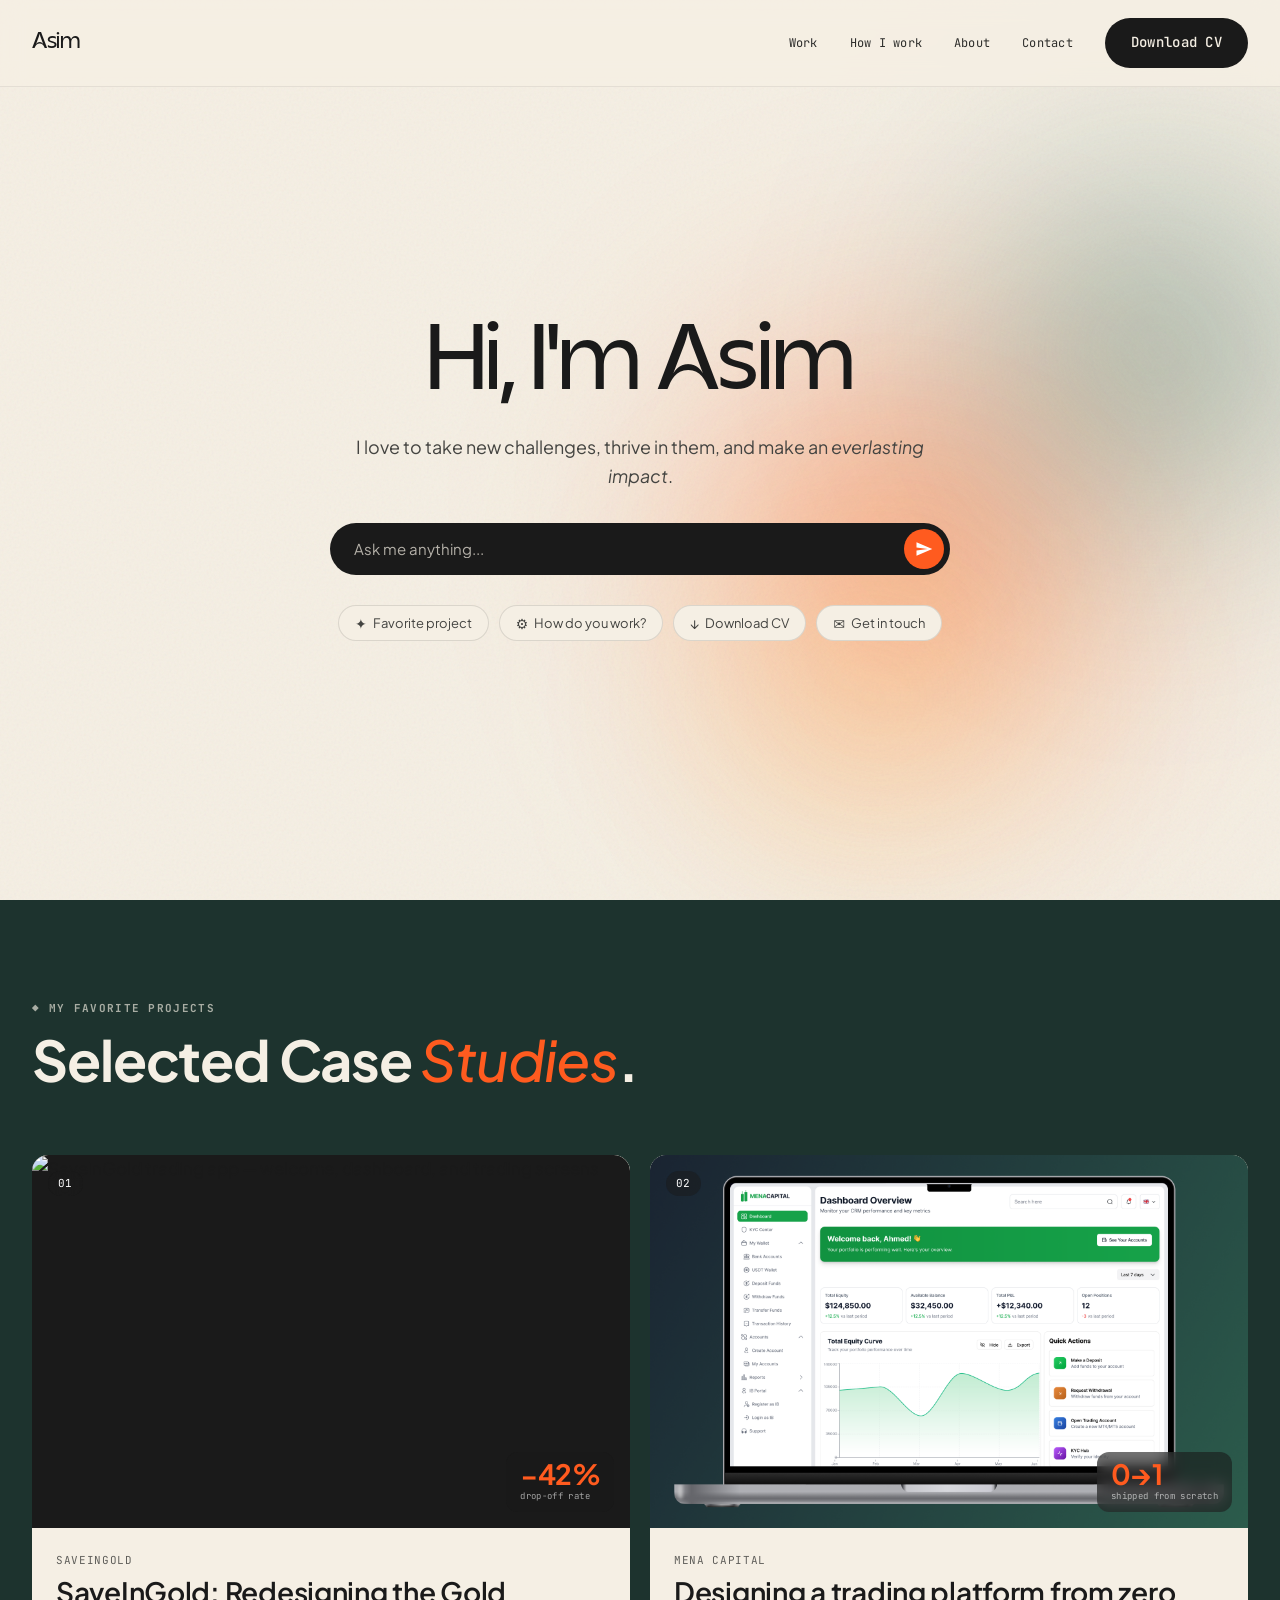
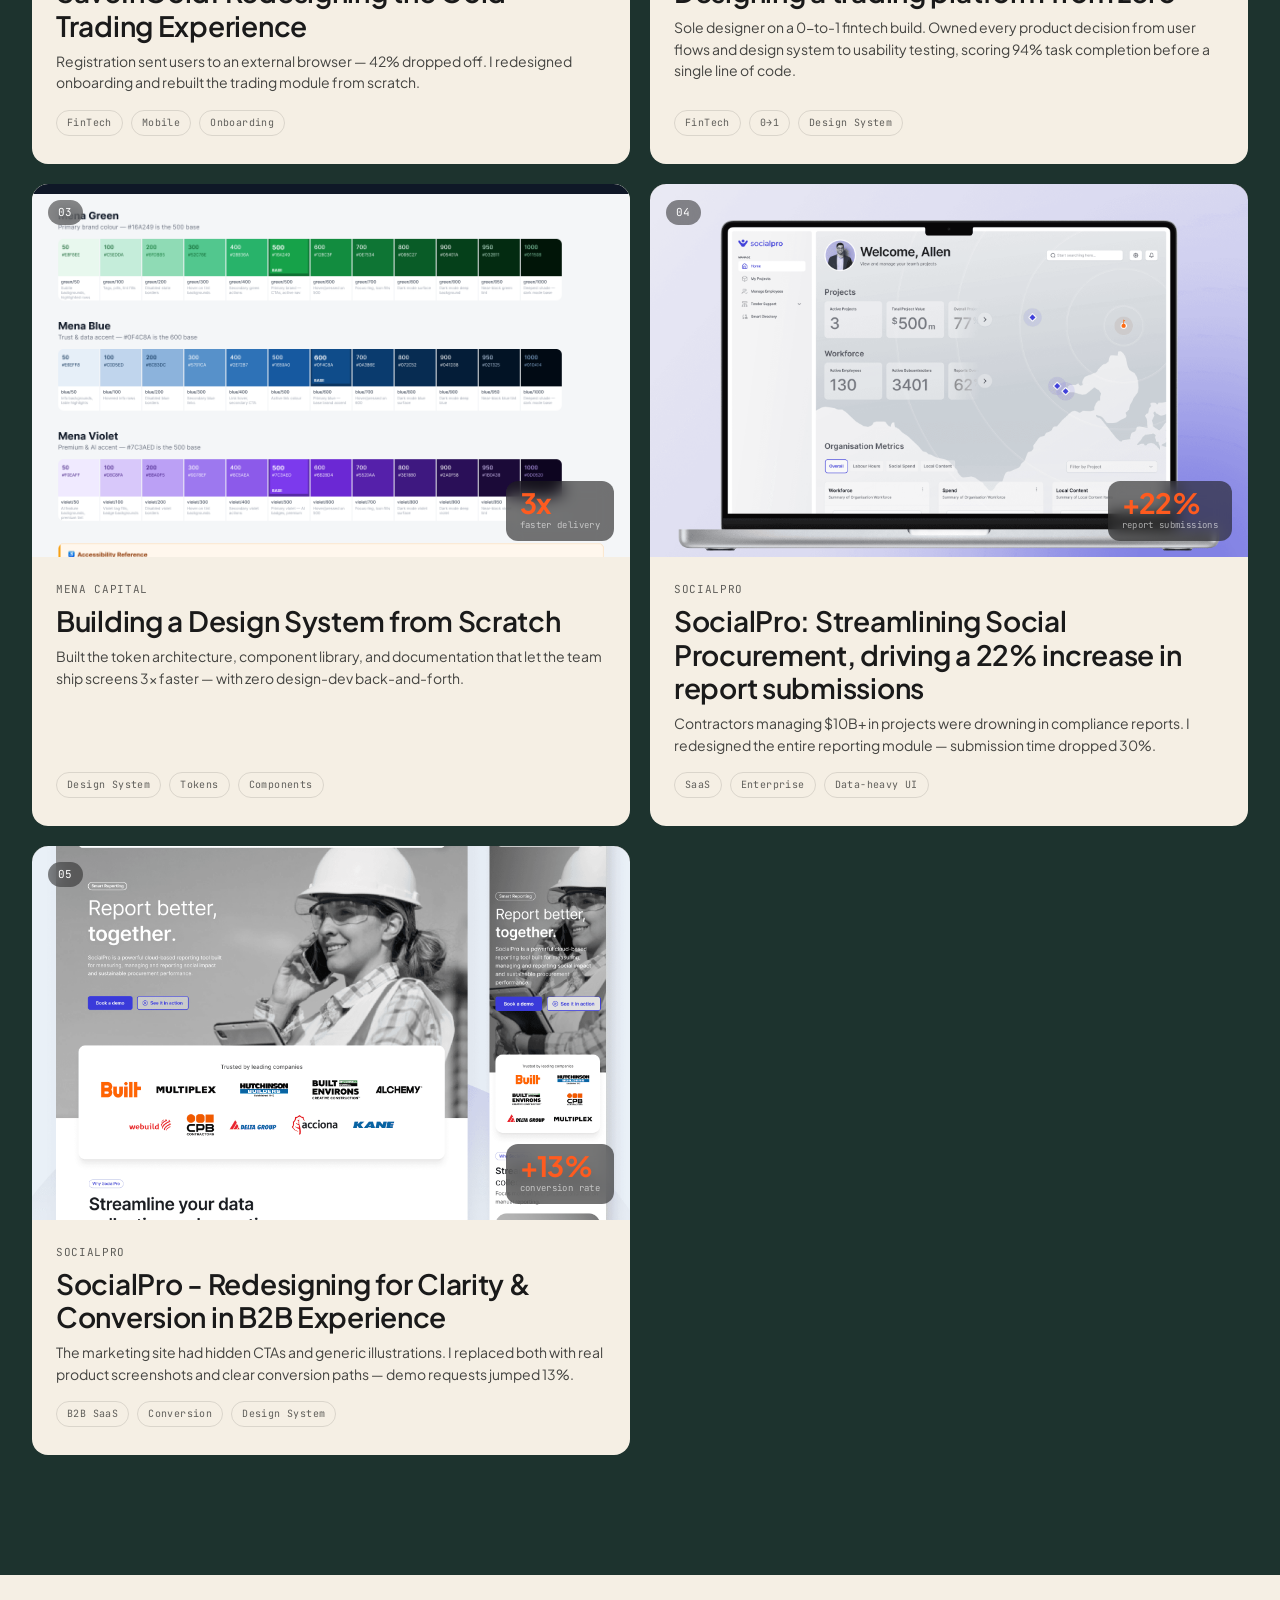
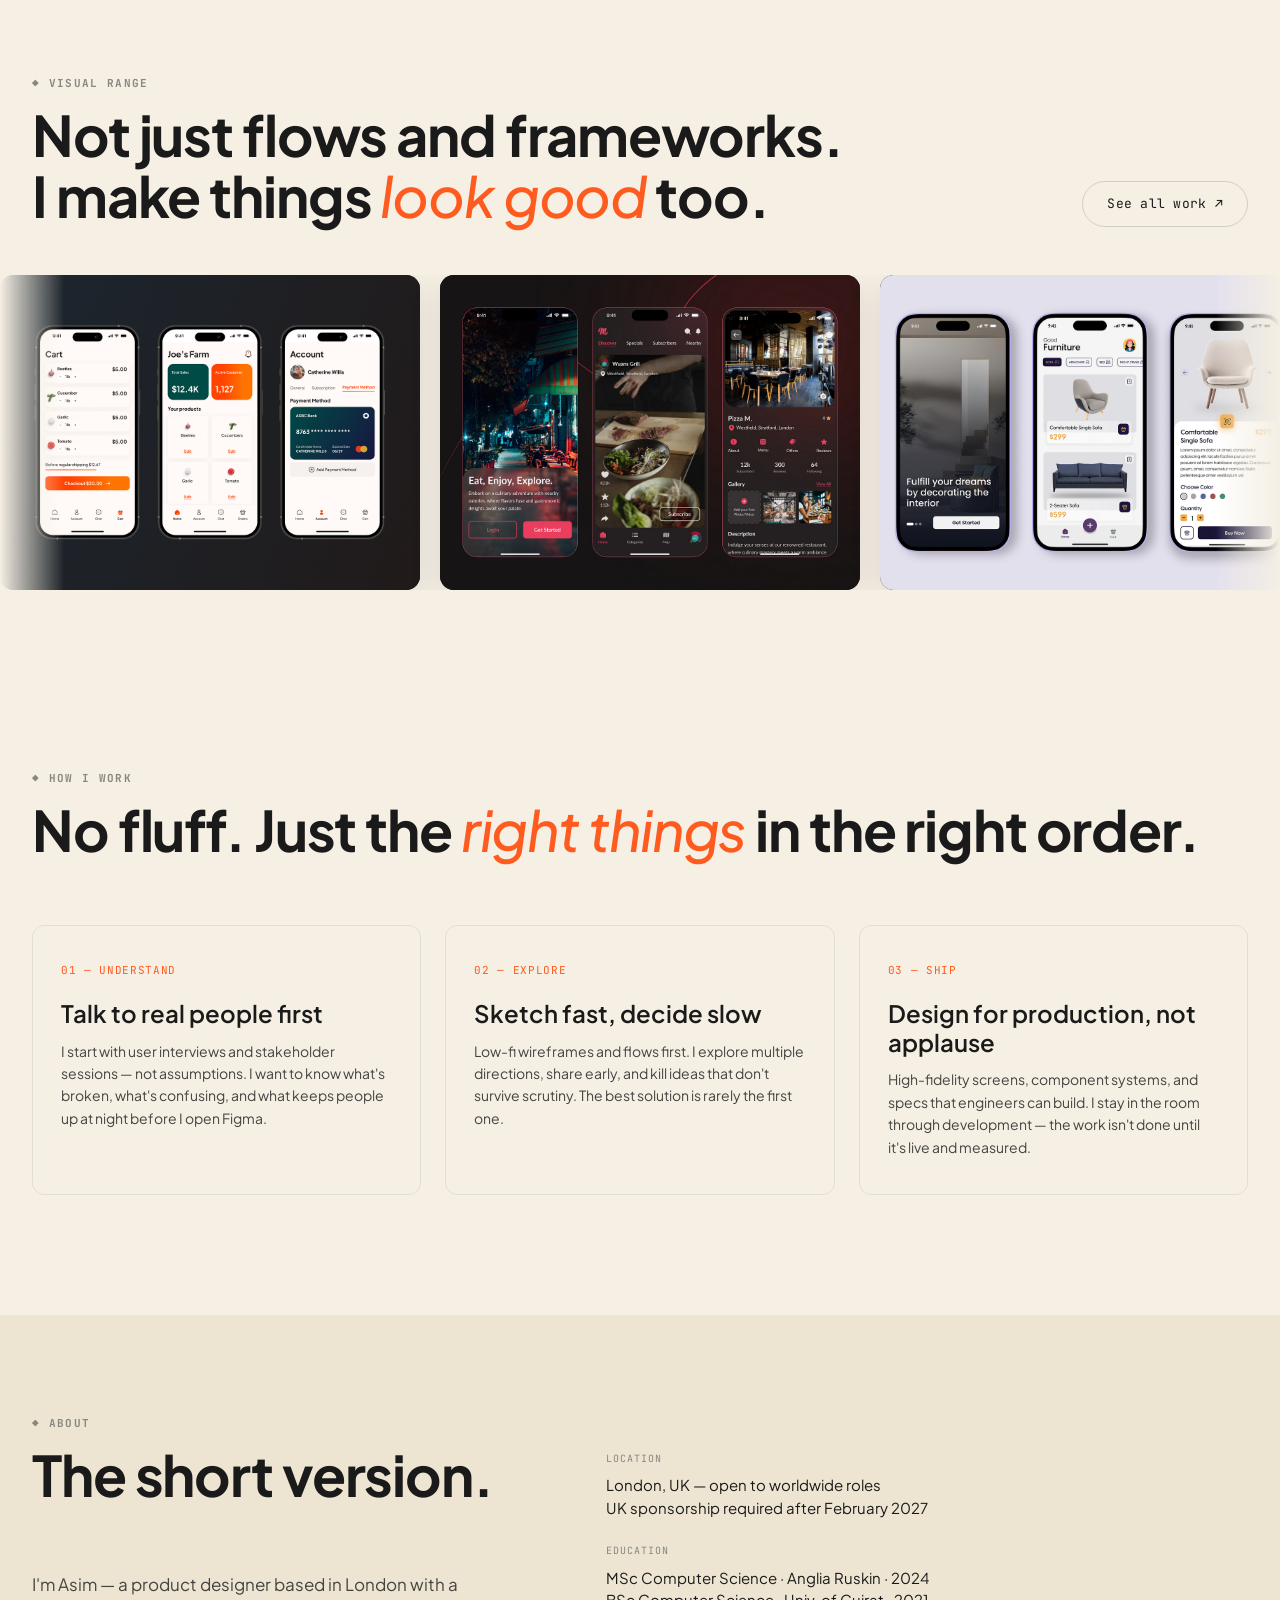
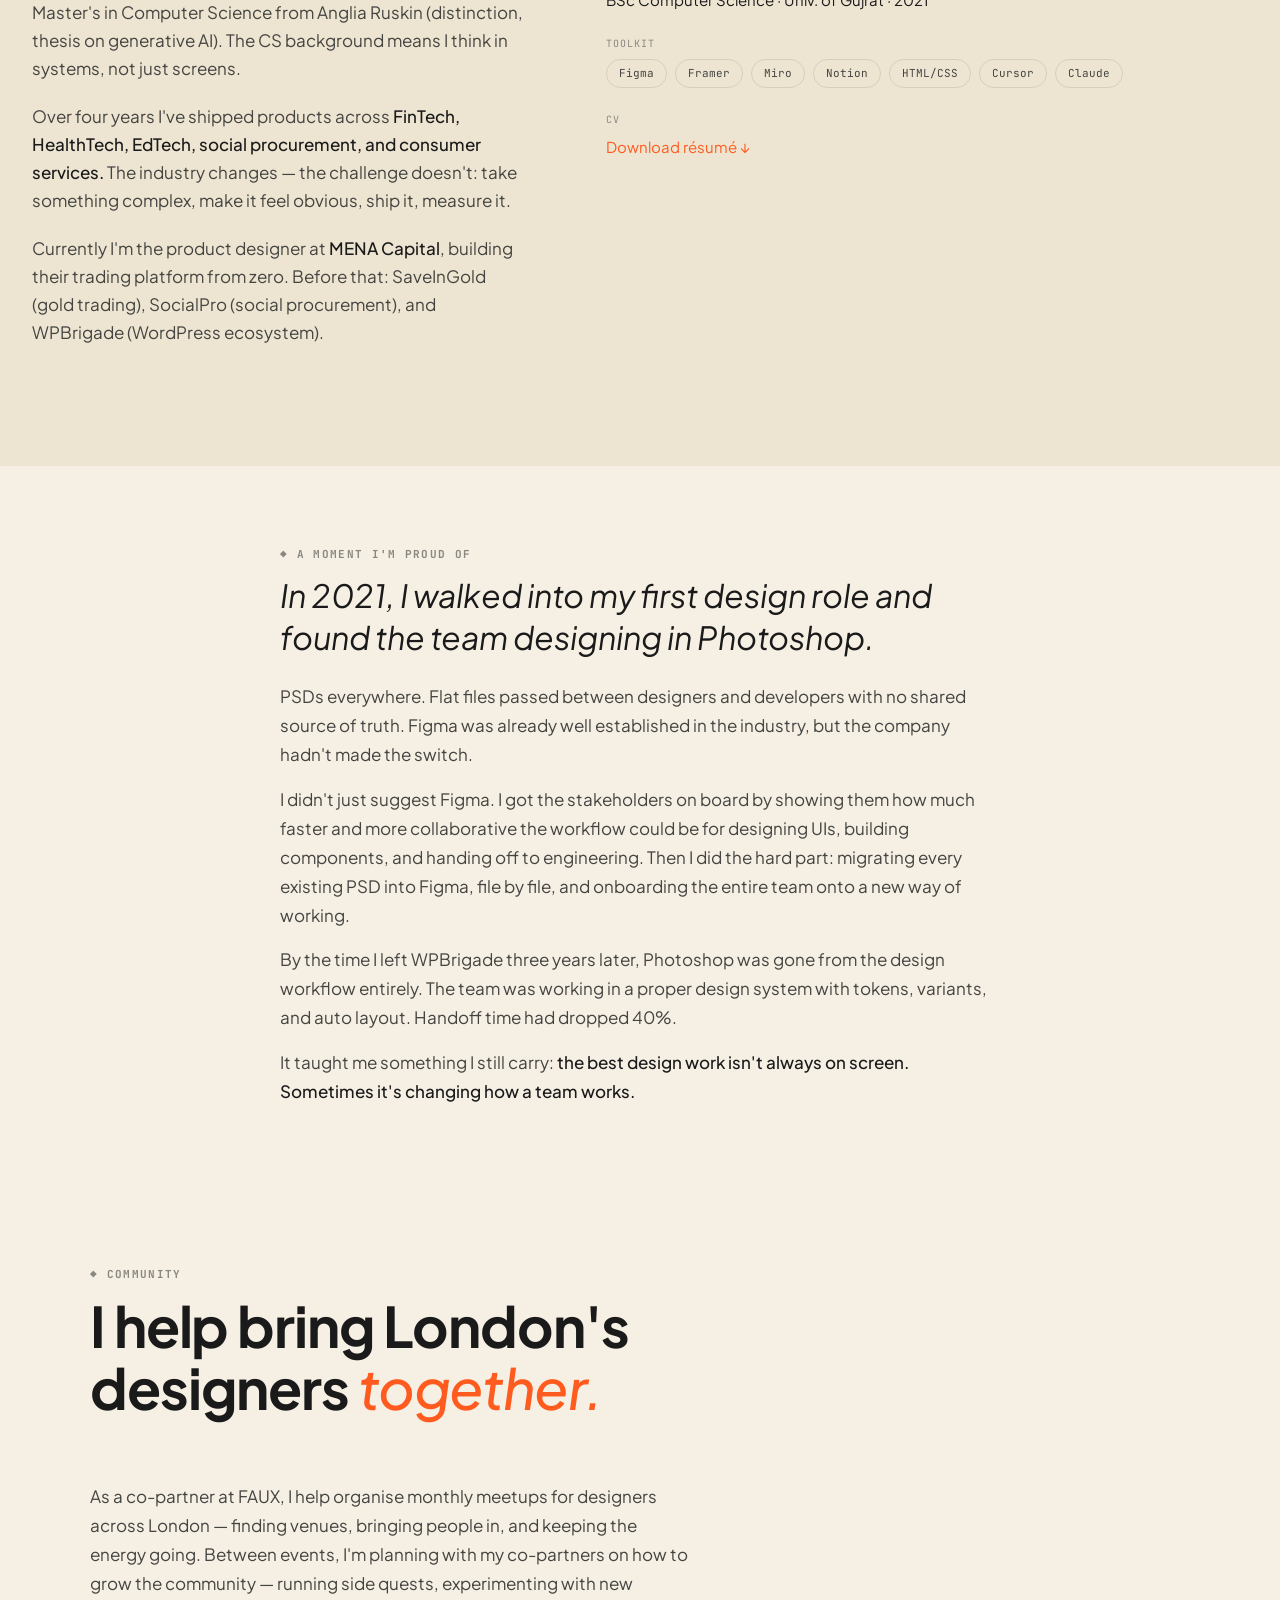
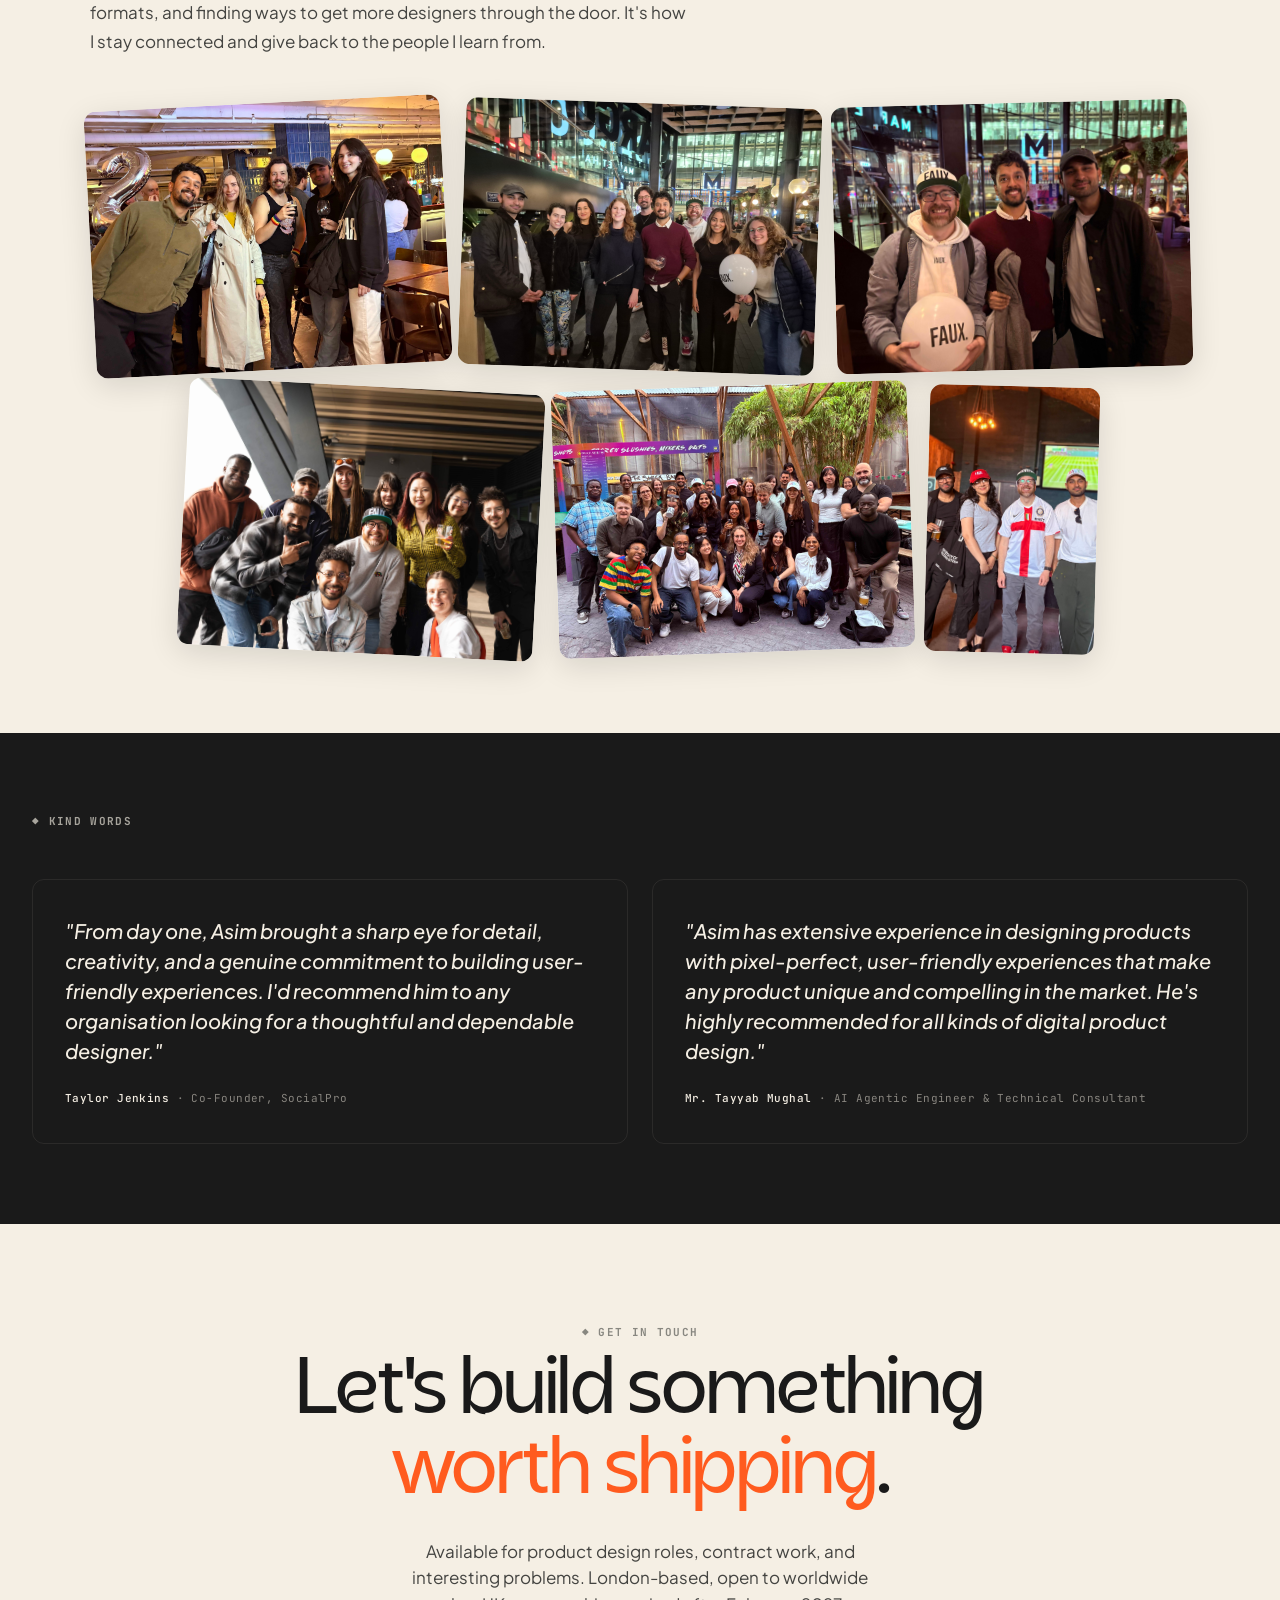
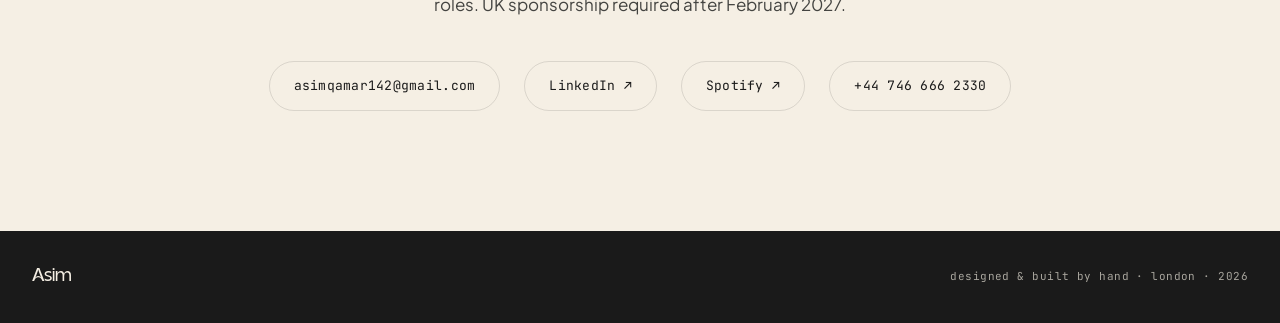
==== index.html @ 06280742 "Remove robot and custom cursor Co-Authored-By: Claude Opus 5.5 <noreply@anthropic.com>" ====
<!DOCTYPE html>
<html lang="en">
<head>
<!-- Google tag (gtag.js) -->
<script async src="https://www.googletagmanager.com/gtag/js?id=G-JJ8R116C7H"></script>
<script>
  window.dataLayer = window.dataLayer || [];
  function gtag(){dataLayer.push(arguments);}
  gtag("js", new Date());
  gtag("config", "G-JJ8R116C7H");
</script>
<meta charset="UTF-8">
<meta name="viewport" content="width=device-width, initial-scale=1.0">
<title>Asim — Product Designer</title>
<meta name="description" content="Product designer with 4+ years of experience designing fintech platforms, B2B dashboards, and consumer apps.">
<meta property="og:title" content="Asim — Product Designer">
<meta property="og:description" content="Product designer with 4+ years of experience designing fintech platforms, B2B dashboards, and consumer apps.">
<meta property="og:type" content="website">
<meta property="og:url" content="https://masim.design">
<meta property="og:image" content="https://masim.design/images/og-image.png">
<meta name="twitter:card" content="summary_large_image">
<meta name="twitter:title" content="Asim — Product Designer">
<meta name="twitter:description" content="Product designer with 4+ years of experience designing fintech platforms, B2B dashboards, and consumer apps.">
<link rel="icon" type="image/png" href="images/favicon.png">
<link rel="preconnect" href="https://fonts.googleapis.com">
<link rel="preconnect" href="https://fonts.gstatic.com" crossorigin>
<link href="https://fonts.googleapis.com/css2?family=Plus+Jakarta+Sans:ital,wght@0,400;0,500;0,600;0,700;1,400;1,500&family=JetBrains+Mono:wght@400;500&family=VT323&display=swap" rel="stylesheet">
<style>
  @font-face {
    font-family: 'Acorn';
    src: url('fonts/acorn-7.woff') format('woff');
    font-weight: 700;
    font-style: normal;
    font-display: swap;
  }

  :root {
    --paper: #F5EFE4;
    --paper-2: #EDE5D2;
    --sand: #E8DFCB;
    --ink: #1A1A1A;
    --ink-2: #2C2C2A;
    --ink-3: #444441;
    --muted: #5F5E5A;
    --hint: #888780;
    --signal: #FF5B1F;
    --signal-deep: #C2421A;
    --deep: #2D5F4F;
    --hero: 'Acorn', 'Georgia', serif;
    --serif: 'Plus Jakarta Sans', -apple-system, system-ui, sans-serif;
    --sans: 'Plus Jakarta Sans', -apple-system, system-ui, sans-serif;
    --mono: 'JetBrains Mono', 'SF Mono', Consolas, monospace;
    --pixel: 'VT323', monospace;
  }

  * { box-sizing: border-box; margin: 0; padding: 0; }
  html { scroll-behavior: smooth; }
  body {
    background: var(--paper);
    color: var(--ink);
    font-family: var(--sans);
    font-size: 17px;
    line-height: 1.55;
    -webkit-font-smoothing: antialiased;
    overflow-x: hidden;
    position: relative;
    min-height: 100vh;
  }
  a { color: inherit; text-decoration: none; }
  button { cursor: pointer; font-family: inherit; }
  ::selection { background: var(--signal); color: #fff; }

  /* GRAIN */
  body::before {
    content: '';
    position: fixed;
    inset: 0;
    pointer-events: none;
    z-index: 1;
    opacity: 0.06;
    mix-blend-mode: multiply;
    background-image: url("data:image/svg+xml,%3Csvg viewBox='0 0 400 400' xmlns='http://www.w3.org/2000/svg'%3E%3Cfilter id='n'%3E%3CfeTurbulence type='fractalNoise' baseFrequency='0.9' numOctaves='3' stitchTiles='stitch'/%3E%3C/filter%3E%3Crect width='100%25' height='100%25' filter='url(%23n)'/%3E%3C/svg%3E");
  }

  /* GRADIENT BLOBS */
  .gradient-canvas {
    position: absolute;
    top: 0;
    right: -10%;
    width: 75%;
    height: 110vh;
    pointer-events: none;
    z-index: 0;
    overflow: hidden;
    filter: blur(0.5px);
  }
  .blob {
    position: absolute;
    border-radius: 50%;
    filter: blur(90px);
    will-change: transform;
    opacity: 0;
    animation-fill-mode: forwards;
  }
  .blob-1 {
    width: 700px; height: 700px;
    background: radial-gradient(circle at 50% 50%, rgba(255, 91, 31, 0.6) 0%, rgba(255, 91, 31, 0.15) 40%, transparent 70%);
    top: 20%; right: 15%;
    animation: floatBlob1 18s ease-in-out infinite, blobIn 1.5s ease 0.3s forwards;
  }
  .blob-2 {
    width: 600px; height: 600px;
    background: radial-gradient(circle at 50% 50%, rgba(45, 95, 79, 0.5) 0%, rgba(45, 95, 79, 0.12) 40%, transparent 70%);
    top: 5%; right: -5%;
    animation: floatBlob2 22s ease-in-out infinite, blobIn 1.5s ease 0.5s forwards;
  }
  .blob-3 {
    width: 500px; height: 500px;
    background: radial-gradient(circle at 50% 50%, rgba(255, 200, 100, 0.4) 0%, rgba(255, 200, 100, 0.1) 40%, transparent 70%);
    top: 45%; right: 30%;
    animation: floatBlob3 25s ease-in-out infinite, blobIn 1.5s ease 0.7s forwards;
  }
  @keyframes blobIn { to { opacity: 1; } }
  @keyframes floatBlob1 {
    0%, 100% { transform: translate(0, 0) scale(1); }
    33% { transform: translate(-40px, 30px) scale(1.05); }
    66% { transform: translate(30px, -40px) scale(0.95); }
  }
  @keyframes floatBlob2 {
    0%, 100% { transform: translate(0, 0) scale(1); }
    50% { transform: translate(-50px, 50px) scale(1.08); }
  }
  @keyframes floatBlob3 {
    0%, 100% { transform: translate(0, 0) scale(1); }
    33% { transform: translate(50px, -30px) scale(1.1); }
    66% { transform: translate(-30px, 40px) scale(0.92); }
  }

  @media (max-width: 768px) {
    .gradient-canvas {
      width: 100%;
      right: -20%;
      filter: blur(2px);
    }
    .blob {
      filter: blur(120px);
    }
    .blob-1 { width: 350px; height: 350px; }
    .blob-2 { width: 300px; height: 300px; }
    .blob-3 { width: 250px; height: 250px; }
  }

  /* NAV */
  nav.top {
    position: fixed;
    top: 0; left: 0; right: 0;
    z-index: 100;
    padding: 18px 32px;
    display: flex;
    justify-content: space-between;
    align-items: center;
    font-family: var(--mono);
    font-size: 12px;
    color: var(--ink-2);
    background: rgba(245, 239, 228, 0.8);
    backdrop-filter: blur(12px);
    -webkit-backdrop-filter: blur(12px);
    border-bottom: 0.5px solid rgba(26,26,26,0.08);
  }
  nav.top .logo {
    font-family: var(--hero);
    font-size: 22px;
    font-style: normal;
    color: var(--ink);
    letter-spacing: -0.02em;
    line-height: 1;
  }
  nav.top .logo .star { color: var(--signal); font-style: normal; }
  nav.top .links { display: flex; gap: 32px; align-items: center; }
  nav.top .links a {
    transition: color 0.2s ease;
    letter-spacing: 0.02em;
  }
  nav.top .links a:hover { color: var(--signal); }
  nav.top .status {
    display: flex; gap: 8px; align-items: center;
    letter-spacing: 0.02em;
  }
  nav.top .status .dot {
    width: 6px; height: 6px;
    border-radius: 50%;
    background: #2D8B4E;
    animation: pulse 2s ease-in-out infinite;
  }
  @keyframes pulse {
    0%, 100% { opacity: 1; }
    50% { opacity: 0.4; }
  }
  @media (max-width: 768px) {
    nav.top { padding: 14px 20px; }
    nav.top .links { display: none; }
  }

  /* HERO */
  section.hero {
    padding: 140px 32px 80px;
    max-width: 1280px;
    margin: 0 auto;
    position: relative;
    min-height: 100vh;
    display: flex;
    flex-direction: column;
    justify-content: center;
    align-items: center;
    text-align: center;
    z-index: 2;
  }

  .hero-meta {
    font-family: var(--mono);
    font-size: 12px;
    color: var(--muted);
    margin-bottom: 36px;
    display: flex;
    gap: 24px;
    flex-wrap: wrap;
    letter-spacing: 0.02em;
    opacity: 0;
    animation: fadeUp 0.7s ease 0.2s forwards;
  }
  .hero-meta span { display: inline-flex; align-items: center; gap: 6px; }
  .hero-meta span::before {
    content: '◆';
    color: var(--signal);
    font-size: 8px;
  }

  h1.hero-headline {
    font-family: var(--hero);
    font-size: clamp(44px, 7vw, 96px);
    font-weight: 700;
    line-height: 1.05;
    letter-spacing: -0.02em;
    color: var(--ink);
    margin-bottom: 20px;
    max-width: 100%;
    position: relative;
  }
  h1.hero-headline .line { display: block; overflow: hidden; padding-bottom: 0.15em; margin-bottom: -0.15em; }
  h1.hero-headline .line span {
    display: inline-block;
    transform: translateY(110%);
    animation: lineUp 0.9s cubic-bezier(0.2, 0.8, 0.2, 1) forwards;
  }
  h1.hero-headline .line:nth-child(1) span { animation-delay: 0.3s; }
  h1.hero-headline .line:nth-child(2) span { animation-delay: 0.45s; }
  h1.hero-headline .line:nth-child(3) span { animation-delay: 0.6s; }

  h1.hero-headline em {
    font-style: italic;
    color: var(--signal);
    position: relative;
    display: inline-block;
  }
  h1.hero-headline em::before {
    content: '';
    position: absolute;
    bottom: 6%;
    left: -2%;
    width: 104%;
    height: 8px;
    background-image: url("data:image/svg+xml;utf8,<svg xmlns='http://www.w3.org/2000/svg' viewBox='0 0 400 8' fill='none'><path d='M2 5 Q 50 2 100 4 T 200 4 T 300 5 T 398 4' stroke='%23FF5B1F' stroke-width='2' stroke-linecap='round' fill='none' opacity='0.7'/></svg>");
    background-size: 100% 100%;
    background-repeat: no-repeat;
    opacity: 0;
    animation: scribble 0.7s ease 1.5s forwards;
  }
  h1.hero-headline .period { color: var(--signal); }
  h1.hero-headline .thin {
    font-weight: 400;
    color: var(--ink-3);
    font-size: 0.55em;
    letter-spacing: -0.01em;
    vertical-align: baseline;
    font-style: normal;
    font-family: var(--sans);
  }
  @keyframes scribble {
    from { opacity: 0; transform: scaleX(0); transform-origin: left; }
    to { opacity: 1; transform: scaleX(1); }
  }

  /* proof strip — sits between headline and sub */
  .hero-proof {
    display: flex;
    gap: 40px;
    margin: 40px 0 36px;
    padding: 24px 0;
    border-top: 1px solid rgba(26,26,26,0.08);
    border-bottom: 1px solid rgba(26,26,26,0.08);
    opacity: 0;
    animation: fadeUp 0.7s ease 0.8s forwards;
  }
  .proof-item {}
  .proof-num {
    font-family: var(--serif);
    font-size: clamp(28px, 3vw, 40px);
    font-weight: 700;
    color: var(--ink);
    line-height: 1;
    letter-spacing: -0.02em;
  }
  .proof-num .signal { color: var(--signal); }
  .proof-label {
    font-family: var(--mono);
    font-size: 10px;
    letter-spacing: 0.06em;
    color: var(--hint);
    margin-top: 6px;
    text-transform: uppercase;
  }

  .hero-sub {
    font-size: clamp(17px, 1.4vw, 20px);
    color: var(--ink-3);
    max-width: 600px;
    line-height: 1.6;
    margin-bottom: 0;
    opacity: 0;
    animation: fadeUp 0.7s ease 0.95s forwards;
  }
  .hero-sub strong {
    color: var(--ink);
    font-weight: 500;
  }

  .hero-cta-row {
    display: flex;
    gap: 14px;
    align-items: center;
    flex-wrap: wrap;
    opacity: 0;
    animation: fadeUp 0.7s ease 1.05s forwards;
  }

  /* PROMPT BAR */
  .hero-prompt-wrap {
    margin-top: 32px;
    opacity: 0;
    animation: fadeUp 0.7s ease 1s forwards;
    display: flex;
    flex-direction: column;
    align-items: center;
    width: 100%;
  }
  .hero-prompt {
    display: flex;
    align-items: center;
    background: var(--ink);
    border-radius: 999px;
    padding: 6px 6px 6px 24px;
    width: 100%;
    max-width: 620px;
    gap: 12px;
  }
  .hero-prompt input {
    flex: 1;
    background: none;
    border: none;
    outline: none;
    font-family: var(--sans);
    font-size: 15px;
    color: var(--paper);
    caret-color: var(--signal);
  }
  .hero-prompt input::placeholder {
    color: rgba(245, 239, 228, 0.704);
  }
  .hero-prompt-send {
    width: 40px;
    height: 40px;
    border-radius: 50%;
    background: var(--signal);
    border: none;
    display: flex;
    align-items: center;
    justify-content: center;
    flex-shrink: 0;
    transition: transform 0.2s ease, background 0.2s ease;
  }
  .hero-prompt-send:hover {
    transform: scale(1.08);
    background: var(--signal-deep);
  }
  .hero-prompt-send svg {
    width: 18px;
    height: 18px;
    fill: #fff;
  }
  .hero-suggestions {
    display: flex;
    gap: 10px;
    margin-top: 14px;
    flex-wrap: wrap;
    justify-content: center;
    opacity: 0;
    animation: fadeUp 0.7s ease 1.15s forwards;
  }
  .hero-suggestion {
    display: inline-flex;
    align-items: center;
    gap: 6px;
    padding: 8px 16px;
    border-radius: 999px;
    border: 1px solid rgba(26,26,26,0.12);
    background: var(--paper);
    font-family: var(--sans);
    font-size: 13px;
    color: var(--ink-3);
    transition: border-color 0.2s, color 0.2s, background 0.2s, opacity 0.2s;
    text-decoration: none;
    cursor: pointer;
    outline: none;
  }
  .hero-suggestion:hover {
    border-color: var(--signal);
    color: var(--ink);
    background: var(--paper-2);
  }
  .hero-suggestion .sug-icon {
    font-size: 14px;
  }

  .hero-response {
    margin-top: 16px;
    width: 100%;
    max-width: 620px;
    min-height: 0;
    overflow: hidden;
    transition: min-height 0.3s ease;
  }
  .hero-response-inner {
    background: var(--ink);
    border-radius: 16px;
    padding: 20px 24px;
    color: var(--paper);
    font-size: 14px;
    line-height: 1.6;
    font-family: var(--sans);
    opacity: 0;
    transform: translateY(8px);
    transition: opacity 0.3s ease, transform 0.3s ease;
  }
  .hero-response-inner.visible {
    opacity: 1;
    transform: translateY(0);
  }
  .hero-response-inner .response-text {
    min-height: 1.6em;
  }
  .hero-response-inner .response-cursor {
    display: inline-block;
    width: 2px;
    height: 1em;
    background: var(--signal);
    margin-left: 2px;
    vertical-align: text-bottom;
    animation: blink-cursor 0.6s steps(1) infinite;
  }
  @keyframes blink-cursor {
    0%, 100% { opacity: 1; }
    50% { opacity: 0; }
  }
  .hero-response-inner .response-action {
    display: inline-block;
    margin-top: 12px;
    padding: 6px 14px;
    border-radius: 999px;
    background: var(--signal);
    color: #fff;
    font-size: 13px;
    font-weight: 600;
    text-decoration: none;
    opacity: 0;
    transform: translateY(4px);
    transition: opacity 0.3s ease 0.2s, transform 0.3s ease 0.2s, background 0.2s ease;
    cursor: pointer;
  }
  .hero-response-inner .response-action.visible {
    opacity: 1;
    transform: translateY(0);
  }
  .hero-response-inner .response-action:hover {
    background: var(--signal-deep);
  }
  .hero-suggestion:active {
    transform: scale(0.96);
  }

  @media (max-width: 768px) {
    .hero-prompt { max-width: 100%; padding: 6px 6px 6px 20px; }
    .hero-response { max-width: 100%; }
    .hero-suggestions { gap: 8px; }
  }
  .btn-primary {
    background: var(--ink);
    color: var(--paper);
    padding: 14px 26px;
    border-radius: 999px;
    font-size: 14px;
    font-weight: 500;
    transition: background 0.25s ease, transform 0.25s ease;
    display: inline-flex;
    align-items: center;
    gap: 10px;
    border: none;
    letter-spacing: 0.01em;
  }
  .btn-primary .arrow { transition: transform 0.25s ease; display: inline-block; }
  .btn-primary:hover { background: var(--signal); transform: translateY(-2px); }
  .btn-primary:hover .arrow { transform: translateX(4px); }

  .btn-secondary {
    color: var(--ink);
    padding: 14px 8px;
    font-size: 13px;
    font-family: var(--mono);
    letter-spacing: 0.04em;
    transition: color 0.2s ease;
    background: transparent;
    border: none;
  }
  .btn-secondary:hover { color: var(--signal); }

  .hero-ticker {
    position: absolute;
    bottom: 60px;
    left: 32px;
    font-family: var(--mono);
    font-size: 12px;
    color: var(--muted);
    display: flex;
    align-items: center;
    gap: 8px;
    letter-spacing: 0.02em;
    opacity: 0;
    animation: fadeUp 0.7s ease 1.2s forwards;
    max-width: 380px;
    z-index: 5;
  }
  .hero-ticker::before { content: '▸'; color: var(--signal); flex-shrink: 0; }
  .ticker-text {
    position: relative;
    height: 16px;
    overflow: hidden;
    flex: 1;
  }
  .ticker-text span {
    position: absolute;
    inset: 0;
    opacity: 0;
    transition: opacity 0.5s ease, transform 0.5s ease;
    transform: translateY(8px);
    white-space: nowrap;
  }
  .ticker-text span.active { opacity: 1; transform: translateY(0); }
  .ticker-text span.exit { opacity: 0; transform: translateY(-8px); }

  /* ──────────────────────────────────────────
     MARQUEE STRIP — black band of running text
     ────────────────────────────────────────── */
  section.marquee {
    background: var(--ink);
    color: var(--paper);
    padding: 28px 0;
    overflow: hidden;
    border-top: 0.5px solid rgba(245,239,228,0.08);
    border-bottom: 0.5px solid rgba(245,239,228,0.08);
    position: relative;
    z-index: 3;
    /* Slight rotation for that Strokes/lo-fi feel — comment out if too much */
    /* transform: rotate(-1deg); margin: 0 -2vw; */
  }

  .marquee-track {
    display: flex;
    gap: 0;
    white-space: nowrap;
    width: max-content;
    animation: marqueeScroll 40s linear infinite;
    will-change: transform;
  }

  .marquee-track:hover {
    animation-play-state: paused;
  }

  .marquee-item {
    display: inline-flex;
    align-items: center;
    gap: 48px;
    padding: 0 24px;
    font-family: var(--serif);
    font-size: clamp(36px, 4.5vw, 56px);
    font-style: normal;
    line-height: 1;
    letter-spacing: -0.01em;
    font-weight: 400;
  }
  .marquee-item .star {
    color: var(--signal);
    font-style: normal;
    font-size: 0.7em;
    transform: translateY(-0.1em);
  }
  .marquee-item .accent {
    color: var(--signal);
  }

  @keyframes marqueeScroll {
    from { transform: translateX(0); }
    to { transform: translateX(-50%); }
  }

  @media (max-width: 768px) {
    section.hero { padding: 110px 20px 60px; }
    .hero-ticker {
      position: relative;
      bottom: auto; left: auto;
      margin-top: 48px;
      max-width: none;
    }
    .hero-meta { gap: 14px; font-size: 11px; }
    section.marquee { padding: 20px 0; }
  }

  @keyframes fadeUp {
    from { opacity: 0; transform: translateY(16px); }
    to { opacity: 1; transform: translateY(0); }
  }
  @keyframes lineUp { to { transform: translateY(0); } }

  .preview-banner {
    position: fixed;
    bottom: 16px;
    left: 16px;
    background: var(--ink);
    color: var(--paper);
    padding: 8px 14px;
    border-radius: 999px;
    font-family: var(--mono);
    font-size: 11px;
    z-index: 200;
    letter-spacing: 0.02em;
    pointer-events: none;
  }
  .preview-banner span { color: var(--signal); }

  /* ──────────────────────────────────────────
     SELECTED WORK
     ────────────────────────────────────────── */
  section.work {
    background: #1D332E;
    position: relative;
    z-index: 2;
    padding: 100px 32px 120px;
  }
  section.work .section-label { color: rgba(245,239,228,0.65); }
  section.work .section-title { color: var(--paper); }
  section.work .section-title em { color: var(--signal); }
  .work-inner {
    max-width: 1280px;
    margin: 0 auto;
  }
  .section-label {
    font-family: var(--mono);
    font-size: 11px;
    font-weight: 700;
    letter-spacing: 0.12em;
    text-transform: uppercase;
    color: var(--hint);
    margin-bottom: 12px;
  }
  .section-title {
    font-family: var(--serif);
    font-size: clamp(36px, 5vw, 56px);
    font-weight: 700;
    line-height: 1.1;
    letter-spacing: -0.02em;
    color: var(--ink);
    margin-bottom: 64px;
  }
  .section-title em { font-style: italic; color: var(--signal); font-weight: 500; }

  .project-grid {
    display: grid;
    grid-template-columns: repeat(2, 1fr);
    gap: 20px;
  }
  .project-card {
    display: flex;
    flex-direction: column;
    background: var(--paper);
    border-radius: 16px;
    text-decoration: none;
    transition: transform 0.4s cubic-bezier(0.2, 0.8, 0.2, 1), box-shadow 0.4s ease;
    position: relative;
    overflow: hidden;
  }
  .project-card:hover {
    transform: translateY(-6px);
    box-shadow: 0 20px 60px rgba(26,26,26,0.12);
  }
  .project-card:hover .project-thumb img {
    transform: scale(1.04);
  }
  .project-card:hover .project-arrow { opacity: 1; transform: translateX(0); color: var(--signal); }

  .project-thumb {
    position: relative;
    width: 100%;
    aspect-ratio: 16 / 10;
    overflow: hidden;
    background: var(--ink);
    border-radius: 16px 16px 0 0;
  }
  .project-thumb img {
    width: 100%;
    height: 100%;
    object-fit: cover;
    transition: transform 0.6s cubic-bezier(0.2, 0.8, 0.2, 1);
    display: block;
  }
  .project-thumb .project-num {
    position: absolute;
    top: 16px;
    left: 16px;
    font-family: var(--mono);
    font-size: 11px;
    color: #fff;
    background: rgba(26,26,26,0.5);
    backdrop-filter: blur(8px);
    -webkit-backdrop-filter: blur(8px);
    padding: 4px 10px;
    border-radius: 999px;
    letter-spacing: 0.04em;
    z-index: 2;
  }
  .project-thumb .project-metric {
    position: absolute;
    bottom: 16px;
    right: 16px;
    background: rgba(26,26,26,0.6);
    backdrop-filter: blur(8px);
    -webkit-backdrop-filter: blur(8px);
    padding: 8px 14px;
    border-radius: 12px;
    z-index: 2;
  }
  .project-thumb .project-metric .num {
    font-family: var(--serif);
    font-size: 28px;
    font-weight: 700;
    line-height: 1;
    color: var(--signal);
    letter-spacing: -0.02em;
  }
  .project-thumb .project-metric .label {
    font-family: var(--mono);
    font-size: 9px;
    letter-spacing: 0.04em;
    color: rgba(255,255,255,0.6);
    margin-top: 2px;
  }

  .project-body {
    padding: 24px 24px 28px;
    flex: 1;
    display: flex;
    flex-direction: column;
  }
  .project-company {
    font-family: var(--mono);
    font-size: 11px;
    letter-spacing: 0.06em;
    text-transform: uppercase;
    color: var(--muted);
    margin-bottom: 6px;
    transition: color 0.3s ease;
  }
  .project-name {
    font-family: var(--serif);
    font-size: clamp(22px, 2.2vw, 28px);
    font-weight: 600;
    font-style: normal;
    line-height: 1.2;
    letter-spacing: -0.01em;
    color: var(--ink);
    margin-bottom: 8px;
    transition: color 0.3s ease;
  }
  .project-hook {
    font-size: 14px;
    color: var(--ink-3);
    line-height: 1.55;
    transition: color 0.3s ease;
    flex: 1;
  }
  .project-tags {
    display: flex;
    gap: 8px;
    margin-top: 16px;
    flex-wrap: wrap;
    align-items: center;
  }
  .project-tags span {
    font-family: var(--mono);
    font-size: 10px;
    letter-spacing: 0.04em;
    padding: 4px 10px;
    border: 1px solid rgba(26,26,26,0.12);
    border-radius: 999px;
    color: var(--muted);
    transition: all 0.3s ease;
  }
  .project-arrow {
    font-size: 18px;
    opacity: 0;
    transform: translateX(-8px);
    transition: all 0.3s ease;
    margin-left: auto;
    color: var(--ink);
  }

  /* MENA placeholder */
  .mena-placeholder {
    background: linear-gradient(145deg, #1a2332 0%, #1e3a2f 50%, #2D5F4F 100%);
    display: flex;
    align-items: center;
    justify-content: center;
  }
  .mena-grid {
    display: grid;
    grid-template-columns: repeat(3, 1fr);
    gap: 8px;
    width: 60%;
    max-width: 300px;
    opacity: 0.25;
  }
  .mena-block {
    background: rgba(245,239,228,0.5);
    border-radius: 6px;
    height: 48px;
  }
  .mena-block.wide {
    grid-column: span 2;
  }

  .project-card--wide {
    grid-column: 1 / -1;
    display: grid;
    grid-template-columns: 1fr 1fr;
    flex-direction: unset;
  }
  .project-card--wide .project-thumb {
    aspect-ratio: unset;
    min-height: 320px;
    border-radius: 16px 0 0 16px;
  }
  .project-card--wide .project-body {
    padding: 40px 40px;
    justify-content: center;
  }

  @media (max-width: 900px) {
    .project-grid {
      grid-template-columns: 1fr;
    }
    .project-card--wide {
      grid-template-columns: 1fr;
    }
    .project-card--wide .project-thumb {
      aspect-ratio: 16 / 10;
      min-height: unset;
      border-radius: 16px 16px 0 0;
    }
  }

  /* ──────────────────────────────────────────
     STATS BAND
     ────────────────────────────────────────── */
  section.stats {
    background: var(--deep);
    padding: 56px 32px;
    position: relative;
    z-index: 2;
  }
  .stats-inner {
    max-width: 1280px;
    margin: 0 auto;
    display: grid;
    grid-template-columns: repeat(4, 1fr);
    gap: 32px;
  }
  .stat-item { text-align: center; }
  .stat-num {
    font-family: var(--serif);
    font-size: clamp(36px, 4vw, 52px);
    font-weight: 700;
    color: #fff;
    line-height: 1;
    letter-spacing: -0.02em;
  }
  .stat-label {
    font-family: var(--mono);
    font-size: 11px;
    color: rgba(255,255,255,0.5);
    letter-spacing: 0.06em;
    margin-top: 8px;
  }
  @media (max-width: 600px) {
    .stats-inner { grid-template-columns: repeat(2, 1fr); gap: 28px; }
  }

  /* ──────────────────────────────────────────
     HOW I WORK
     ────────────────────────────────────────── */
  section.process {
    background: var(--paper);
    padding: 100px 32px 120px;
    position: relative;
    z-index: 2;
  }
  .process-inner {
    max-width: 1280px;
    margin: 0 auto;
  }
  .process-grid {
    display: grid;
    grid-template-columns: repeat(3, 1fr);
    gap: 24px;
    margin-top: 64px;
  }
  .process-step {
    padding: 36px 28px;
    border: 1px solid rgba(26,26,26,0.08);
    border-radius: 12px;
    transition: border-color 0.3s ease;
  }
  .process-step:hover { border-color: var(--signal); }
  .step-num {
    font-family: var(--mono);
    font-size: 11px;
    color: var(--signal);
    letter-spacing: 0.06em;
    margin-bottom: 20px;
  }
  .step-title {
    font-family: var(--serif);
    font-size: 24px;
    font-style: normal;
    font-weight: 600;
    color: var(--ink);
    margin-bottom: 12px;
    line-height: 1.2;
  }
  .step-desc {
    font-size: 14px;
    color: var(--ink-3);
    line-height: 1.6;
  }
  @media (max-width: 768px) {
    .process-grid { grid-template-columns: 1fr; }
  }

  /* ──────────────────────────────────────────
     ABOUT
     ────────────────────────────────────────── */
  section.about {
    background: var(--paper-2);
    padding: 100px 32px 120px;
    position: relative;
    z-index: 2;
  }
  .about-inner {
    max-width: 1280px;
    margin: 0 auto;
    display: grid;
    grid-template-columns: 1fr 1.3fr;
    gap: 80px;
    align-items: start;
  }
  .about-left {}
  .about-text {
    font-size: 17px;
    color: var(--ink-3);
    line-height: 1.65;
    margin-top: 36px;
  }
  .about-text p + p { margin-top: 20px; }
  .about-text strong { color: var(--ink); font-weight: 500; }
  .about-right {}
  .about-details {
    display: flex;
    flex-direction: column;
    gap: 24px;
    margin-top: 36px;
  }
  .detail-group {}
  .detail-label {
    font-family: var(--mono);
    font-size: 10px;
    letter-spacing: 0.1em;
    text-transform: uppercase;
    color: var(--hint);
    margin-bottom: 8px;
  }
  .detail-value {
    font-size: 15px;
    color: var(--ink);
    line-height: 1.5;
  }
  .detail-value a { color: var(--signal); transition: opacity 0.2s; }
  .detail-value a:hover { opacity: 0.7; }
  .tool-list {
    display: flex;
    flex-wrap: wrap;
    gap: 8px;
  }
  .tool-list span {
    font-family: var(--mono);
    font-size: 11px;
    padding: 5px 12px;
    border: 1px solid rgba(26,26,26,0.1);
    border-radius: 999px;
    color: var(--ink-3);
  }
  @media (max-width: 768px) {
    .about-inner { grid-template-columns: 1fr; gap: 48px; }
  }

  /* ──────────────────────────────────────────
     STORY
     ────────────────────────────────────────── */
  section.story {
    padding: 80px 32px;
    position: relative;
    z-index: 2;
  }
  .story-inner {
    max-width: 720px;
    margin: 0 auto;
  }
  .story-heading {
    font-family: var(--serif);
    font-size: clamp(24px, 3vw, 32px);
    font-weight: 400;
    font-style: italic;
    line-height: 1.3;
    color: var(--ink);
    margin-bottom: 24px;
  }
  .story-content p {
    font-size: 17px;
    color: var(--ink-3);
    line-height: 1.7;
    margin-bottom: 16px;
  }
  .story-content p:last-child { margin-bottom: 0; }
  .story-content strong { color: var(--ink); font-weight: 500; }

  /* ──────────────────────────────────────────
     COMMUNITY / FAUX
     ────────────────────────────────────────── */
  section.community {
    padding: 80px 32px;
    position: relative;
    z-index: 2;
    overflow: hidden;
  }
  .community-inner {
    max-width: 1100px;
    margin: 0 auto 48px;
  }
  .community-desc {
    font-size: 17px;
    color: var(--ink-3);
    line-height: 1.7;
    max-width: 600px;
    margin-top: 20px;
  }
  .faux-collage {
    max-width: 1100px;
    margin: 0 auto;
    display: grid;
    grid-template-columns: repeat(12, 1fr);
    grid-template-rows: auto auto;
    grid-template-areas:
      "a a a a b b b b c c c c"
      ". d d d d e e e e f f .";
    gap: 16px;
  }
  .faux-img {
    border-radius: 12px;
    overflow: hidden;
    box-shadow: 0 8px 30px rgba(0,0,0,0.12);
    transition: transform 0.4s cubic-bezier(0.25,0.46,0.45,0.94);
  }
  .faux-img:hover {
    transform: rotate(0deg) scale(1.03) !important;
    z-index: 2;
    box-shadow: 0 12px 40px rgba(0,0,0,0.18);
  }
  .faux-img img {
    width: 100%;
    height: 100%;
    object-fit: cover;
    display: block;
    aspect-ratio: 4/3;
  }
  @media (max-width: 768px) {
    .faux-collage {
      grid-template-columns: 1fr 1fr;
      grid-template-areas:
        "a b"
        "c d"
        "e f";
    }
  }

  /* ──────────────────────────────────────────
     TESTIMONIALS
     ────────────────────────────────────────── */
  section.testimonials {
    background: var(--ink);
    padding: 80px 32px;
    position: relative;
    z-index: 2;
  }
  .testimonials-inner {
    max-width: 1280px;
    margin: 0 auto;
  }
  .testimonial-grid {
    display: grid;
    grid-template-columns: repeat(2, 1fr);
    gap: 24px;
    margin-top: 48px;
  }
  .testimonial-card {
    padding: 36px 32px;
    border: 1px solid rgba(245,239,228,0.08);
    border-radius: 12px;
  }
  .testimonial-quote {
    font-family: var(--serif);
    font-size: 20px;
    font-style: italic;
    font-weight: 500;
    color: var(--paper);
    line-height: 1.5;
    margin-bottom: 24px;
  }
  .testimonial-author {
    font-family: var(--mono);
    font-size: 11px;
    color: rgba(245,239,228,0.5);
    letter-spacing: 0.04em;
  }
  .testimonial-author strong { color: var(--paper); font-weight: 500; }
  @media (max-width: 768px) {
    .testimonial-grid { grid-template-columns: 1fr; }
  }

  /* ──────────────────────────────────────────
     CONTACT
     ────────────────────────────────────────── */
  section.contact {
    background: var(--paper);
    padding: 100px 32px 120px;
    position: relative;
    z-index: 2;
  }
  .contact-inner {
    max-width: 1280px;
    margin: 0 auto;
    text-align: center;
  }
  .contact-headline {
    font-family: var(--hero);
    font-size: clamp(40px, 6vw, 80px);
    font-weight: 700;
    line-height: 1.05;
    letter-spacing: -0.02em;
    color: var(--ink);
    margin-bottom: 24px;
  }
  .contact-headline em { font-style: normal; color: var(--signal); }
  .contact-sub {
    font-size: 17px;
    color: var(--ink-3);
    max-width: 480px;
    margin: 0 auto 44px;
    line-height: 1.55;
  }
  .contact-links {
    display: flex;
    justify-content: center;
    gap: 24px;
    flex-wrap: wrap;
  }
  .contact-link {
    display: inline-flex;
    align-items: center;
    gap: 8px;
    font-family: var(--mono);
    font-size: 13px;
    letter-spacing: 0.02em;
    padding: 14px 24px;
    border: 1px solid rgba(26,26,26,0.12);
    border-radius: 999px;
    transition: all 0.25s ease;
  }
  .contact-link:hover {
    background: var(--ink);
    color: var(--paper);
    border-color: var(--ink);
  }

  /* ──────────────────────────────────────────
     FOOTER
     ────────────────────────────────────────── */
  footer {
    background: var(--ink);
    padding: 32px;
    position: relative;
    z-index: 2;
  }
  .footer-inner {
    max-width: 1280px;
    margin: 0 auto;
    display: flex;
    justify-content: space-between;
    align-items: center;
  }
  .footer-left {
    font-family: var(--hero);
    font-size: 18px;
    font-style: normal;
    color: var(--paper);
  }
  .footer-left .star { color: var(--signal); font-style: normal; }
  .footer-right {
    font-family: var(--mono);
    font-size: 11px;
    color: rgba(245,239,228,0.65);
    letter-spacing: 0.04em;
  }
  @media (max-width: 600px) {
    .footer-inner { flex-direction: column; gap: 12px; text-align: center; }
  }

  /* ──────────────────────────────────────────
     SCROLL REVEAL
     ────────────────────────────────────────── */
  .reveal {
    opacity: 0;
    transform: translateY(24px);
    transition: opacity 0.7s ease, transform 0.7s ease;
  }
  .reveal.visible {
    opacity: 1;
    transform: translateY(0);
  }

  /* ──────────────────────────────────────────
     VISUAL SHOWCASE
     ────────────────────────────────────────── */
  section.showcase {
    padding: 100px 32px 80px;
    position: relative;
    z-index: 2;
    overflow: hidden;
  }
  .showcase-header {
    max-width: 1280px;
    margin: 0 auto 48px;
    display: flex;
    justify-content: space-between;
    align-items: flex-end;
    gap: 24px;
  }
  .showcase-header .section-title { margin-bottom: 0; }
  .showcase-see-all {
    font-family: var(--mono);
    font-size: 13px;
    letter-spacing: 0.02em;
    color: var(--ink);
    padding: 12px 24px;
    border: 1px solid rgba(26,26,26,0.15);
    border-radius: 999px;
    transition: all 0.25s ease;
    white-space: nowrap;
    flex-shrink: 0;
    text-decoration: none;
    display: inline-flex;
    align-items: center;
    gap: 8px;
  }
  .showcase-see-all:hover {
    background: var(--ink);
    color: var(--paper);
    border-color: var(--ink);
  }
  .showcase-track-wrap {
    position: relative;
    width: 100vw;
    left: 50%;
    transform: translateX(-50%);
    overflow: hidden;
    mask-image: linear-gradient(90deg, transparent, black 5%, black 95%, transparent);
    -webkit-mask-image: linear-gradient(90deg, transparent, black 5%, black 95%, transparent);
  }
  .showcase-track {
    display: flex;
    gap: 20px;
    width: max-content;
    animation: showcaseScroll 35s linear infinite;
    will-change: transform;
  }
  .showcase-track:hover {
    animation-play-state: paused;
  }
  .showcase-card {
    flex-shrink: 0;
    width: 420px;
    border-radius: 14px;
    overflow: hidden;
    box-shadow: 0 8px 32px rgba(0,0,0,0.1);
    transition: transform 0.4s cubic-bezier(0.2, 0.8, 0.2, 1), box-shadow 0.4s ease;
    background: var(--ink);
  }
  .showcase-card:hover {
    transform: scale(1.03);
    box-shadow: 0 16px 48px rgba(0,0,0,0.18);
  }
  .showcase-card img {
    width: 100%;
    height: 100%;
    object-fit: cover;
    display: block;
    aspect-ratio: 4/3;
  }
  @keyframes showcaseScroll {
    from { transform: translateX(0); }
    to { transform: translateX(-50%); }
  }
  @media (max-width: 768px) {
    .showcase-header { flex-direction: column; align-items: flex-start; gap: 16px; }
    .showcase-card { width: 300px; }
    section.showcase { padding: 80px 20px 60px; }
  }
</style>
</head>
<body>

<div class="gradient-canvas">
  <div class="blob blob-1"></div>
  <div class="blob blob-2"></div>
  <div class="blob blob-3"></div>
</div>

<nav class="top">
  <div class="logo">Asim</div>
  <div class="links">
    <a href="#work" data-hover>Work</a>
    <a href="#process" data-hover>How I work</a>
    <a href="#about" data-hover>About</a>
    <a href="#contact" data-hover>Contact</a>
    <a href="assets/Asim_CV.pdf" download class="btn-primary" data-hover>
      Download CV
    </a>
  </div>
</nav>

<section class="hero">
  <h1 class="hero-headline">
    <span class="line"><span>Hi, I'm Asim</span></span>
  </h1>

  <p class="hero-sub">
    I love to take new challenges, thrive in them, and make an <em>everlasting impact</em>.
  </p>

  <div class="hero-prompt-wrap">
    <div class="hero-prompt" id="heroPrompt">
      <input type="text" id="heroInput" placeholder="Ask me anything..." autocomplete="off">
      <button class="hero-prompt-send" id="heroSend" data-hover aria-label="Send">
        <svg viewBox="0 0 24 24" xmlns="http://www.w3.org/2000/svg"><path d="M2.01 21L23 12 2.01 3 2 10l15 2-15 2z"/></svg>
      </button>
    </div>
    <div class="hero-response" id="heroResponse"></div>
    <div class="hero-suggestions" id="heroSuggestions">
      <button class="hero-suggestion" data-hover data-query="What's your favorite project?"><span class="sug-icon">✦</span> Favorite project</button>
      <button class="hero-suggestion" data-hover data-query="How do you work?"><span class="sug-icon">⚙</span> How do you work?</button>
      <button class="hero-suggestion" data-hover data-query="Download CV"><span class="sug-icon">↓</span> Download CV</button>
      <button class="hero-suggestion" data-hover data-query="Get in touch"><span class="sug-icon">✉</span> Get in touch</button>
    </div>
  </div>
</section>


<!-- SELECTED WORK -->
<section class="work" id="work">
  <div class="work-inner">
    <p class="section-label reveal">◆ my favorite projects</p>
    <h2 class="section-title reveal">Selected Case <em>Studies</em>.</h2>

    <div class="project-grid">

      <a href="casestudy-saveingold.html" class="project-card reveal" data-hover>
        <div class="project-thumb">
          <img src="images/Sig-Thumbnail.png" alt="SaveInGold trading app — welcome, dashboard, and trading screens" loading="lazy">
          <span class="project-num">01</span>
          <div class="project-metric">
            <div class="num">−42%</div>
            <div class="label">drop-off rate</div>
          </div>
        </div>
        <div class="project-body">
          <p class="project-company">SaveInGold</p>
          <h3 class="project-name">SaveInGold: Redesigning the Gold Trading Experience</h3>
          <p class="project-hook">Registration sent users to an external browser — 42% dropped off. I redesigned onboarding and rebuilt the trading module from scratch.</p>
          <div class="project-tags">
            <span>FinTech</span>
            <span>Mobile</span>
            <span>Onboarding</span>
            <span class="project-arrow">→</span>
          </div>
        </div>
      </a>

      <a href="casestudy-mena.html" class="project-card reveal" data-hover>
        <div class="project-thumb mena-placeholder">
          <img src="images/Mena-Thumbnail.png" alt="Mena Capital Thumbnail" loading="lazy">
          <span class="project-num">02</span>
          <div class="project-metric">
            <div class="num">0→1</div>
            <div class="label">shipped from scratch</div>
          </div>
        </div>
        <div class="project-body">
          <p class="project-company">MENA Capital</p>
          <h3 class="project-name">Designing a trading platform from zero</h3>
          <p class="project-hook">Sole designer on a 0-to-1 fintech build. Owned every product decision from user flows and design system to usability testing, scoring 94% task completion before a single line of code.</p>
          <div class="project-tags">
            <span>FinTech</span>
            <span>0→1</span>
            <span>Design System</span>
            <span class="project-arrow">→</span>
          </div>
        </div>
      </a>

      <a href="casestudy-mena-ds.html" class="project-card reveal" data-hover>
        <div class="project-thumb">
          <img src="images/mena-ds-ramps.png" alt="MENA Capital Design System — colour shade ramps for Green, Blue, and Violet" loading="lazy">
          <span class="project-num">03</span>
          <div class="project-metric">
            <div class="num">3x</div>
            <div class="label">faster delivery</div>
          </div>
        </div>
        <div class="project-body">
          <p class="project-company">MENA Capital</p>
          <h3 class="project-name">Building a Design System from Scratch</h3>
          <p class="project-hook">Built the token architecture, component library, and documentation that let the team ship screens 3x faster — with zero design-dev back-and-forth.</p>
          <div class="project-tags">
            <span>Design System</span>
            <span>Tokens</span>
            <span>Components</span>
            <span class="project-arrow">→</span>
          </div>
        </div>
      </a>

      <a href="casestudy-socialpro.html" class="project-card reveal" data-hover>
        <div class="project-thumb">
          <img src="images/socialpro-dashboard.png" alt="SocialPro reporting dashboard showing project metrics, workforce data, and organisation metrics on a laptop" loading="lazy">
          <span class="project-num">04</span>
          <div class="project-metric">
            <div class="num">+22%</div>
            <div class="label">report submissions</div>
          </div>
        </div>
        <div class="project-body">
          <p class="project-company">SocialPro</p>
          <h3 class="project-name">SocialPro: Streamlining Social Procurement, driving a 22% increase in report submissions</h3>
          <p class="project-hook">Contractors managing $10B+ in projects were drowning in compliance reports. I redesigned the entire reporting module — submission time dropped 30%.</p>
          <div class="project-tags">
            <span>SaaS</span>
            <span>Enterprise</span>
            <span>Data-heavy UI</span>
            <span class="project-arrow">→</span>
          </div>
        </div>
      </a>

      <a href="casestudy-socialpro-web.html" class="project-card reveal" data-hover>
        <div class="project-thumb">
          <img src="images/socialpro-web.png" alt="SocialPro website redesign showing hero section, trusted company logos, and streamlined data collection messaging" loading="lazy">
          <span class="project-num">05</span>
          <div class="project-metric">
            <div class="num">+13%</div>
            <div class="label">conversion rate</div>
          </div>
        </div>
        <div class="project-body">
          <p class="project-company">SocialPro</p>
          <h3 class="project-name">SocialPro - Redesigning for Clarity & Conversion in B2B Experience</h3>
          <p class="project-hook">The marketing site had hidden CTAs and generic illustrations. I replaced both with real product screenshots and clear conversion paths — demo requests jumped 13%.</p>
          <div class="project-tags">
            <span>B2B SaaS</span>
            <span>Conversion</span>
            <span>Design System</span>
            <span class="project-arrow">→</span>
          </div>
        </div>
      </a>


    </div>
  </div>
</section>


<!-- VISUAL SHOWCASE -->
<section class="showcase" id="showcase">
  <div class="showcase-header">
    <div>
      <p class="section-label reveal">◆ visual range</p>
      <h2 class="section-title reveal">Not just flows and frameworks. <br>I make things <em>look good</em> too.</h2>
    </div>
    <a href="gallery.html" class="showcase-see-all reveal" data-hover>See all work ↗</a>
  </div>
  <div class="showcase-track-wrap">
    <div class="showcase-track">
      <div class="showcase-card"><img src="images/showcase/dribbble-farmhub.png" alt="Farmhub — farm-to-table mobile app" loading="lazy"></div>
      <div class="showcase-card"><img src="images/showcase/dribbble-macho.jpg" alt="Macho — restaurant discovery app" loading="lazy"></div>
      <div class="showcase-card"><img src="images/showcase/dribbble-good-furniture.png" alt="Good Furniture — e-commerce app" loading="lazy"></div>
      <div class="showcase-card"><img src="images/showcase/dribbble-34036092.png" alt="Cryptade — crypto trading platform" loading="lazy"></div>
      <div class="showcase-card"><img src="images/showcase/dribbble-34787674.jpg" alt="Art Museum — AR museum guide app" loading="lazy"></div>
      <div class="showcase-card"><img src="images/showcase/dribbble-e-assistant.png" alt="My e-Assistant — productivity web app" loading="lazy"></div>
      <!-- duplicate set for seamless loop -->
      <div class="showcase-card"><img src="images/showcase/dribbble-farmhub.png" alt="Farmhub — farm-to-table mobile app" loading="lazy"></div>
      <div class="showcase-card"><img src="images/showcase/dribbble-macho.jpg" alt="Macho — restaurant discovery app" loading="lazy"></div>
      <div class="showcase-card"><img src="images/showcase/dribbble-good-furniture.png" alt="Good Furniture — e-commerce app" loading="lazy"></div>
      <div class="showcase-card"><img src="images/showcase/dribbble-34036092.png" alt="Cryptade — crypto trading platform" loading="lazy"></div>
      <div class="showcase-card"><img src="images/showcase/dribbble-34787674.jpg" alt="Art Museum — AR museum guide app" loading="lazy"></div>
      <div class="showcase-card"><img src="images/showcase/dribbble-e-assistant.png" alt="My e-Assistant — productivity web app" loading="lazy"></div>
    </div>
  </div>
</section>

<!-- HOW I WORK -->
<section class="process" id="process">
  <div class="process-inner">
    <p class="section-label reveal">◆ how i work</p>
    <h2 class="section-title reveal">No fluff. Just the <em>right things</em> in the right order.</h2>

    <div class="process-grid">
      <div class="process-step reveal">
        <p class="step-num">01 — UNDERSTAND</p>
        <h3 class="step-title">Talk to real people first</h3>
        <p class="step-desc">I start with user interviews and stakeholder sessions — not assumptions. I want to know what's broken, what's confusing, and what keeps people up at night before I open Figma.</p>
      </div>
      <div class="process-step reveal">
        <p class="step-num">02 — EXPLORE</p>
        <h3 class="step-title">Sketch fast, decide slow</h3>
        <p class="step-desc">Low-fi wireframes and flows first. I explore multiple directions, share early, and kill ideas that don't survive scrutiny. The best solution is rarely the first one.</p>
      </div>
      <div class="process-step reveal">
        <p class="step-num">03 — SHIP</p>
        <h3 class="step-title">Design for production, not applause</h3>
        <p class="step-desc">High-fidelity screens, component systems, and specs that engineers can build. I stay in the room through development — the work isn't done until it's live and measured.</p>
      </div>
    </div>
  </div>
</section>

<!-- ABOUT -->
<section class="about" id="about">
  <div class="about-inner">
    <div class="about-left">
      <p class="section-label reveal">◆ about</p>
      <h2 class="section-title reveal">The short version.</h2>
      <div class="about-text reveal">
        <p>I'm Asim — a product designer based in London with a Master's in Computer Science from Anglia Ruskin (distinction, thesis on generative AI). The CS background means I think in systems, not just screens.</p>
        <p>Over four years I've shipped products across <strong>FinTech, HealthTech, EdTech, social procurement, and consumer services.</strong> The industry changes — the challenge doesn't: take something complex, make it feel obvious, ship it, measure it.</p>
        <p>Currently I'm the product designer at <strong>MENA Capital</strong>, building their trading platform from zero. Before that: SaveInGold (gold trading), SocialPro (social procurement), and WPBrigade (WordPress ecosystem).</p>
      </div>
    </div>
    <div class="about-right">
      <div class="about-details">
        <div class="detail-group reveal">
          <p class="detail-label">Location</p>
          <p class="detail-value">London, UK — open to worldwide roles<br>UK sponsorship required after February 2027</br></p>
        </div>
        <div class="detail-group reveal">
          <p class="detail-label">Education</p>
          <p class="detail-value">MSc Computer Science · Anglia Ruskin · 2024<br>BSc Computer Science · Univ. of Gujrat · 2021</p>
        </div>
        <div class="detail-group reveal">
          <p class="detail-label">Toolkit</p>
          <div class="tool-list">
            <span>Figma</span>
            <span>Framer</span>
            <span>Miro</span>
            <span>Notion</span>
            <span>HTML/CSS</span>
            <span>Cursor</span>
            <span>Claude</span>
          </div>
        </div>
        <div class="detail-group reveal">
          <p class="detail-label">CV</p>
          <p class="detail-value"><a href="assets/Asim_CV.pdf" download data-hover>Download résumé ↓</a></p>
        </div>
      </div>
    </div>
  </div>
</section>

<!-- STORY -->
<section class="story">
  <div class="story-inner">
    <p class="section-label reveal">◆ a moment I'm proud of</p>
    <div class="story-content reveal">
      <h2 class="story-heading">In 2021, I walked into my first design role and found the team designing in Photoshop.</h2>
      <p>PSDs everywhere. Flat files passed between designers and developers with no shared source of truth. Figma was already well established in the industry, but the company hadn't made the switch.</p>
      <p>I didn't just suggest Figma. I got the stakeholders on board by showing them how much faster and more collaborative the workflow could be for designing UIs, building components, and handing off to engineering. Then I did the hard part: migrating every existing PSD into Figma, file by file, and onboarding the entire team onto a new way of working.</p>
      <p>By the time I left WPBrigade three years later, Photoshop was gone from the design workflow entirely. The team was working in a proper design system with tokens, variants, and auto layout. Handoff time had dropped 40%.</p>
      <p>It taught me something I still carry: <strong>the best design work isn't always on screen. Sometimes it's changing how a team works.</strong></p>
    </div>
  </div>
</section>

<!-- COMMUNITY -->
<section class="community" id="community">
  <div class="community-inner">
    <p class="section-label reveal">◆ community</p>
    <h2 class="section-title reveal">I help bring London's <br> <strong>designers</strong> <em>together.</em></h2>
    <p class="community-desc reveal">As a co-partner at FAUX, I help organise monthly meetups for designers across London — finding venues, bringing people in, and keeping the energy going. Between events, I'm planning with my co-partners on how to grow the community — running side quests, experimenting with new formats, and finding ways to get more designers through the door. It's how I stay connected and give back to the people I learn from.</p>
  </div>
  <div class="faux-collage reveal">
    <div class="faux-img" style="grid-area: a; transform: rotate(-3deg);"><img src="images/faux-1.jpg" alt="FAUX community meetup" loading="lazy"></div>
    <div class="faux-img" style="grid-area: b; transform: rotate(2deg);"><img src="images/faux2.jpg" alt="FAUX community group photo" loading="lazy"></div>
    <div class="faux-img" style="grid-area: c; transform: rotate(-1.5deg);"><img src="images/faux3.jpg" alt="FAUX community friends" loading="lazy"></div>
    <div class="faux-img" style="grid-area: d; transform: rotate(3deg);"><img src="images/faux7.jpg" alt="FAUX community dinner" loading="lazy"></div>
    <div class="faux-img" style="grid-area: e; transform: rotate(-2deg);"><img src="images/faux5.jpg" alt="FAUX community event" loading="lazy"></div>
    <div class="faux-img" style="grid-area: f; transform: rotate(1.5deg);"><img src="images/faux6.jpg" alt="FAUX community gathering" loading="lazy"></div>
  </div>
</section>

<!-- TESTIMONIALS -->
<section class="testimonials">
  <div class="testimonials-inner">
    <p class="section-label reveal" style="color: rgba(245,239,228,0.65);">◆ kind words</p>
    <div class="testimonial-grid">
      <div class="testimonial-card reveal">
        <p class="testimonial-quote">"From day one, Asim brought a sharp eye for detail, creativity, and a genuine commitment to building user-friendly experiences. I'd recommend him to any organisation looking for a thoughtful and dependable designer."</p>
        <p class="testimonial-author"><strong>Taylor Jenkins</strong> · Co-Founder, SocialPro</p>
      </div>
      <div class="testimonial-card reveal">
        <p class="testimonial-quote">"Asim has extensive experience in designing products with pixel-perfect, user-friendly experiences that make any product unique and compelling in the market. He's highly recommended for all kinds of digital product design."</p>
        <p class="testimonial-author"><strong>Mr. Tayyab Mughal</strong> · AI Agentic Engineer & Technical Consultant</p>
      </div>
    </div>
  </div>
</section>

<!-- CONTACT -->
<section class="contact" id="contact">
  <div class="contact-inner">
    <p class="section-label reveal">◆ get in touch</p>
    <h2 class="contact-headline reveal">Let's build something<br><em>worth shipping</em>.</h2>
    <p class="contact-sub reveal">Available for product design roles, contract work, and interesting problems. London-based, open to worldwide roles. UK sponsorship required after February 2027.</p>
    <div class="contact-links reveal">
      <a href="mailto:asimqamar142@gmail.com" class="contact-link" data-hover>asimqamar142@gmail.com</a>
      <a href="https://www.linkedin.com/in/asim-qamar-javed/" class="contact-link" data-hover>LinkedIn ↗</a>
      <a href="https://open.spotify.com/user/2jjrcnjixiwjhzdzpjf8iryct?si=A2sPSEwnTZGNGMY-ojyaQA" class="contact-link" data-hover>Spotify ↗</a>
      <a href="tel:+447466662330" class="contact-link" data-hover>+44 746 666 2330</a>
    </div>
  </div>
</section>

<!-- FOOTER -->
<footer>
  <div class="footer-inner">
    <div class="footer-left">Asim</div>
    <div class="footer-right">designed & built by hand · london · 2026</div>
  </div>
</footer>

<script>
  // TICKER
  (function() {
    const items = document.querySelectorAll('.ticker-text span');
    if (items.length === 0) return;
    let current = 0;
    setInterval(() => {
      const currentItem = items[current];
      const next = (current + 1) % items.length;
      const nextItem = items[next];
      currentItem.classList.remove('active');
      currentItem.classList.add('exit');
      setTimeout(() => currentItem.classList.remove('exit'), 500);
      nextItem.classList.add('active');
      current = next;
    }, 3500);
  })();

  // SCROLL REVEAL
  (function() {
    const reveals = document.querySelectorAll('.reveal');
    const observer = new IntersectionObserver((entries) => {
      entries.forEach((entry, i) => {
        if (entry.isIntersecting) {
          setTimeout(() => entry.target.classList.add('visible'), i * 80);
          observer.unobserve(entry.target);
        }
      });
    }, { threshold: 0.15 });
    reveals.forEach(el => observer.observe(el));
  })();

  // CTA BUTTONS
  (function() {
    const primary = document.querySelector('.btn-primary:not([download])');
    const secondary = document.querySelector('.btn-secondary');
    if (primary) primary.addEventListener('click', () => {
      document.getElementById('work').scrollIntoView({ behavior: 'smooth' });
    });
    if (secondary) secondary.addEventListener('click', () => {
      document.getElementById('work').scrollIntoView({ behavior: 'smooth' });
    });
  })();

  // PROMPT BAR
  (function() {
    const input = document.getElementById('heroInput');
    const sendBtn = document.getElementById('heroSend');
    const prompt = document.getElementById('heroPrompt');
    const responseEl = document.getElementById('heroResponse');
    const suggestions = document.getElementById('heroSuggestions');
    if (!input || !sendBtn) return;

    const responses = [
      {
        keywords: ['how do you work', 'process', 'approach', 'method', 'workflow'],
        text: "Research first — I talk to real users before touching Figma. Then I explore fast, using AI tools like Claude and Make for rapid ideation and automating repetitive tasks. I sketch multiple directions, prototype the strongest, and stay in the room through development until it's live and measured.",
        action: { label: 'See my process ↓', target: '#process' }
      },
      {
        keywords: ['best work', 'projects', 'portfolio', 'case stud'],
        text: "Five shipped projects — from a $10B social procurement platform to a gold trading app. Each one solved real problems with measurable outcomes.",
        action: { label: 'See the work ↓', target: '#work' }
      },
      {
        keywords: ['cv', 'resume', 'résumé', 'download'],
        text: "Here you go — my CV covers 4+ years of product design across FinTech, HealthTech, EdTech, social procurement, and consumer services.",
        action: { label: 'Download CV ↓', target: 'assets/Asim_CV.pdf', download: true }
      },
      {
        keywords: ['contact', 'touch', 'email', 'hire', 'reach', 'available'],
        text: "I'm always up for a good conversation — especially about complex problems that need untangling. Drop me a line.",
        action: { label: 'Get in touch ↓', target: '#contact' }
      },
      {
        keywords: ['who', 'about', 'yourself', 'tell me', 'background', 'asim'],
        text: "I'm Asim — senior product designer in London with an MSc in Computer Science. I've shipped products across FinTech, HealthTech, EdTech, social procurement, and consumer services. The diverse industry experience is a strength — I bring cross-domain thinking to every problem.",
        action: { label: 'More about me ↓', target: '#about' }
      },
      {
        keywords: ['tool', 'figma', 'stack', 'software', 'design tool'],
        text: "Figma for design, Framer for prototyping, Miro for workshopping, and I'm comfortable in HTML/CSS when I need to be. I also use Cursor and Claude for speeding up my workflow.",
        action: { label: 'See full toolkit ↓', target: '#about' }
      },
      {
        keywords: ['experience', 'years', 'career', 'companies', 'worked'],
        text: "4+ years shipping product across FinTech, HealthTech, EdTech, social procurement, and consumer services. Currently the senior product designer at MENA Capital building their trading platform from zero. Before that: SocialPro, SaveInGold, and WPBrigade.",
        action: { label: 'See my work ↓', target: '#work' }
      },
      {
        keywords: ['fintech', 'finance', 'trading', 'mena', 'gold'],
        text: "I've designed a client-facing CRM for a MENA-region brokerage and a gold trading app that cut drop-off by 42%. From FinTech to HealthTech to EdTech — complex industries are where I do my best work.",
        action: { label: 'View FinTech projects ↓', target: '#work' }
      },
      {
        keywords: ['favorite', 'favourite', 'best project', 'proud'],
        text: "SaveInGold — a UAE-based gold trading app. Users were dropping off because registration pushed them to an external browser, killing trust. I brought the entire flow in-app, redesigned onboarding from scratch, and built a new trading module. Registration drop-off fell 42%, and the app went from feeling fragmented to something users actually trusted with their money.",
        action: { label: 'Read the case study →', target: 'casestudy-saveingold.html' }
      },
      {
        keywords: ['socialpro', 'procurement', 'reporting', 'compliance'],
        text: "At SocialPro I redesigned the entire reporting module for contractors managing $10B+ in projects. Submission time dropped 30% and report completions rose 22%.",
        action: { label: 'Read the case study ↓', target: 'casestudy-socialpro.html' }
      },
      {
        keywords: ['education', 'degree', 'university', 'master', 'msc', 'study', 'studied', 'college', 'school', 'qualification'],
        text: "I have an MSc in Computer Science from Anglia Ruskin University (distinction) — my thesis explored generative AI in design workflows. Before that, a BSc in Computer Science from the University of Gujrat. The CS background gives me a systems-thinking edge that most designers don't have.",
        action: { label: 'More about me ↓', target: '#about' }
      }
    ];

    const fallback = {
      text: "Good question — I might not have a pre-loaded answer for that, but I'd love to chat about it. Check out my work below or drop me a message.",
      action: { label: 'Get in touch ↓', target: '#contact' }
    };

    function findResponse(query) {
      const q = query.toLowerCase();
      for (const r of responses) {
        if (r.keywords.some(k => q.includes(k))) return r;
      }
      return fallback;
    }

    let typing = false;

    function typeText(el, text, typingId, cb) {
      let i = 0;
      const cursor = document.createElement('span');
      cursor.className = 'response-cursor';
      el.textContent = '';
      el.appendChild(cursor);
      const speed = 18;
      function tick() {
        if (typingId !== currentTypingId) return; // cancelled
        if (i < text.length) {
          cursor.before(text[i]);
          i++;
          setTimeout(tick, speed + Math.random() * 12);
        } else {
          cursor.remove();
          if (cb) cb();
        }
      }
      tick();
    }

    let currentTypingId = 0;

    function showResponse(query) {
      // Cancel any in-progress typing
      currentTypingId++;
      const thisId = currentTypingId;
      typing = true;
      const match = findResponse(query);

      responseEl.innerHTML = '<div class="hero-response-inner"><span class="response-text"></span></div>';
      const inner = responseEl.querySelector('.hero-response-inner');
      const textEl = responseEl.querySelector('.response-text');

      requestAnimationFrame(() => {
        inner.classList.add('visible');
        typeText(textEl, match.text, thisId, () => {
          if (thisId !== currentTypingId) return;
          if (match.action) {
            const btn = document.createElement('a');
            btn.className = 'response-action';
            btn.textContent = match.action.label;
            if (match.action.download) {
              btn.href = match.action.target;
              btn.setAttribute('download', '');
            } else if (match.action.target.startsWith('#')) {
              btn.href = match.action.target;
              btn.addEventListener('click', (e) => {
                e.preventDefault();
                document.querySelector(match.action.target).scrollIntoView({ behavior: 'smooth' });
              });
            } else {
              btn.href = match.action.target;
            }
            inner.appendChild(document.createElement('br'));
            inner.appendChild(btn);
            requestAnimationFrame(() => btn.classList.add('visible'));
          }
          typing = false;
        });
      });
    }

    function handleSubmit() {
      const query = input.value.trim();
      if (!query && !typing) return;
      showResponse(query);
      input.value = '';
    }

    sendBtn.addEventListener('click', handleSubmit);
    input.addEventListener('keydown', (e) => {
      if (e.key === 'Enter') handleSubmit();
    });

    document.querySelectorAll('.hero-suggestion').forEach(btn => {
      btn.addEventListener('click', (e) => {
        e.preventDefault();
        const query = btn.dataset.query;
        input.value = query;
        showResponse(query);
        setTimeout(() => { input.value = ''; }, 300);
      });
    });
  })();
</script>

</body>
</html>
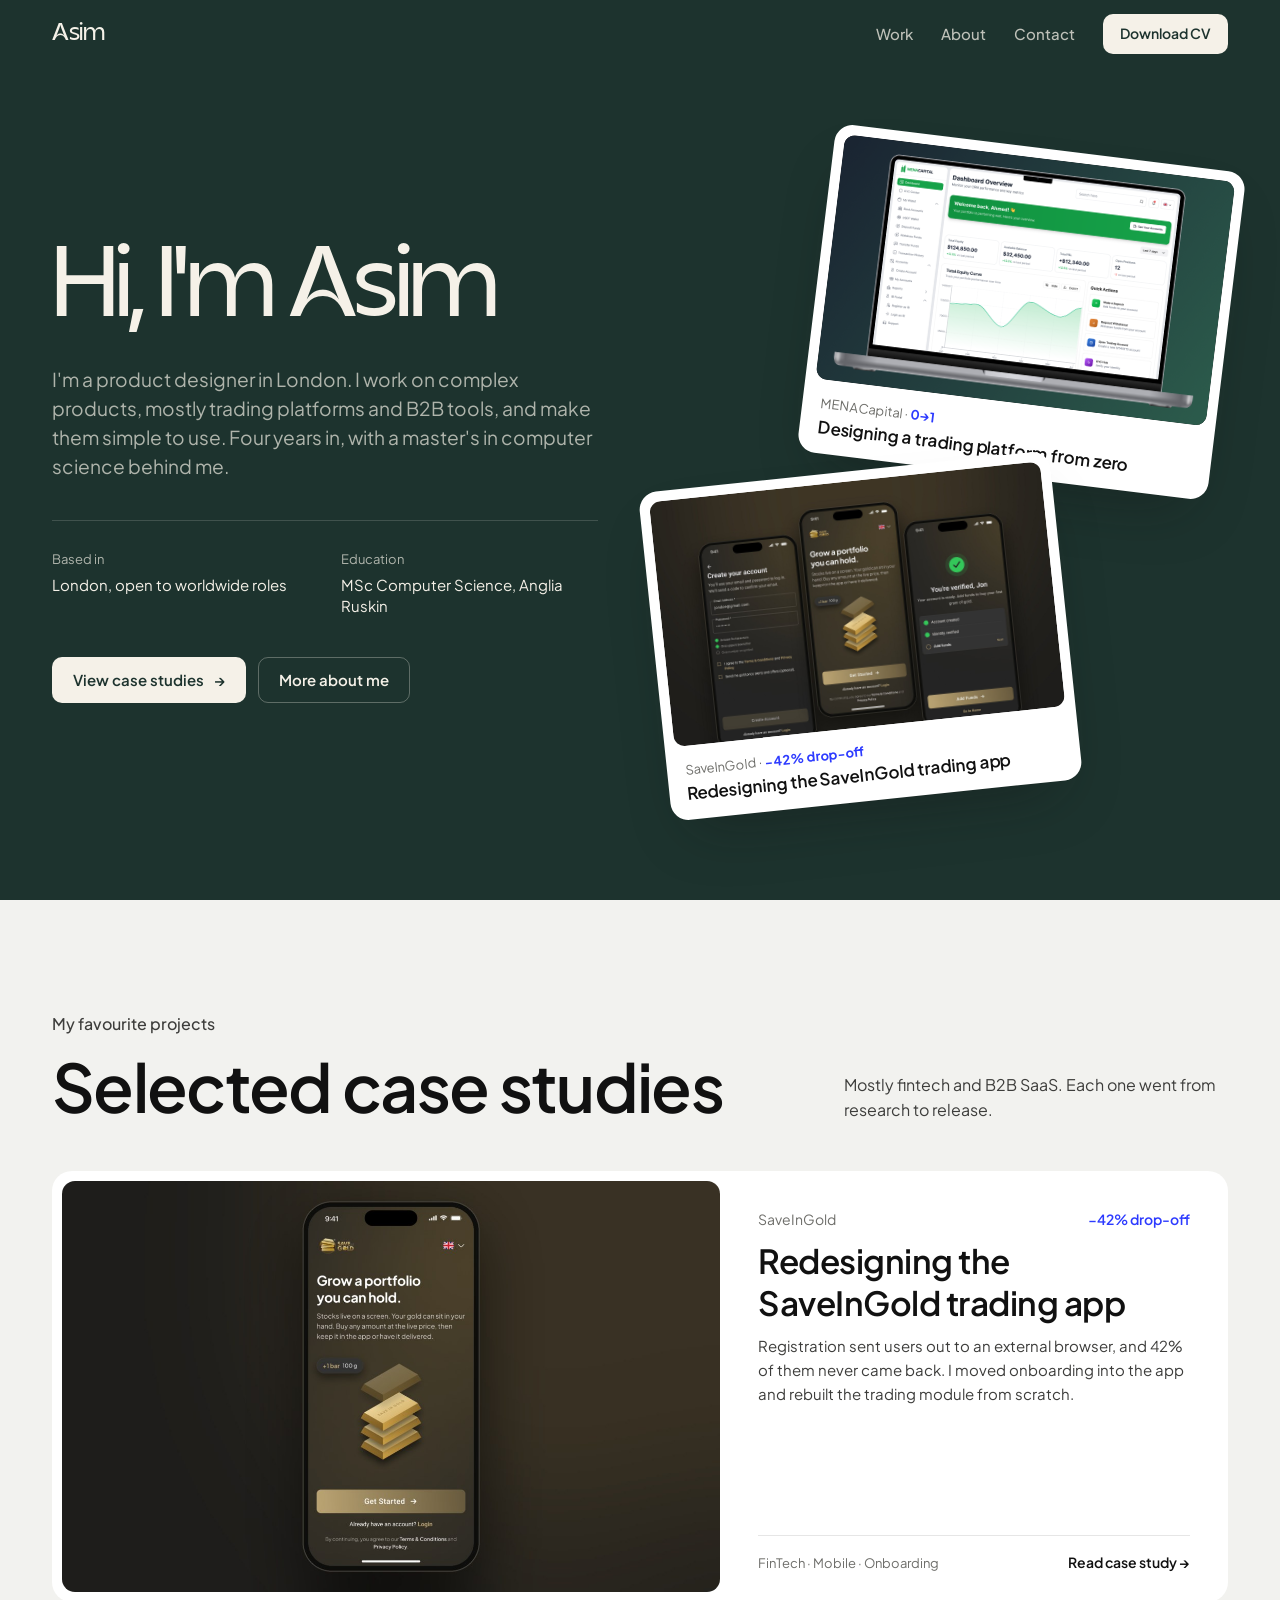
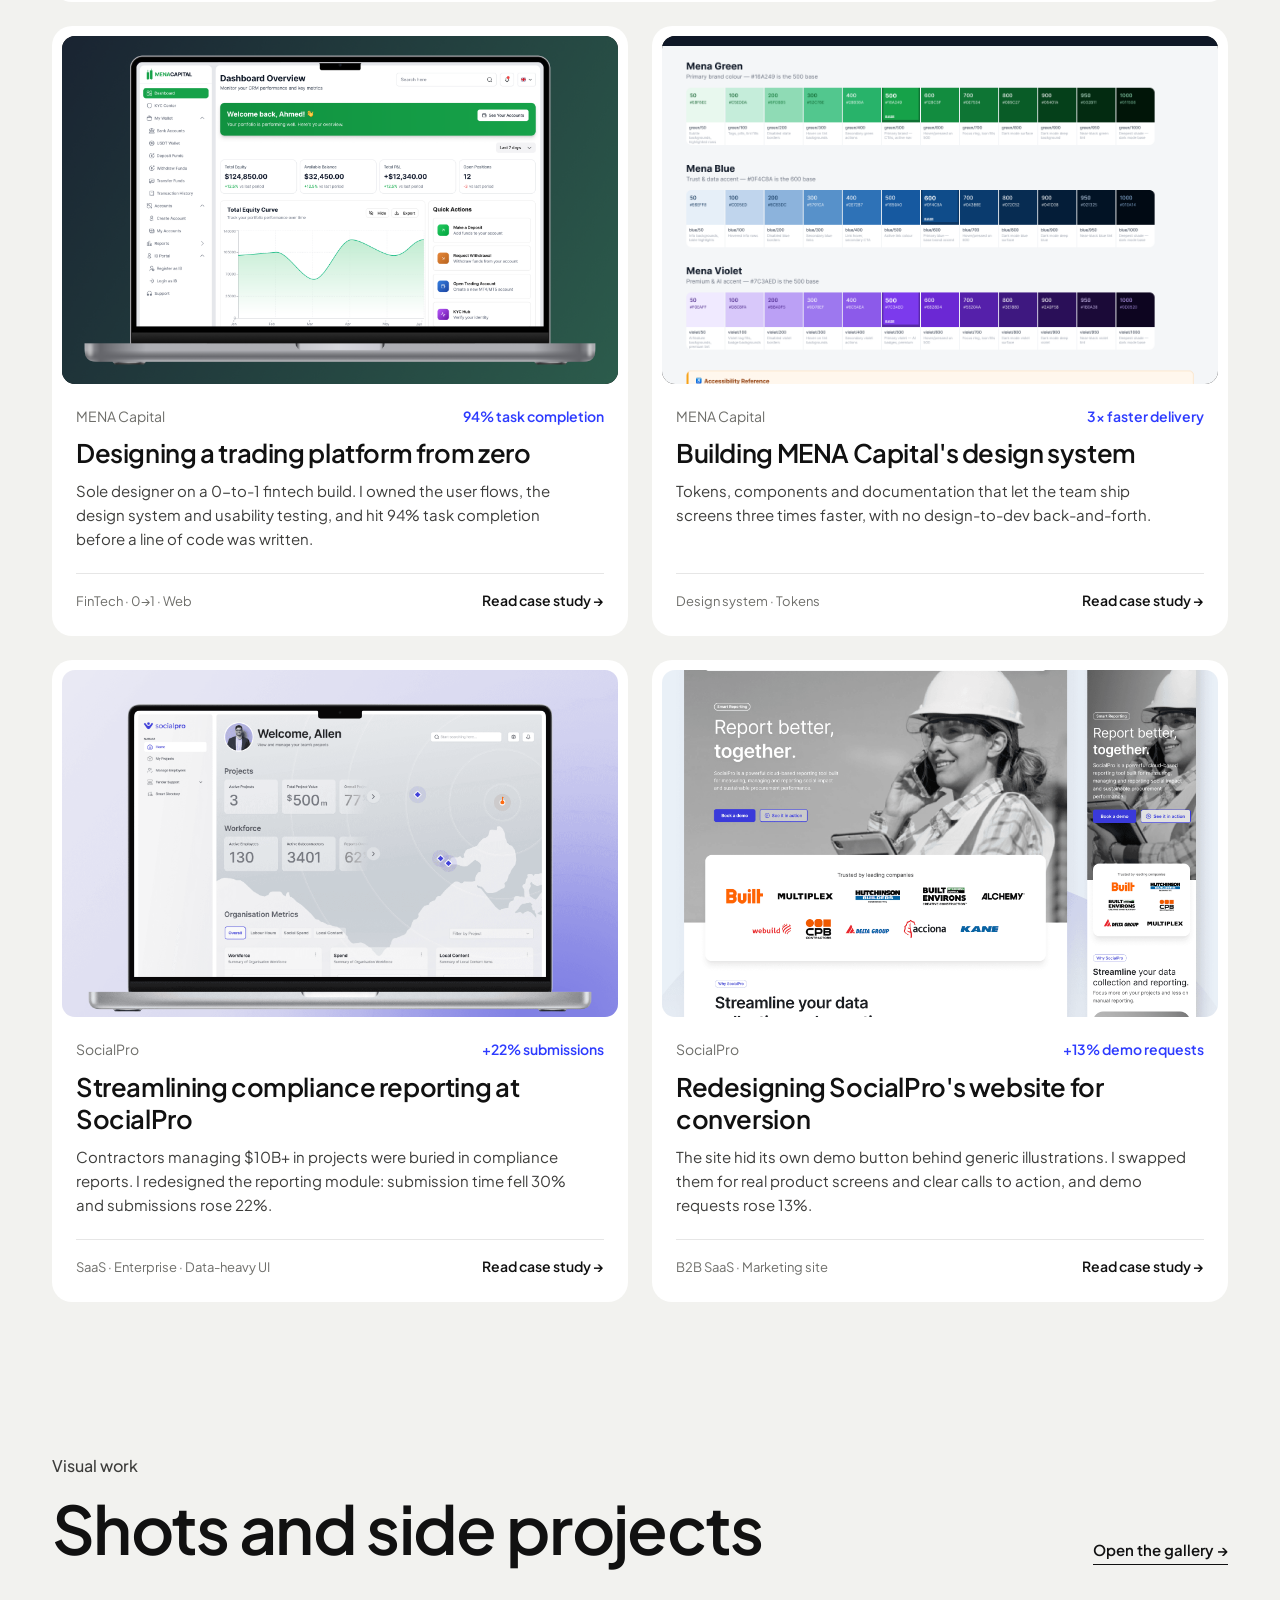
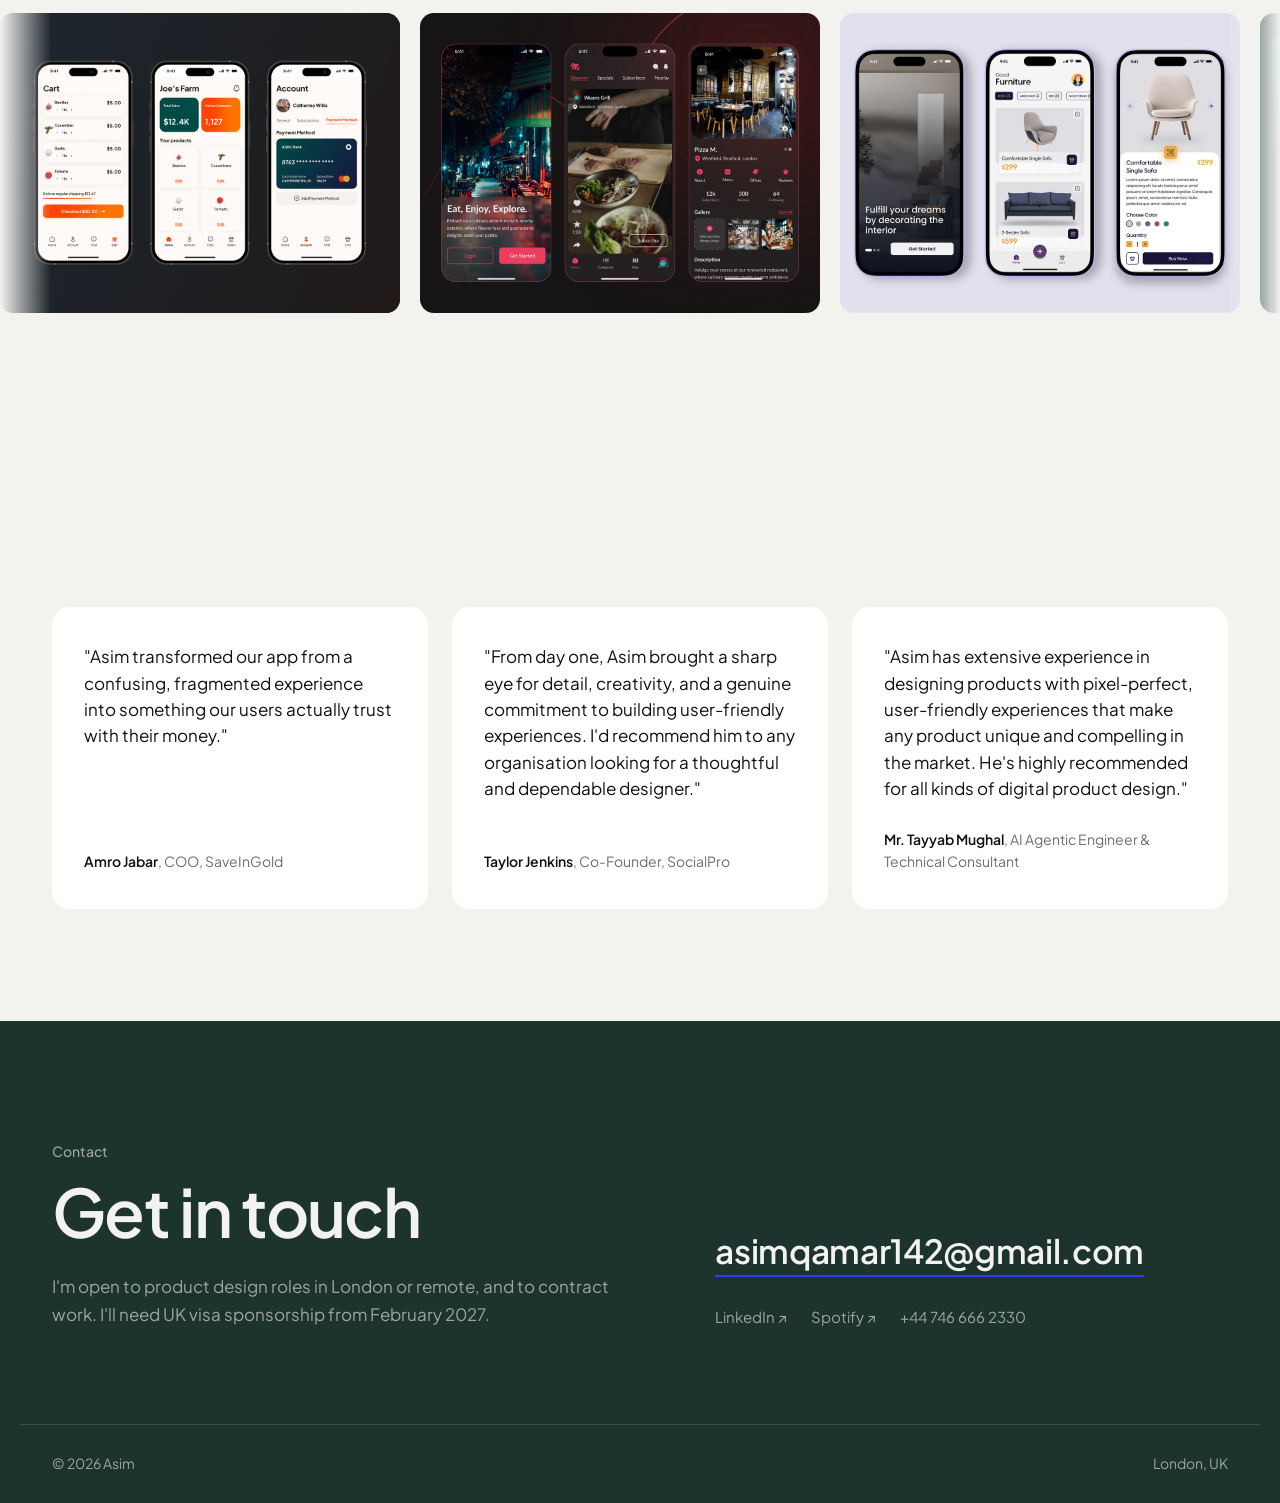
==== commit 5a194e98: "Redesign portfolio: new homepage, About page and SaveInGold case study New hero and About page, shar" ====
--- a/index.html
+++ b/index.html
@@ -11,1909 +11,210 @@
 </script>
 <meta charset="UTF-8">
 <meta name="viewport" content="width=device-width, initial-scale=1.0">
-<title>Asim — Product Designer</title>
-<meta name="description" content="Product designer with 4+ years of experience designing fintech platforms, B2B dashboards, and consumer apps.">
-<meta property="og:title" content="Asim — Product Designer">
-<meta property="og:description" content="Product designer with 4+ years of experience designing fintech platforms, B2B dashboards, and consumer apps.">
+<title>Asim, Product Designer</title>
+<meta name="description" content="Product designer in London with 4+ years designing fintech platforms, B2B dashboards and consumer apps.">
+<meta property="og:title" content="Asim, Product Designer">
+<meta property="og:description" content="Product designer in London with 4+ years designing fintech platforms, B2B dashboards and consumer apps.">
 <meta property="og:type" content="website">
 <meta property="og:url" content="https://masim.design">
 <meta property="og:image" content="https://masim.design/images/og-image.png">
 <meta name="twitter:card" content="summary_large_image">
-<meta name="twitter:title" content="Asim — Product Designer">
-<meta name="twitter:description" content="Product designer with 4+ years of experience designing fintech platforms, B2B dashboards, and consumer apps.">
+<meta name="twitter:title" content="Asim, Product Designer">
+<meta name="twitter:description" content="Product designer in London with 4+ years designing fintech platforms, B2B dashboards and consumer apps.">
 <link rel="icon" type="image/png" href="images/favicon.png">
 <link rel="preconnect" href="https://fonts.googleapis.com">
 <link rel="preconnect" href="https://fonts.gstatic.com" crossorigin>
-<link href="https://fonts.googleapis.com/css2?family=Plus+Jakarta+Sans:ital,wght@0,400;0,500;0,600;0,700;1,400;1,500&family=JetBrains+Mono:wght@400;500&family=VT323&display=swap" rel="stylesheet">
-<style>
-  @font-face {
-    font-family: 'Acorn';
-    src: url('fonts/acorn-7.woff') format('woff');
-    font-weight: 700;
-    font-style: normal;
-    font-display: swap;
-  }
-
-  :root {
-    --paper: #F5EFE4;
-    --paper-2: #EDE5D2;
-    --sand: #E8DFCB;
-    --ink: #1A1A1A;
-    --ink-2: #2C2C2A;
-    --ink-3: #444441;
-    --muted: #5F5E5A;
-    --hint: #888780;
-    --signal: #FF5B1F;
-    --signal-deep: #C2421A;
-    --deep: #2D5F4F;
-    --hero: 'Acorn', 'Georgia', serif;
-    --serif: 'Plus Jakarta Sans', -apple-system, system-ui, sans-serif;
-    --sans: 'Plus Jakarta Sans', -apple-system, system-ui, sans-serif;
-    --mono: 'JetBrains Mono', 'SF Mono', Consolas, monospace;
-    --pixel: 'VT323', monospace;
-  }
-
-  * { box-sizing: border-box; margin: 0; padding: 0; }
-  html { scroll-behavior: smooth; }
-  body {
-    background: var(--paper);
-    color: var(--ink);
-    font-family: var(--sans);
-    font-size: 17px;
-    line-height: 1.55;
-    -webkit-font-smoothing: antialiased;
-    overflow-x: hidden;
-    position: relative;
-    min-height: 100vh;
-  }
-  a { color: inherit; text-decoration: none; }
-  button { cursor: pointer; font-family: inherit; }
-  ::selection { background: var(--signal); color: #fff; }
-
-  /* GRAIN */
-  body::before {
-    content: '';
-    position: fixed;
-    inset: 0;
-    pointer-events: none;
-    z-index: 1;
-    opacity: 0.06;
-    mix-blend-mode: multiply;
-    background-image: url("data:image/svg+xml,%3Csvg viewBox='0 0 400 400' xmlns='http://www.w3.org/2000/svg'%3E%3Cfilter id='n'%3E%3CfeTurbulence type='fractalNoise' baseFrequency='0.9' numOctaves='3' stitchTiles='stitch'/%3E%3C/filter%3E%3Crect width='100%25' height='100%25' filter='url(%23n)'/%3E%3C/svg%3E");
-  }
-
-  /* GRADIENT BLOBS */
-  .gradient-canvas {
-    position: absolute;
-    top: 0;
-    right: -10%;
-    width: 75%;
-    height: 110vh;
-    pointer-events: none;
-    z-index: 0;
-    overflow: hidden;
-    filter: blur(0.5px);
-  }
-  .blob {
-    position: absolute;
-    border-radius: 50%;
-    filter: blur(90px);
-    will-change: transform;
-    opacity: 0;
-    animation-fill-mode: forwards;
-  }
-  .blob-1 {
-    width: 700px; height: 700px;
-    background: radial-gradient(circle at 50% 50%, rgba(255, 91, 31, 0.6) 0%, rgba(255, 91, 31, 0.15) 40%, transparent 70%);
-    top: 20%; right: 15%;
-    animation: floatBlob1 18s ease-in-out infinite, blobIn 1.5s ease 0.3s forwards;
-  }
-  .blob-2 {
-    width: 600px; height: 600px;
-    background: radial-gradient(circle at 50% 50%, rgba(45, 95, 79, 0.5) 0%, rgba(45, 95, 79, 0.12) 40%, transparent 70%);
-    top: 5%; right: -5%;
-    animation: floatBlob2 22s ease-in-out infinite, blobIn 1.5s ease 0.5s forwards;
-  }
-  .blob-3 {
-    width: 500px; height: 500px;
-    background: radial-gradient(circle at 50% 50%, rgba(255, 200, 100, 0.4) 0%, rgba(255, 200, 100, 0.1) 40%, transparent 70%);
-    top: 45%; right: 30%;
-    animation: floatBlob3 25s ease-in-out infinite, blobIn 1.5s ease 0.7s forwards;
-  }
-  @keyframes blobIn { to { opacity: 1; } }
-  @keyframes floatBlob1 {
-    0%, 100% { transform: translate(0, 0) scale(1); }
-    33% { transform: translate(-40px, 30px) scale(1.05); }
-    66% { transform: translate(30px, -40px) scale(0.95); }
-  }
-  @keyframes floatBlob2 {
-    0%, 100% { transform: translate(0, 0) scale(1); }
-    50% { transform: translate(-50px, 50px) scale(1.08); }
-  }
-  @keyframes floatBlob3 {
-    0%, 100% { transform: translate(0, 0) scale(1); }
-    33% { transform: translate(50px, -30px) scale(1.1); }
-    66% { transform: translate(-30px, 40px) scale(0.92); }
-  }
-
-  @media (max-width: 768px) {
-    .gradient-canvas {
-      width: 100%;
-      right: -20%;
-      filter: blur(2px);
-    }
-    .blob {
-      filter: blur(120px);
-    }
-    .blob-1 { width: 350px; height: 350px; }
-    .blob-2 { width: 300px; height: 300px; }
-    .blob-3 { width: 250px; height: 250px; }
-  }
-
-  /* NAV */
-  nav.top {
-    position: fixed;
-    top: 0; left: 0; right: 0;
-    z-index: 100;
-    padding: 18px 32px;
-    display: flex;
-    justify-content: space-between;
-    align-items: center;
-    font-family: var(--mono);
-    font-size: 12px;
-    color: var(--ink-2);
-    background: rgba(245, 239, 228, 0.8);
-    backdrop-filter: blur(12px);
-    -webkit-backdrop-filter: blur(12px);
-    border-bottom: 0.5px solid rgba(26,26,26,0.08);
-  }
-  nav.top .logo {
-    font-family: var(--hero);
-    font-size: 22px;
-    font-style: normal;
-    color: var(--ink);
-    letter-spacing: -0.02em;
-    line-height: 1;
-  }
-  nav.top .logo .star { color: var(--signal); font-style: normal; }
-  nav.top .links { display: flex; gap: 32px; align-items: center; }
-  nav.top .links a {
-    transition: color 0.2s ease;
-    letter-spacing: 0.02em;
-  }
-  nav.top .links a:hover { color: var(--signal); }
-  nav.top .status {
-    display: flex; gap: 8px; align-items: center;
-    letter-spacing: 0.02em;
-  }
-  nav.top .status .dot {
-    width: 6px; height: 6px;
-    border-radius: 50%;
-    background: #2D8B4E;
-    animation: pulse 2s ease-in-out infinite;
-  }
-  @keyframes pulse {
-    0%, 100% { opacity: 1; }
-    50% { opacity: 0.4; }
-  }
-  @media (max-width: 768px) {
-    nav.top { padding: 14px 20px; }
-    nav.top .links { display: none; }
-  }
-
-  /* HERO */
-  section.hero {
-    padding: 140px 32px 80px;
-    max-width: 1280px;
-    margin: 0 auto;
-    position: relative;
-    min-height: 100vh;
-    display: flex;
-    flex-direction: column;
-    justify-content: center;
-    align-items: center;
-    text-align: center;
-    z-index: 2;
-  }
-
-  .hero-meta {
-    font-family: var(--mono);
-    font-size: 12px;
-    color: var(--muted);
-    margin-bottom: 36px;
-    display: flex;
-    gap: 24px;
-    flex-wrap: wrap;
-    letter-spacing: 0.02em;
-    opacity: 0;
-    animation: fadeUp 0.7s ease 0.2s forwards;
-  }
-  .hero-meta span { display: inline-flex; align-items: center; gap: 6px; }
-  .hero-meta span::before {
-    content: '◆';
-    color: var(--signal);
-    font-size: 8px;
-  }
-
-  h1.hero-headline {
-    font-family: var(--hero);
-    font-size: clamp(44px, 7vw, 96px);
-    font-weight: 700;
-    line-height: 1.05;
-    letter-spacing: -0.02em;
-    color: var(--ink);
-    margin-bottom: 20px;
-    max-width: 100%;
-    position: relative;
-  }
-  h1.hero-headline .line { display: block; overflow: hidden; padding-bottom: 0.15em; margin-bottom: -0.15em; }
-  h1.hero-headline .line span {
-    display: inline-block;
-    transform: translateY(110%);
-    animation: lineUp 0.9s cubic-bezier(0.2, 0.8, 0.2, 1) forwards;
-  }
-  h1.hero-headline .line:nth-child(1) span { animation-delay: 0.3s; }
-  h1.hero-headline .line:nth-child(2) span { animation-delay: 0.45s; }
-  h1.hero-headline .line:nth-child(3) span { animation-delay: 0.6s; }
-
-  h1.hero-headline em {
-    font-style: italic;
-    color: var(--signal);
-    position: relative;
-    display: inline-block;
-  }
-  h1.hero-headline em::before {
-    content: '';
-    position: absolute;
-    bottom: 6%;
-    left: -2%;
-    width: 104%;
-    height: 8px;
-    background-image: url("data:image/svg+xml;utf8,<svg xmlns='http://www.w3.org/2000/svg' viewBox='0 0 400 8' fill='none'><path d='M2 5 Q 50 2 100 4 T 200 4 T 300 5 T 398 4' stroke='%23FF5B1F' stroke-width='2' stroke-linecap='round' fill='none' opacity='0.7'/></svg>");
-    background-size: 100% 100%;
-    background-repeat: no-repeat;
-    opacity: 0;
-    animation: scribble 0.7s ease 1.5s forwards;
-  }
-  h1.hero-headline .period { color: var(--signal); }
-  h1.hero-headline .thin {
-    font-weight: 400;
-    color: var(--ink-3);
-    font-size: 0.55em;
-    letter-spacing: -0.01em;
-    vertical-align: baseline;
-    font-style: normal;
-    font-family: var(--sans);
-  }
-  @keyframes scribble {
-    from { opacity: 0; transform: scaleX(0); transform-origin: left; }
-    to { opacity: 1; transform: scaleX(1); }
-  }
-
-  /* proof strip — sits between headline and sub */
-  .hero-proof {
-    display: flex;
-    gap: 40px;
-    margin: 40px 0 36px;
-    padding: 24px 0;
-    border-top: 1px solid rgba(26,26,26,0.08);
-    border-bottom: 1px solid rgba(26,26,26,0.08);
-    opacity: 0;
-    animation: fadeUp 0.7s ease 0.8s forwards;
-  }
-  .proof-item {}
-  .proof-num {
-    font-family: var(--serif);
-    font-size: clamp(28px, 3vw, 40px);
-    font-weight: 700;
-    color: var(--ink);
-    line-height: 1;
-    letter-spacing: -0.02em;
-  }
-  .proof-num .signal { color: var(--signal); }
-  .proof-label {
-    font-family: var(--mono);
-    font-size: 10px;
-    letter-spacing: 0.06em;
-    color: var(--hint);
-    margin-top: 6px;
-    text-transform: uppercase;
-  }
-
-  .hero-sub {
-    font-size: clamp(17px, 1.4vw, 20px);
-    color: var(--ink-3);
-    max-width: 600px;
-    line-height: 1.6;
-    margin-bottom: 0;
-    opacity: 0;
-    animation: fadeUp 0.7s ease 0.95s forwards;
-  }
-  .hero-sub strong {
-    color: var(--ink);
-    font-weight: 500;
-  }
-
-  .hero-cta-row {
-    display: flex;
-    gap: 14px;
-    align-items: center;
-    flex-wrap: wrap;
-    opacity: 0;
-    animation: fadeUp 0.7s ease 1.05s forwards;
-  }
-
-  /* PROMPT BAR */
-  .hero-prompt-wrap {
-    margin-top: 32px;
-    opacity: 0;
-    animation: fadeUp 0.7s ease 1s forwards;
-    display: flex;
-    flex-direction: column;
-    align-items: center;
-    width: 100%;
-  }
-  .hero-prompt {
-    display: flex;
-    align-items: center;
-    background: var(--ink);
-    border-radius: 999px;
-    padding: 6px 6px 6px 24px;
-    width: 100%;
-    max-width: 620px;
-    gap: 12px;
-  }
-  .hero-prompt input {
-    flex: 1;
-    background: none;
-    border: none;
-    outline: none;
-    font-family: var(--sans);
-    font-size: 15px;
-    color: var(--paper);
-    caret-color: var(--signal);
-  }
-  .hero-prompt input::placeholder {
-    color: rgba(245, 239, 228, 0.704);
-  }
-  .hero-prompt-send {
-    width: 40px;
-    height: 40px;
-    border-radius: 50%;
-    background: var(--signal);
-    border: none;
-    display: flex;
-    align-items: center;
-    justify-content: center;
-    flex-shrink: 0;
-    transition: transform 0.2s ease, background 0.2s ease;
-  }
-  .hero-prompt-send:hover {
-    transform: scale(1.08);
-    background: var(--signal-deep);
-  }
-  .hero-prompt-send svg {
-    width: 18px;
-    height: 18px;
-    fill: #fff;
-  }
-  .hero-suggestions {
-    display: flex;
-    gap: 10px;
-    margin-top: 14px;
-    flex-wrap: wrap;
-    justify-content: center;
-    opacity: 0;
-    animation: fadeUp 0.7s ease 1.15s forwards;
-  }
-  .hero-suggestion {
-    display: inline-flex;
-    align-items: center;
-    gap: 6px;
-    padding: 8px 16px;
-    border-radius: 999px;
-    border: 1px solid rgba(26,26,26,0.12);
-    background: var(--paper);
-    font-family: var(--sans);
-    font-size: 13px;
-    color: var(--ink-3);
-    transition: border-color 0.2s, color 0.2s, background 0.2s, opacity 0.2s;
-    text-decoration: none;
-    cursor: pointer;
-    outline: none;
-  }
-  .hero-suggestion:hover {
-    border-color: var(--signal);
-    color: var(--ink);
-    background: var(--paper-2);
-  }
-  .hero-suggestion .sug-icon {
-    font-size: 14px;
-  }
-
-  .hero-response {
-    margin-top: 16px;
-    width: 100%;
-    max-width: 620px;
-    min-height: 0;
-    overflow: hidden;
-    transition: min-height 0.3s ease;
-  }
-  .hero-response-inner {
-    background: var(--ink);
-    border-radius: 16px;
-    padding: 20px 24px;
-    color: var(--paper);
-    font-size: 14px;
-    line-height: 1.6;
-    font-family: var(--sans);
-    opacity: 0;
-    transform: translateY(8px);
-    transition: opacity 0.3s ease, transform 0.3s ease;
-  }
-  .hero-response-inner.visible {
-    opacity: 1;
-    transform: translateY(0);
-  }
-  .hero-response-inner .response-text {
-    min-height: 1.6em;
-  }
-  .hero-response-inner .response-cursor {
-    display: inline-block;
-    width: 2px;
-    height: 1em;
-    background: var(--signal);
-    margin-left: 2px;
-    vertical-align: text-bottom;
-    animation: blink-cursor 0.6s steps(1) infinite;
-  }
-  @keyframes blink-cursor {
-    0%, 100% { opacity: 1; }
-    50% { opacity: 0; }
-  }
-  .hero-response-inner .response-action {
-    display: inline-block;
-    margin-top: 12px;
-    padding: 6px 14px;
-    border-radius: 999px;
-    background: var(--signal);
-    color: #fff;
-    font-size: 13px;
-    font-weight: 600;
-    text-decoration: none;
-    opacity: 0;
-    transform: translateY(4px);
-    transition: opacity 0.3s ease 0.2s, transform 0.3s ease 0.2s, background 0.2s ease;
-    cursor: pointer;
-  }
-  .hero-response-inner .response-action.visible {
-    opacity: 1;
-    transform: translateY(0);
-  }
-  .hero-response-inner .response-action:hover {
-    background: var(--signal-deep);
-  }
-  .hero-suggestion:active {
-    transform: scale(0.96);
-  }
-
-  @media (max-width: 768px) {
-    .hero-prompt { max-width: 100%; padding: 6px 6px 6px 20px; }
-    .hero-response { max-width: 100%; }
-    .hero-suggestions { gap: 8px; }
-  }
-  .btn-primary {
-    background: var(--ink);
-    color: var(--paper);
-    padding: 14px 26px;
-    border-radius: 999px;
-    font-size: 14px;
-    font-weight: 500;
-    transition: background 0.25s ease, transform 0.25s ease;
-    display: inline-flex;
-    align-items: center;
-    gap: 10px;
-    border: none;
-    letter-spacing: 0.01em;
-  }
-  .btn-primary .arrow { transition: transform 0.25s ease; display: inline-block; }
-  .btn-primary:hover { background: var(--signal); transform: translateY(-2px); }
-  .btn-primary:hover .arrow { transform: translateX(4px); }
-
-  .btn-secondary {
-    color: var(--ink);
-    padding: 14px 8px;
-    font-size: 13px;
-    font-family: var(--mono);
-    letter-spacing: 0.04em;
-    transition: color 0.2s ease;
-    background: transparent;
-    border: none;
-  }
-  .btn-secondary:hover { color: var(--signal); }
-
-  .hero-ticker {
-    position: absolute;
-    bottom: 60px;
-    left: 32px;
-    font-family: var(--mono);
-    font-size: 12px;
-    color: var(--muted);
-    display: flex;
-    align-items: center;
-    gap: 8px;
-    letter-spacing: 0.02em;
-    opacity: 0;
-    animation: fadeUp 0.7s ease 1.2s forwards;
-    max-width: 380px;
-    z-index: 5;
-  }
-  .hero-ticker::before { content: '▸'; color: var(--signal); flex-shrink: 0; }
-  .ticker-text {
-    position: relative;
-    height: 16px;
-    overflow: hidden;
-    flex: 1;
-  }
-  .ticker-text span {
-    position: absolute;
-    inset: 0;
-    opacity: 0;
-    transition: opacity 0.5s ease, transform 0.5s ease;
-    transform: translateY(8px);
-    white-space: nowrap;
-  }
-  .ticker-text span.active { opacity: 1; transform: translateY(0); }
-  .ticker-text span.exit { opacity: 0; transform: translateY(-8px); }
-
-  /* ──────────────────────────────────────────
-     MARQUEE STRIP — black band of running text
-     ────────────────────────────────────────── */
-  section.marquee {
-    background: var(--ink);
-    color: var(--paper);
-    padding: 28px 0;
-    overflow: hidden;
-    border-top: 0.5px solid rgba(245,239,228,0.08);
-    border-bottom: 0.5px solid rgba(245,239,228,0.08);
-    position: relative;
-    z-index: 3;
-    /* Slight rotation for that Strokes/lo-fi feel — comment out if too much */
-    /* transform: rotate(-1deg); margin: 0 -2vw; */
-  }
-
-  .marquee-track {
-    display: flex;
-    gap: 0;
-    white-space: nowrap;
-    width: max-content;
-    animation: marqueeScroll 40s linear infinite;
-    will-change: transform;
-  }
-
-  .marquee-track:hover {
-    animation-play-state: paused;
-  }
-
-  .marquee-item {
-    display: inline-flex;
-    align-items: center;
-    gap: 48px;
-    padding: 0 24px;
-    font-family: var(--serif);
-    font-size: clamp(36px, 4.5vw, 56px);
-    font-style: normal;
-    line-height: 1;
-    letter-spacing: -0.01em;
-    font-weight: 400;
-  }
-  .marquee-item .star {
-    color: var(--signal);
-    font-style: normal;
-    font-size: 0.7em;
-    transform: translateY(-0.1em);
-  }
-  .marquee-item .accent {
-    color: var(--signal);
-  }
-
-  @keyframes marqueeScroll {
-    from { transform: translateX(0); }
-    to { transform: translateX(-50%); }
-  }
-
-  @media (max-width: 768px) {
-    section.hero { padding: 110px 20px 60px; }
-    .hero-ticker {
-      position: relative;
-      bottom: auto; left: auto;
-      margin-top: 48px;
-      max-width: none;
-    }
-    .hero-meta { gap: 14px; font-size: 11px; }
-    section.marquee { padding: 20px 0; }
-  }
-
-  @keyframes fadeUp {
-    from { opacity: 0; transform: translateY(16px); }
-    to { opacity: 1; transform: translateY(0); }
-  }
-  @keyframes lineUp { to { transform: translateY(0); } }
-
-  .preview-banner {
-    position: fixed;
-    bottom: 16px;
-    left: 16px;
-    background: var(--ink);
-    color: var(--paper);
-    padding: 8px 14px;
-    border-radius: 999px;
-    font-family: var(--mono);
-    font-size: 11px;
-    z-index: 200;
-    letter-spacing: 0.02em;
-    pointer-events: none;
-  }
-  .preview-banner span { color: var(--signal); }
-
-  /* ──────────────────────────────────────────
-     SELECTED WORK
-     ────────────────────────────────────────── */
-  section.work {
-    background: #1D332E;
-    position: relative;
-    z-index: 2;
-    padding: 100px 32px 120px;
-  }
-  section.work .section-label { color: rgba(245,239,228,0.65); }
-  section.work .section-title { color: var(--paper); }
-  section.work .section-title em { color: var(--signal); }
-  .work-inner {
-    max-width: 1280px;
-    margin: 0 auto;
-  }
-  .section-label {
-    font-family: var(--mono);
-    font-size: 11px;
-    font-weight: 700;
-    letter-spacing: 0.12em;
-    text-transform: uppercase;
-    color: var(--hint);
-    margin-bottom: 12px;
-  }
-  .section-title {
-    font-family: var(--serif);
-    font-size: clamp(36px, 5vw, 56px);
-    font-weight: 700;
-    line-height: 1.1;
-    letter-spacing: -0.02em;
-    color: var(--ink);
-    margin-bottom: 64px;
-  }
-  .section-title em { font-style: italic; color: var(--signal); font-weight: 500; }
-
-  .project-grid {
-    display: grid;
-    grid-template-columns: repeat(2, 1fr);
-    gap: 20px;
-  }
-  .project-card {
-    display: flex;
-    flex-direction: column;
-    background: var(--paper);
-    border-radius: 16px;
-    text-decoration: none;
-    transition: transform 0.4s cubic-bezier(0.2, 0.8, 0.2, 1), box-shadow 0.4s ease;
-    position: relative;
-    overflow: hidden;
-  }
-  .project-card:hover {
-    transform: translateY(-6px);
-    box-shadow: 0 20px 60px rgba(26,26,26,0.12);
-  }
-  .project-card:hover .project-thumb img {
-    transform: scale(1.04);
-  }
-  .project-card:hover .project-arrow { opacity: 1; transform: translateX(0); color: var(--signal); }
-
-  .project-thumb {
-    position: relative;
-    width: 100%;
-    aspect-ratio: 16 / 10;
-    overflow: hidden;
-    background: var(--ink);
-    border-radius: 16px 16px 0 0;
-  }
-  .project-thumb img {
-    width: 100%;
-    height: 100%;
-    object-fit: cover;
-    transition: transform 0.6s cubic-bezier(0.2, 0.8, 0.2, 1);
-    display: block;
-  }
-  .project-thumb .project-num {
-    position: absolute;
-    top: 16px;
-    left: 16px;
-    font-family: var(--mono);
-    font-size: 11px;
-    color: #fff;
-    background: rgba(26,26,26,0.5);
-    backdrop-filter: blur(8px);
-    -webkit-backdrop-filter: blur(8px);
-    padding: 4px 10px;
-    border-radius: 999px;
-    letter-spacing: 0.04em;
-    z-index: 2;
-  }
-  .project-thumb .project-metric {
-    position: absolute;
-    bottom: 16px;
-    right: 16px;
-    background: rgba(26,26,26,0.6);
-    backdrop-filter: blur(8px);
-    -webkit-backdrop-filter: blur(8px);
-    padding: 8px 14px;
-    border-radius: 12px;
-    z-index: 2;
-  }
-  .project-thumb .project-metric .num {
-    font-family: var(--serif);
-    font-size: 28px;
-    font-weight: 700;
-    line-height: 1;
-    color: var(--signal);
-    letter-spacing: -0.02em;
-  }
-  .project-thumb .project-metric .label {
-    font-family: var(--mono);
-    font-size: 9px;
-    letter-spacing: 0.04em;
-    color: rgba(255,255,255,0.6);
-    margin-top: 2px;
-  }
-
-  .project-body {
-    padding: 24px 24px 28px;
-    flex: 1;
-    display: flex;
-    flex-direction: column;
-  }
-  .project-company {
-    font-family: var(--mono);
-    font-size: 11px;
-    letter-spacing: 0.06em;
-    text-transform: uppercase;
-    color: var(--muted);
-    margin-bottom: 6px;
-    transition: color 0.3s ease;
-  }
-  .project-name {
-    font-family: var(--serif);
-    font-size: clamp(22px, 2.2vw, 28px);
-    font-weight: 600;
-    font-style: normal;
-    line-height: 1.2;
-    letter-spacing: -0.01em;
-    color: var(--ink);
-    margin-bottom: 8px;
-    transition: color 0.3s ease;
-  }
-  .project-hook {
-    font-size: 14px;
-    color: var(--ink-3);
-    line-height: 1.55;
-    transition: color 0.3s ease;
-    flex: 1;
-  }
-  .project-tags {
-    display: flex;
-    gap: 8px;
-    margin-top: 16px;
-    flex-wrap: wrap;
-    align-items: center;
-  }
-  .project-tags span {
-    font-family: var(--mono);
-    font-size: 10px;
-    letter-spacing: 0.04em;
-    padding: 4px 10px;
-    border: 1px solid rgba(26,26,26,0.12);
-    border-radius: 999px;
-    color: var(--muted);
-    transition: all 0.3s ease;
-  }
-  .project-arrow {
-    font-size: 18px;
-    opacity: 0;
-    transform: translateX(-8px);
-    transition: all 0.3s ease;
-    margin-left: auto;
-    color: var(--ink);
-  }
-
-  /* MENA placeholder */
-  .mena-placeholder {
-    background: linear-gradient(145deg, #1a2332 0%, #1e3a2f 50%, #2D5F4F 100%);
-    display: flex;
-    align-items: center;
-    justify-content: center;
-  }
-  .mena-grid {
-    display: grid;
-    grid-template-columns: repeat(3, 1fr);
-    gap: 8px;
-    width: 60%;
-    max-width: 300px;
-    opacity: 0.25;
-  }
-  .mena-block {
-    background: rgba(245,239,228,0.5);
-    border-radius: 6px;
-    height: 48px;
-  }
-  .mena-block.wide {
-    grid-column: span 2;
-  }
-
-  .project-card--wide {
-    grid-column: 1 / -1;
-    display: grid;
-    grid-template-columns: 1fr 1fr;
-    flex-direction: unset;
-  }
-  .project-card--wide .project-thumb {
-    aspect-ratio: unset;
-    min-height: 320px;
-    border-radius: 16px 0 0 16px;
-  }
-  .project-card--wide .project-body {
-    padding: 40px 40px;
-    justify-content: center;
-  }
-
-  @media (max-width: 900px) {
-    .project-grid {
-      grid-template-columns: 1fr;
-    }
-    .project-card--wide {
-      grid-template-columns: 1fr;
-    }
-    .project-card--wide .project-thumb {
-      aspect-ratio: 16 / 10;
-      min-height: unset;
-      border-radius: 16px 16px 0 0;
-    }
-  }
-
-  /* ──────────────────────────────────────────
-     STATS BAND
-     ────────────────────────────────────────── */
-  section.stats {
-    background: var(--deep);
-    padding: 56px 32px;
-    position: relative;
-    z-index: 2;
-  }
-  .stats-inner {
-    max-width: 1280px;
-    margin: 0 auto;
-    display: grid;
-    grid-template-columns: repeat(4, 1fr);
-    gap: 32px;
-  }
-  .stat-item { text-align: center; }
-  .stat-num {
-    font-family: var(--serif);
-    font-size: clamp(36px, 4vw, 52px);
-    font-weight: 700;
-    color: #fff;
-    line-height: 1;
-    letter-spacing: -0.02em;
-  }
-  .stat-label {
-    font-family: var(--mono);
-    font-size: 11px;
-    color: rgba(255,255,255,0.5);
-    letter-spacing: 0.06em;
-    margin-top: 8px;
-  }
-  @media (max-width: 600px) {
-    .stats-inner { grid-template-columns: repeat(2, 1fr); gap: 28px; }
-  }
-
-  /* ──────────────────────────────────────────
-     HOW I WORK
-     ────────────────────────────────────────── */
-  section.process {
-    background: var(--paper);
-    padding: 100px 32px 120px;
-    position: relative;
-    z-index: 2;
-  }
-  .process-inner {
-    max-width: 1280px;
-    margin: 0 auto;
-  }
-  .process-grid {
-    display: grid;
-    grid-template-columns: repeat(3, 1fr);
-    gap: 24px;
-    margin-top: 64px;
-  }
-  .process-step {
-    padding: 36px 28px;
-    border: 1px solid rgba(26,26,26,0.08);
-    border-radius: 12px;
-    transition: border-color 0.3s ease;
-  }
-  .process-step:hover { border-color: var(--signal); }
-  .step-num {
-    font-family: var(--mono);
-    font-size: 11px;
-    color: var(--signal);
-    letter-spacing: 0.06em;
-    margin-bottom: 20px;
-  }
-  .step-title {
-    font-family: var(--serif);
-    font-size: 24px;
-    font-style: normal;
-    font-weight: 600;
-    color: var(--ink);
-    margin-bottom: 12px;
-    line-height: 1.2;
-  }
-  .step-desc {
-    font-size: 14px;
-    color: var(--ink-3);
-    line-height: 1.6;
-  }
-  @media (max-width: 768px) {
-    .process-grid { grid-template-columns: 1fr; }
-  }
-
-  /* ──────────────────────────────────────────
-     ABOUT
-     ────────────────────────────────────────── */
-  section.about {
-    background: var(--paper-2);
-    padding: 100px 32px 120px;
-    position: relative;
-    z-index: 2;
-  }
-  .about-inner {
-    max-width: 1280px;
-    margin: 0 auto;
-    display: grid;
-    grid-template-columns: 1fr 1.3fr;
-    gap: 80px;
-    align-items: start;
-  }
-  .about-left {}
-  .about-text {
-    font-size: 17px;
-    color: var(--ink-3);
-    line-height: 1.65;
-    margin-top: 36px;
-  }
-  .about-text p + p { margin-top: 20px; }
-  .about-text strong { color: var(--ink); font-weight: 500; }
-  .about-right {}
-  .about-details {
-    display: flex;
-    flex-direction: column;
-    gap: 24px;
-    margin-top: 36px;
-  }
-  .detail-group {}
-  .detail-label {
-    font-family: var(--mono);
-    font-size: 10px;
-    letter-spacing: 0.1em;
-    text-transform: uppercase;
-    color: var(--hint);
-    margin-bottom: 8px;
-  }
-  .detail-value {
-    font-size: 15px;
-    color: var(--ink);
-    line-height: 1.5;
-  }
-  .detail-value a { color: var(--signal); transition: opacity 0.2s; }
-  .detail-value a:hover { opacity: 0.7; }
-  .tool-list {
-    display: flex;
-    flex-wrap: wrap;
-    gap: 8px;
-  }
-  .tool-list span {
-    font-family: var(--mono);
-    font-size: 11px;
-    padding: 5px 12px;
-    border: 1px solid rgba(26,26,26,0.1);
-    border-radius: 999px;
-    color: var(--ink-3);
-  }
-  @media (max-width: 768px) {
-    .about-inner { grid-template-columns: 1fr; gap: 48px; }
-  }
-
-  /* ──────────────────────────────────────────
-     STORY
-     ────────────────────────────────────────── */
-  section.story {
-    padding: 80px 32px;
-    position: relative;
-    z-index: 2;
-  }
-  .story-inner {
-    max-width: 720px;
-    margin: 0 auto;
-  }
-  .story-heading {
-    font-family: var(--serif);
-    font-size: clamp(24px, 3vw, 32px);
-    font-weight: 400;
-    font-style: italic;
-    line-height: 1.3;
-    color: var(--ink);
-    margin-bottom: 24px;
-  }
-  .story-content p {
-    font-size: 17px;
-    color: var(--ink-3);
-    line-height: 1.7;
-    margin-bottom: 16px;
-  }
-  .story-content p:last-child { margin-bottom: 0; }
-  .story-content strong { color: var(--ink); font-weight: 500; }
-
-  /* ──────────────────────────────────────────
-     COMMUNITY / FAUX
-     ────────────────────────────────────────── */
-  section.community {
-    padding: 80px 32px;
-    position: relative;
-    z-index: 2;
-    overflow: hidden;
-  }
-  .community-inner {
-    max-width: 1100px;
-    margin: 0 auto 48px;
-  }
-  .community-desc {
-    font-size: 17px;
-    color: var(--ink-3);
-    line-height: 1.7;
-    max-width: 600px;
-    margin-top: 20px;
-  }
-  .faux-collage {
-    max-width: 1100px;
-    margin: 0 auto;
-    display: grid;
-    grid-template-columns: repeat(12, 1fr);
-    grid-template-rows: auto auto;
-    grid-template-areas:
-      "a a a a b b b b c c c c"
-      ". d d d d e e e e f f .";
-    gap: 16px;
-  }
-  .faux-img {
-    border-radius: 12px;
-    overflow: hidden;
-    box-shadow: 0 8px 30px rgba(0,0,0,0.12);
-    transition: transform 0.4s cubic-bezier(0.25,0.46,0.45,0.94);
-  }
-  .faux-img:hover {
-    transform: rotate(0deg) scale(1.03) !important;
-    z-index: 2;
-    box-shadow: 0 12px 40px rgba(0,0,0,0.18);
-  }
-  .faux-img img {
-    width: 100%;
-    height: 100%;
-    object-fit: cover;
-    display: block;
-    aspect-ratio: 4/3;
-  }
-  @media (max-width: 768px) {
-    .faux-collage {
-      grid-template-columns: 1fr 1fr;
-      grid-template-areas:
-        "a b"
-        "c d"
-        "e f";
-    }
-  }
-
-  /* ──────────────────────────────────────────
-     TESTIMONIALS
-     ────────────────────────────────────────── */
-  section.testimonials {
-    background: var(--ink);
-    padding: 80px 32px;
-    position: relative;
-    z-index: 2;
-  }
-  .testimonials-inner {
-    max-width: 1280px;
-    margin: 0 auto;
-  }
-  .testimonial-grid {
-    display: grid;
-    grid-template-columns: repeat(2, 1fr);
-    gap: 24px;
-    margin-top: 48px;
-  }
-  .testimonial-card {
-    padding: 36px 32px;
-    border: 1px solid rgba(245,239,228,0.08);
-    border-radius: 12px;
-  }
-  .testimonial-quote {
-    font-family: var(--serif);
-    font-size: 20px;
-    font-style: italic;
-    font-weight: 500;
-    color: var(--paper);
-    line-height: 1.5;
-    margin-bottom: 24px;
-  }
-  .testimonial-author {
-    font-family: var(--mono);
-    font-size: 11px;
-    color: rgba(245,239,228,0.5);
-    letter-spacing: 0.04em;
-  }
-  .testimonial-author strong { color: var(--paper); font-weight: 500; }
-  @media (max-width: 768px) {
-    .testimonial-grid { grid-template-columns: 1fr; }
-  }
-
-  /* ──────────────────────────────────────────
-     CONTACT
-     ────────────────────────────────────────── */
-  section.contact {
-    background: var(--paper);
-    padding: 100px 32px 120px;
-    position: relative;
-    z-index: 2;
-  }
-  .contact-inner {
-    max-width: 1280px;
-    margin: 0 auto;
-    text-align: center;
-  }
-  .contact-headline {
-    font-family: var(--hero);
-    font-size: clamp(40px, 6vw, 80px);
-    font-weight: 700;
-    line-height: 1.05;
-    letter-spacing: -0.02em;
-    color: var(--ink);
-    margin-bottom: 24px;
-  }
-  .contact-headline em { font-style: normal; color: var(--signal); }
-  .contact-sub {
-    font-size: 17px;
-    color: var(--ink-3);
-    max-width: 480px;
-    margin: 0 auto 44px;
-    line-height: 1.55;
-  }
-  .contact-links {
-    display: flex;
-    justify-content: center;
-    gap: 24px;
-    flex-wrap: wrap;
-  }
-  .contact-link {
-    display: inline-flex;
-    align-items: center;
-    gap: 8px;
-    font-family: var(--mono);
-    font-size: 13px;
-    letter-spacing: 0.02em;
-    padding: 14px 24px;
-    border: 1px solid rgba(26,26,26,0.12);
-    border-radius: 999px;
-    transition: all 0.25s ease;
-  }
-  .contact-link:hover {
-    background: var(--ink);
-    color: var(--paper);
-    border-color: var(--ink);
-  }
-
-  /* ──────────────────────────────────────────
-     FOOTER
-     ────────────────────────────────────────── */
-  footer {
-    background: var(--ink);
-    padding: 32px;
-    position: relative;
-    z-index: 2;
-  }
-  .footer-inner {
-    max-width: 1280px;
-    margin: 0 auto;
-    display: flex;
-    justify-content: space-between;
-    align-items: center;
-  }
-  .footer-left {
-    font-family: var(--hero);
-    font-size: 18px;
-    font-style: normal;
-    color: var(--paper);
-  }
-  .footer-left .star { color: var(--signal); font-style: normal; }
-  .footer-right {
-    font-family: var(--mono);
-    font-size: 11px;
-    color: rgba(245,239,228,0.65);
-    letter-spacing: 0.04em;
-  }
-  @media (max-width: 600px) {
-    .footer-inner { flex-direction: column; gap: 12px; text-align: center; }
-  }
-
-  /* ──────────────────────────────────────────
-     SCROLL REVEAL
-     ────────────────────────────────────────── */
-  .reveal {
-    opacity: 0;
-    transform: translateY(24px);
-    transition: opacity 0.7s ease, transform 0.7s ease;
-  }
-  .reveal.visible {
-    opacity: 1;
-    transform: translateY(0);
-  }
-
-  /* ──────────────────────────────────────────
-     VISUAL SHOWCASE
-     ────────────────────────────────────────── */
-  section.showcase {
-    padding: 100px 32px 80px;
-    position: relative;
-    z-index: 2;
-    overflow: hidden;
-  }
-  .showcase-header {
-    max-width: 1280px;
-    margin: 0 auto 48px;
-    display: flex;
-    justify-content: space-between;
-    align-items: flex-end;
-    gap: 24px;
-  }
-  .showcase-header .section-title { margin-bottom: 0; }
-  .showcase-see-all {
-    font-family: var(--mono);
-    font-size: 13px;
-    letter-spacing: 0.02em;
-    color: var(--ink);
-    padding: 12px 24px;
-    border: 1px solid rgba(26,26,26,0.15);
-    border-radius: 999px;
-    transition: all 0.25s ease;
-    white-space: nowrap;
-    flex-shrink: 0;
-    text-decoration: none;
-    display: inline-flex;
-    align-items: center;
-    gap: 8px;
-  }
-  .showcase-see-all:hover {
-    background: var(--ink);
-    color: var(--paper);
-    border-color: var(--ink);
-  }
-  .showcase-track-wrap {
-    position: relative;
-    width: 100vw;
-    left: 50%;
-    transform: translateX(-50%);
-    overflow: hidden;
-    mask-image: linear-gradient(90deg, transparent, black 5%, black 95%, transparent);
-    -webkit-mask-image: linear-gradient(90deg, transparent, black 5%, black 95%, transparent);
-  }
-  .showcase-track {
-    display: flex;
-    gap: 20px;
-    width: max-content;
-    animation: showcaseScroll 35s linear infinite;
-    will-change: transform;
-  }
-  .showcase-track:hover {
-    animation-play-state: paused;
-  }
-  .showcase-card {
-    flex-shrink: 0;
-    width: 420px;
-    border-radius: 14px;
-    overflow: hidden;
-    box-shadow: 0 8px 32px rgba(0,0,0,0.1);
-    transition: transform 0.4s cubic-bezier(0.2, 0.8, 0.2, 1), box-shadow 0.4s ease;
-    background: var(--ink);
-  }
-  .showcase-card:hover {
-    transform: scale(1.03);
-    box-shadow: 0 16px 48px rgba(0,0,0,0.18);
-  }
-  .showcase-card img {
-    width: 100%;
-    height: 100%;
-    object-fit: cover;
-    display: block;
-    aspect-ratio: 4/3;
-  }
-  @keyframes showcaseScroll {
-    from { transform: translateX(0); }
-    to { transform: translateX(-50%); }
-  }
-  @media (max-width: 768px) {
-    .showcase-header { flex-direction: column; align-items: flex-start; gap: 16px; }
-    .showcase-card { width: 300px; }
-    section.showcase { padding: 80px 20px 60px; }
-  }
-</style>
+<link href="https://fonts.googleapis.com/css2?family=Plus+Jakarta+Sans:wght@400;500;600;700&display=swap" rel="stylesheet">
+<link rel="stylesheet" href="site.css?v=11">
 </head>
-<body>
-
-<div class="gradient-canvas">
-  <div class="blob blob-1"></div>
-  <div class="blob blob-2"></div>
-  <div class="blob blob-3"></div>
+<body class="home">
+
+<nav class="top">
+  <div class="wrap">
+    <a href="/" class="logo">Asim</a>
+    <div class="links">
+      <a href="#work">Work</a>
+      <a href="about.html">About</a>
+      <a href="#contact">Contact</a>
+      <a href="assets/Asim_CV.pdf" download class="btn btn-dark">Download CV</a>
+    </div>
+  </div>
+</nav>
+
+<div class="hero-band">
+<header class="wrap hero">
+  <div class="hero-copy">
+    <h1 class="hero-name">Hi, I'm Asim</h1>
+    <p class="hero-intro">I'm a product designer in London. I work on complex products, mostly trading platforms and B2B tools, and make them simple to use. Four years in, with a master's in computer science behind me.</p>
+    <dl class="hero-facts">
+      <div><dt>Based in</dt><dd>London, open to worldwide roles</dd></div>
+      <div><dt>Education</dt><dd>MSc Computer Science, Anglia Ruskin</dd></div>
+    </dl>
+    <div class="hero-actions">
+      <a href="#work" class="btn btn-dark">View case studies <span class="arrow">→</span></a>
+      <a href="about.html" class="btn btn-ghost">More about me</a>
+    </div>
+  </div>
+
+  <div class="hero-stack" aria-label="Featured case studies">
+    <a href="casestudy-mena.html" class="stack-card stack-back">
+      <img src="images/Mena-Thumbnail.png" alt="MENA Capital trading dashboard on a laptop">
+      <div class="stack-cap">
+        <p class="card-company">MENA Capital · <span class="card-metric">0→1</span></p>
+        <p class="card-title">Designing a trading platform from zero</p>
+      </div>
+    </a>
+    <a href="casestudy-saveingold.html" class="stack-card stack-front">
+      <video src="videos/sig-onboarding-thumb.mp4?v=3" poster="images/sig-v2/thumb.jpg" autoplay muted loop playsinline preload="metadata" aria-label="SaveInGold onboarding prototype"></video>
+      <div class="stack-cap">
+        <p class="card-company">SaveInGold · <span class="card-metric">−42% drop-off</span></p>
+        <p class="card-title">Redesigning the SaveInGold trading app</p>
+      </div>
+    </a>
+  </div>
+</header>
 </div>
 
-<nav class="top">
-  <div class="logo">Asim</div>
-  <div class="links">
-    <a href="#work" data-hover>Work</a>
-    <a href="#process" data-hover>How I work</a>
-    <a href="#about" data-hover>About</a>
-    <a href="#contact" data-hover>Contact</a>
-    <a href="assets/Asim_CV.pdf" download class="btn-primary" data-hover>
-      Download CV
-    </a>
-  </div>
-</nav>
-
-<section class="hero">
-  <h1 class="hero-headline">
-    <span class="line"><span>Hi, I'm Asim</span></span>
-  </h1>
-
-  <p class="hero-sub">
-    I love to take new challenges, thrive in them, and make an <em>everlasting impact</em>.
-  </p>
-
-  <div class="hero-prompt-wrap">
-    <div class="hero-prompt" id="heroPrompt">
-      <input type="text" id="heroInput" placeholder="Ask me anything..." autocomplete="off">
-      <button class="hero-prompt-send" id="heroSend" data-hover aria-label="Send">
-        <svg viewBox="0 0 24 24" xmlns="http://www.w3.org/2000/svg"><path d="M2.01 21L23 12 2.01 3 2 10l15 2-15 2z"/></svg>
-      </button>
-    </div>
-    <div class="hero-response" id="heroResponse"></div>
-    <div class="hero-suggestions" id="heroSuggestions">
-      <button class="hero-suggestion" data-hover data-query="What's your favorite project?"><span class="sug-icon">✦</span> Favorite project</button>
-      <button class="hero-suggestion" data-hover data-query="How do you work?"><span class="sug-icon">⚙</span> How do you work?</button>
-      <button class="hero-suggestion" data-hover data-query="Download CV"><span class="sug-icon">↓</span> Download CV</button>
-      <button class="hero-suggestion" data-hover data-query="Get in touch"><span class="sug-icon">✉</span> Get in touch</button>
-    </div>
-  </div>
-</section>
-
-
-<!-- SELECTED WORK -->
 <section class="work" id="work">
-  <div class="work-inner">
-    <p class="section-label reveal">◆ my favorite projects</p>
-    <h2 class="section-title reveal">Selected Case <em>Studies</em>.</h2>
-
-    <div class="project-grid">
-
-      <a href="casestudy-saveingold.html" class="project-card reveal" data-hover>
-        <div class="project-thumb">
-          <img src="images/Sig-Thumbnail.png" alt="SaveInGold trading app — welcome, dashboard, and trading screens" loading="lazy">
-          <span class="project-num">01</span>
-          <div class="project-metric">
-            <div class="num">−42%</div>
-            <div class="label">drop-off rate</div>
-          </div>
-        </div>
-        <div class="project-body">
-          <p class="project-company">SaveInGold</p>
-          <h3 class="project-name">SaveInGold: Redesigning the Gold Trading Experience</h3>
-          <p class="project-hook">Registration sent users to an external browser — 42% dropped off. I redesigned onboarding and rebuilt the trading module from scratch.</p>
-          <div class="project-tags">
-            <span>FinTech</span>
-            <span>Mobile</span>
-            <span>Onboarding</span>
-            <span class="project-arrow">→</span>
-          </div>
-        </div>
-      </a>
-
-      <a href="casestudy-mena.html" class="project-card reveal" data-hover>
-        <div class="project-thumb mena-placeholder">
-          <img src="images/Mena-Thumbnail.png" alt="Mena Capital Thumbnail" loading="lazy">
-          <span class="project-num">02</span>
-          <div class="project-metric">
-            <div class="num">0→1</div>
-            <div class="label">shipped from scratch</div>
-          </div>
-        </div>
-        <div class="project-body">
-          <p class="project-company">MENA Capital</p>
-          <h3 class="project-name">Designing a trading platform from zero</h3>
-          <p class="project-hook">Sole designer on a 0-to-1 fintech build. Owned every product decision from user flows and design system to usability testing, scoring 94% task completion before a single line of code.</p>
-          <div class="project-tags">
-            <span>FinTech</span>
-            <span>0→1</span>
-            <span>Design System</span>
-            <span class="project-arrow">→</span>
-          </div>
-        </div>
-      </a>
-
-      <a href="casestudy-mena-ds.html" class="project-card reveal" data-hover>
-        <div class="project-thumb">
-          <img src="images/mena-ds-ramps.png" alt="MENA Capital Design System — colour shade ramps for Green, Blue, and Violet" loading="lazy">
-          <span class="project-num">03</span>
-          <div class="project-metric">
-            <div class="num">3x</div>
-            <div class="label">faster delivery</div>
-          </div>
-        </div>
-        <div class="project-body">
-          <p class="project-company">MENA Capital</p>
-          <h3 class="project-name">Building a Design System from Scratch</h3>
-          <p class="project-hook">Built the token architecture, component library, and documentation that let the team ship screens 3x faster — with zero design-dev back-and-forth.</p>
-          <div class="project-tags">
-            <span>Design System</span>
-            <span>Tokens</span>
-            <span>Components</span>
-            <span class="project-arrow">→</span>
-          </div>
-        </div>
-      </a>
-
-      <a href="casestudy-socialpro.html" class="project-card reveal" data-hover>
-        <div class="project-thumb">
-          <img src="images/socialpro-dashboard.png" alt="SocialPro reporting dashboard showing project metrics, workforce data, and organisation metrics on a laptop" loading="lazy">
-          <span class="project-num">04</span>
-          <div class="project-metric">
-            <div class="num">+22%</div>
-            <div class="label">report submissions</div>
-          </div>
-        </div>
-        <div class="project-body">
-          <p class="project-company">SocialPro</p>
-          <h3 class="project-name">SocialPro: Streamlining Social Procurement, driving a 22% increase in report submissions</h3>
-          <p class="project-hook">Contractors managing $10B+ in projects were drowning in compliance reports. I redesigned the entire reporting module — submission time dropped 30%.</p>
-          <div class="project-tags">
-            <span>SaaS</span>
-            <span>Enterprise</span>
-            <span>Data-heavy UI</span>
-            <span class="project-arrow">→</span>
-          </div>
-        </div>
-      </a>
-
-      <a href="casestudy-socialpro-web.html" class="project-card reveal" data-hover>
-        <div class="project-thumb">
-          <img src="images/socialpro-web.png" alt="SocialPro website redesign showing hero section, trusted company logos, and streamlined data collection messaging" loading="lazy">
-          <span class="project-num">05</span>
-          <div class="project-metric">
-            <div class="num">+13%</div>
-            <div class="label">conversion rate</div>
-          </div>
-        </div>
-        <div class="project-body">
-          <p class="project-company">SocialPro</p>
-          <h3 class="project-name">SocialPro - Redesigning for Clarity & Conversion in B2B Experience</h3>
-          <p class="project-hook">The marketing site had hidden CTAs and generic illustrations. I replaced both with real product screenshots and clear conversion paths — demo requests jumped 13%.</p>
-          <div class="project-tags">
-            <span>B2B SaaS</span>
-            <span>Conversion</span>
-            <span>Design System</span>
-            <span class="project-arrow">→</span>
-          </div>
-        </div>
-      </a>
-
-
-    </div>
-  </div>
-</section>
-
-
-<!-- VISUAL SHOWCASE -->
+  <div class="wrap">
+    <div class="section-head">
+      <div>
+        <p class="kicker reveal">My favourite projects</p>
+        <h2 class="title reveal">Selected case studies</h2>
+      </div>
+      <p class="reveal">Mostly fintech and B2B SaaS. Each one went from research to release.</p>
+    </div>
+
+    <div class="work-grid">
+      <a href="casestudy-saveingold.html" class="case case--feature reveal">
+        <div class="case-media"><video src="videos/sig-onboarding-thumb.mp4?v=3" poster="videos/sig-onboarding-thumb-poster.jpg?v=3" autoplay muted loop playsinline preload="metadata" aria-label="SaveInGold onboarding prototype"></video></div>
+        <div class="case-body">
+          <div class="case-top"><span>SaveInGold</span><span class="case-metric">−42% drop-off</span></div>
+          <h3 class="case-title">Redesigning the SaveInGold trading app</h3>
+          <p class="case-hook">Registration sent users out to an external browser, and 42% of them never came back. I moved onboarding into the app and rebuilt the trading module from scratch.</p>
+          <div class="case-foot"><span>FinTech · Mobile · Onboarding</span><span class="go">Read case study →</span></div>
+        </div>
+      </a>
+
+      <a href="casestudy-mena.html" class="case reveal">
+        <div class="case-media"><img src="images/Mena-Thumbnail.png" alt="MENA Capital trading platform dashboard" loading="lazy"></div>
+        <div class="case-body">
+          <div class="case-top"><span>MENA Capital</span><span class="case-metric">94% task completion</span></div>
+          <h3 class="case-title">Designing a trading platform from zero</h3>
+          <p class="case-hook">Sole designer on a 0-to-1 fintech build. I owned the user flows, the design system and usability testing, and hit 94% task completion before a line of code was written.</p>
+          <div class="case-foot"><span>FinTech · 0→1 · Web</span><span class="go">Read case study →</span></div>
+        </div>
+      </a>
+
+      <a href="casestudy-mena-ds.html" class="case reveal">
+        <div class="case-media"><img src="images/mena-ds-ramps.png" alt="MENA Capital design system colour ramps" loading="lazy"></div>
+        <div class="case-body">
+          <div class="case-top"><span>MENA Capital</span><span class="case-metric">3x faster delivery</span></div>
+          <h3 class="case-title">Building MENA Capital's design system</h3>
+          <p class="case-hook">Tokens, components and documentation that let the team ship screens three times faster, with no design-to-dev back-and-forth.</p>
+          <div class="case-foot"><span>Design system · Tokens</span><span class="go">Read case study →</span></div>
+        </div>
+      </a>
+
+      <a href="casestudy-socialpro.html" class="case reveal">
+        <div class="case-media"><img src="images/socialpro-dashboard.png" alt="SocialPro reporting dashboard on a laptop" loading="lazy"></div>
+        <div class="case-body">
+          <div class="case-top"><span>SocialPro</span><span class="case-metric">+22% submissions</span></div>
+          <h3 class="case-title">Streamlining compliance reporting at SocialPro</h3>
+          <p class="case-hook">Contractors managing $10B+ in projects were buried in compliance reports. I redesigned the reporting module: submission time fell 30% and submissions rose 22%.</p>
+          <div class="case-foot"><span>SaaS · Enterprise · Data-heavy UI</span><span class="go">Read case study →</span></div>
+        </div>
+      </a>
+
+      <a href="casestudy-socialpro-web.html" class="case reveal">
+        <div class="case-media"><img src="images/socialpro-web.png" alt="SocialPro marketing website redesign" loading="lazy"></div>
+        <div class="case-body">
+          <div class="case-top"><span>SocialPro</span><span class="case-metric">+13% demo requests</span></div>
+          <h3 class="case-title">Redesigning SocialPro's website for conversion</h3>
+          <p class="case-hook">The site hid its own demo button behind generic illustrations. I swapped them for real product screens and clear calls to action, and demo requests rose 13%.</p>
+          <div class="case-foot"><span>B2B SaaS · Marketing site</span><span class="go">Read case study →</span></div>
+        </div>
+      </a>
+    </div>
+  </div>
+</section>
+
 <section class="showcase" id="showcase">
-  <div class="showcase-header">
+  <div class="wrap section-head">
     <div>
-      <p class="section-label reveal">◆ visual range</p>
-      <h2 class="section-title reveal">Not just flows and frameworks. <br>I make things <em>look good</em> too.</h2>
-    </div>
-    <a href="gallery.html" class="showcase-see-all reveal" data-hover>See all work ↗</a>
+      <p class="kicker reveal">Visual work</p>
+      <h2 class="title reveal">Shots and side projects</h2>
+    </div>
+    <a href="gallery.html" class="text-link reveal">Open the gallery →</a>
   </div>
   <div class="showcase-track-wrap">
     <div class="showcase-track">
-      <div class="showcase-card"><img src="images/showcase/dribbble-farmhub.png" alt="Farmhub — farm-to-table mobile app" loading="lazy"></div>
-      <div class="showcase-card"><img src="images/showcase/dribbble-macho.jpg" alt="Macho — restaurant discovery app" loading="lazy"></div>
-      <div class="showcase-card"><img src="images/showcase/dribbble-good-furniture.png" alt="Good Furniture — e-commerce app" loading="lazy"></div>
-      <div class="showcase-card"><img src="images/showcase/dribbble-34036092.png" alt="Cryptade — crypto trading platform" loading="lazy"></div>
-      <div class="showcase-card"><img src="images/showcase/dribbble-34787674.jpg" alt="Art Museum — AR museum guide app" loading="lazy"></div>
-      <div class="showcase-card"><img src="images/showcase/dribbble-e-assistant.png" alt="My e-Assistant — productivity web app" loading="lazy"></div>
-      <!-- duplicate set for seamless loop -->
-      <div class="showcase-card"><img src="images/showcase/dribbble-farmhub.png" alt="Farmhub — farm-to-table mobile app" loading="lazy"></div>
-      <div class="showcase-card"><img src="images/showcase/dribbble-macho.jpg" alt="Macho — restaurant discovery app" loading="lazy"></div>
-      <div class="showcase-card"><img src="images/showcase/dribbble-good-furniture.png" alt="Good Furniture — e-commerce app" loading="lazy"></div>
-      <div class="showcase-card"><img src="images/showcase/dribbble-34036092.png" alt="Cryptade — crypto trading platform" loading="lazy"></div>
-      <div class="showcase-card"><img src="images/showcase/dribbble-34787674.jpg" alt="Art Museum — AR museum guide app" loading="lazy"></div>
-      <div class="showcase-card"><img src="images/showcase/dribbble-e-assistant.png" alt="My e-Assistant — productivity web app" loading="lazy"></div>
-    </div>
-  </div>
-</section>
-
-<!-- HOW I WORK -->
-<section class="process" id="process">
-  <div class="process-inner">
-    <p class="section-label reveal">◆ how i work</p>
-    <h2 class="section-title reveal">No fluff. Just the <em>right things</em> in the right order.</h2>
-
-    <div class="process-grid">
-      <div class="process-step reveal">
-        <p class="step-num">01 — UNDERSTAND</p>
-        <h3 class="step-title">Talk to real people first</h3>
-        <p class="step-desc">I start with user interviews and stakeholder sessions — not assumptions. I want to know what's broken, what's confusing, and what keeps people up at night before I open Figma.</p>
-      </div>
-      <div class="process-step reveal">
-        <p class="step-num">02 — EXPLORE</p>
-        <h3 class="step-title">Sketch fast, decide slow</h3>
-        <p class="step-desc">Low-fi wireframes and flows first. I explore multiple directions, share early, and kill ideas that don't survive scrutiny. The best solution is rarely the first one.</p>
-      </div>
-      <div class="process-step reveal">
-        <p class="step-num">03 — SHIP</p>
-        <h3 class="step-title">Design for production, not applause</h3>
-        <p class="step-desc">High-fidelity screens, component systems, and specs that engineers can build. I stay in the room through development — the work isn't done until it's live and measured.</p>
-      </div>
-    </div>
-  </div>
-</section>
-
-<!-- ABOUT -->
-<section class="about" id="about">
-  <div class="about-inner">
-    <div class="about-left">
-      <p class="section-label reveal">◆ about</p>
-      <h2 class="section-title reveal">The short version.</h2>
-      <div class="about-text reveal">
-        <p>I'm Asim — a product designer based in London with a Master's in Computer Science from Anglia Ruskin (distinction, thesis on generative AI). The CS background means I think in systems, not just screens.</p>
-        <p>Over four years I've shipped products across <strong>FinTech, HealthTech, EdTech, social procurement, and consumer services.</strong> The industry changes — the challenge doesn't: take something complex, make it feel obvious, ship it, measure it.</p>
-        <p>Currently I'm the product designer at <strong>MENA Capital</strong>, building their trading platform from zero. Before that: SaveInGold (gold trading), SocialPro (social procurement), and WPBrigade (WordPress ecosystem).</p>
-      </div>
-    </div>
-    <div class="about-right">
-      <div class="about-details">
-        <div class="detail-group reveal">
-          <p class="detail-label">Location</p>
-          <p class="detail-value">London, UK — open to worldwide roles<br>UK sponsorship required after February 2027</br></p>
-        </div>
-        <div class="detail-group reveal">
-          <p class="detail-label">Education</p>
-          <p class="detail-value">MSc Computer Science · Anglia Ruskin · 2024<br>BSc Computer Science · Univ. of Gujrat · 2021</p>
-        </div>
-        <div class="detail-group reveal">
-          <p class="detail-label">Toolkit</p>
-          <div class="tool-list">
-            <span>Figma</span>
-            <span>Framer</span>
-            <span>Miro</span>
-            <span>Notion</span>
-            <span>HTML/CSS</span>
-            <span>Cursor</span>
-            <span>Claude</span>
-          </div>
-        </div>
-        <div class="detail-group reveal">
-          <p class="detail-label">CV</p>
-          <p class="detail-value"><a href="assets/Asim_CV.pdf" download data-hover>Download résumé ↓</a></p>
-        </div>
-      </div>
-    </div>
-  </div>
-</section>
-
-<!-- STORY -->
-<section class="story">
-  <div class="story-inner">
-    <p class="section-label reveal">◆ a moment I'm proud of</p>
-    <div class="story-content reveal">
-      <h2 class="story-heading">In 2021, I walked into my first design role and found the team designing in Photoshop.</h2>
-      <p>PSDs everywhere. Flat files passed between designers and developers with no shared source of truth. Figma was already well established in the industry, but the company hadn't made the switch.</p>
-      <p>I didn't just suggest Figma. I got the stakeholders on board by showing them how much faster and more collaborative the workflow could be for designing UIs, building components, and handing off to engineering. Then I did the hard part: migrating every existing PSD into Figma, file by file, and onboarding the entire team onto a new way of working.</p>
-      <p>By the time I left WPBrigade three years later, Photoshop was gone from the design workflow entirely. The team was working in a proper design system with tokens, variants, and auto layout. Handoff time had dropped 40%.</p>
-      <p>It taught me something I still carry: <strong>the best design work isn't always on screen. Sometimes it's changing how a team works.</strong></p>
-    </div>
-  </div>
-</section>
-
-<!-- COMMUNITY -->
-<section class="community" id="community">
-  <div class="community-inner">
-    <p class="section-label reveal">◆ community</p>
-    <h2 class="section-title reveal">I help bring London's <br> <strong>designers</strong> <em>together.</em></h2>
-    <p class="community-desc reveal">As a co-partner at FAUX, I help organise monthly meetups for designers across London — finding venues, bringing people in, and keeping the energy going. Between events, I'm planning with my co-partners on how to grow the community — running side quests, experimenting with new formats, and finding ways to get more designers through the door. It's how I stay connected and give back to the people I learn from.</p>
-  </div>
-  <div class="faux-collage reveal">
-    <div class="faux-img" style="grid-area: a; transform: rotate(-3deg);"><img src="images/faux-1.jpg" alt="FAUX community meetup" loading="lazy"></div>
-    <div class="faux-img" style="grid-area: b; transform: rotate(2deg);"><img src="images/faux2.jpg" alt="FAUX community group photo" loading="lazy"></div>
-    <div class="faux-img" style="grid-area: c; transform: rotate(-1.5deg);"><img src="images/faux3.jpg" alt="FAUX community friends" loading="lazy"></div>
-    <div class="faux-img" style="grid-area: d; transform: rotate(3deg);"><img src="images/faux7.jpg" alt="FAUX community dinner" loading="lazy"></div>
-    <div class="faux-img" style="grid-area: e; transform: rotate(-2deg);"><img src="images/faux5.jpg" alt="FAUX community event" loading="lazy"></div>
-    <div class="faux-img" style="grid-area: f; transform: rotate(1.5deg);"><img src="images/faux6.jpg" alt="FAUX community gathering" loading="lazy"></div>
-  </div>
-</section>
-
-<!-- TESTIMONIALS -->
-<section class="testimonials">
-  <div class="testimonials-inner">
-    <p class="section-label reveal" style="color: rgba(245,239,228,0.65);">◆ kind words</p>
-    <div class="testimonial-grid">
-      <div class="testimonial-card reveal">
-        <p class="testimonial-quote">"From day one, Asim brought a sharp eye for detail, creativity, and a genuine commitment to building user-friendly experiences. I'd recommend him to any organisation looking for a thoughtful and dependable designer."</p>
-        <p class="testimonial-author"><strong>Taylor Jenkins</strong> · Co-Founder, SocialPro</p>
-      </div>
-      <div class="testimonial-card reveal">
-        <p class="testimonial-quote">"Asim has extensive experience in designing products with pixel-perfect, user-friendly experiences that make any product unique and compelling in the market. He's highly recommended for all kinds of digital product design."</p>
-        <p class="testimonial-author"><strong>Mr. Tayyab Mughal</strong> · AI Agentic Engineer & Technical Consultant</p>
-      </div>
-    </div>
-  </div>
-</section>
-
-<!-- CONTACT -->
+      <div class="showcase-card"><img src="images/showcase/dribbble-farmhub.png" alt="Farmhub farm-to-table mobile app" loading="lazy"></div>
+      <div class="showcase-card"><img src="images/showcase/dribbble-macho.jpg" alt="Macho restaurant discovery app" loading="lazy"></div>
+      <div class="showcase-card"><img src="images/showcase/dribbble-good-furniture.png" alt="Good Furniture e-commerce app" loading="lazy"></div>
+      <div class="showcase-card"><img src="images/showcase/dribbble-34036092.png" alt="Cryptade crypto trading platform" loading="lazy"></div>
+      <div class="showcase-card"><img src="images/showcase/dribbble-34787674.jpg" alt="Art Museum AR guide app" loading="lazy"></div>
+      <div class="showcase-card"><img src="images/showcase/dribbble-e-assistant.png" alt="My e-Assistant productivity web app" loading="lazy"></div>
+      <div class="showcase-card" aria-hidden="true"><img src="images/showcase/dribbble-farmhub.png" alt="" loading="lazy"></div>
+      <div class="showcase-card" aria-hidden="true"><img src="images/showcase/dribbble-macho.jpg" alt="" loading="lazy"></div>
+      <div class="showcase-card" aria-hidden="true"><img src="images/showcase/dribbble-good-furniture.png" alt="" loading="lazy"></div>
+      <div class="showcase-card" aria-hidden="true"><img src="images/showcase/dribbble-34036092.png" alt="" loading="lazy"></div>
+      <div class="showcase-card" aria-hidden="true"><img src="images/showcase/dribbble-34787674.jpg" alt="" loading="lazy"></div>
+      <div class="showcase-card" aria-hidden="true"><img src="images/showcase/dribbble-e-assistant.png" alt="" loading="lazy"></div>
+    </div>
+  </div>
+</section>
+
+<section class="testimonials" id="testimonials">
+  <div class="wrap">
+    <div class="section-head">
+      <div>
+        <p class="kicker reveal">Testimonials</p>
+        <h2 class="title reveal">Kind words</h2>
+      </div>
+    </div>
+    <div class="quotes quotes--three">
+      <figure class="quote reveal">
+        <blockquote>"Asim transformed our app from a confusing, fragmented experience into something our users actually trust with their money."</blockquote>
+        <cite><strong>Amro Jabar</strong>, COO, SaveInGold</cite>
+      </figure>
+      <figure class="quote reveal">
+        <blockquote>"From day one, Asim brought a sharp eye for detail, creativity, and a genuine commitment to building user-friendly experiences. I'd recommend him to any organisation looking for a thoughtful and dependable designer."</blockquote>
+        <cite><strong>Taylor Jenkins</strong>, Co-Founder, SocialPro</cite>
+      </figure>
+      <figure class="quote reveal">
+        <blockquote>"Asim has extensive experience in designing products with pixel-perfect, user-friendly experiences that make any product unique and compelling in the market. He's highly recommended for all kinds of digital product design."</blockquote>
+        <cite><strong>Mr. Tayyab Mughal</strong>, AI Agentic Engineer &amp; Technical Consultant</cite>
+      </figure>
+    </div>
+  </div>
+</section>
+
 <section class="contact" id="contact">
-  <div class="contact-inner">
-    <p class="section-label reveal">◆ get in touch</p>
-    <h2 class="contact-headline reveal">Let's build something<br><em>worth shipping</em>.</h2>
-    <p class="contact-sub reveal">Available for product design roles, contract work, and interesting problems. London-based, open to worldwide roles. UK sponsorship required after February 2027.</p>
-    <div class="contact-links reveal">
-      <a href="mailto:asimqamar142@gmail.com" class="contact-link" data-hover>asimqamar142@gmail.com</a>
-      <a href="https://www.linkedin.com/in/asim-qamar-javed/" class="contact-link" data-hover>LinkedIn ↗</a>
-      <a href="https://open.spotify.com/user/2jjrcnjixiwjhzdzpjf8iryct?si=A2sPSEwnTZGNGMY-ojyaQA" class="contact-link" data-hover>Spotify ↗</a>
-      <a href="tel:+447466662330" class="contact-link" data-hover>+44 746 666 2330</a>
-    </div>
-  </div>
-</section>
-
-<!-- FOOTER -->
+  <div class="wrap contact-grid">
+    <div>
+      <p class="kicker reveal">Contact</p>
+      <h2 class="title reveal">Get in touch</h2>
+      <p class="contact-sub reveal">I'm open to product design roles in London or remote, and to contract work. I'll need UK visa sponsorship from February 2027.</p>
+    </div>
+    <div class="reveal">
+      <a href="mailto:asimqamar142@gmail.com" class="contact-email">asimqamar142@gmail.com</a>
+      <div class="contact-links">
+        <a href="https://www.linkedin.com/in/asim-qamar-javed/">LinkedIn ↗</a>
+        <a href="https://open.spotify.com/user/2jjrcnjixiwjhzdzpjf8iryct?si=A2sPSEwnTZGNGMY-ojyaQA">Spotify ↗</a>
+        <a href="tel:+447466662330">+44 746 666 2330</a>
+      </div>
+    </div>
+  </div>
+</section>
+
 <footer>
-  <div class="footer-inner">
-    <div class="footer-left">Asim</div>
-    <div class="footer-right">designed & built by hand · london · 2026</div>
+  <div class="wrap">
+    <span>© 2026 Asim</span>
+    <span>London, UK</span>
   </div>
 </footer>
 
-<script>
-  // TICKER
-  (function() {
-    const items = document.querySelectorAll('.ticker-text span');
-    if (items.length === 0) return;
-    let current = 0;
-    setInterval(() => {
-      const currentItem = items[current];
-      const next = (current + 1) % items.length;
-      const nextItem = items[next];
-      currentItem.classList.remove('active');
-      currentItem.classList.add('exit');
-      setTimeout(() => currentItem.classList.remove('exit'), 500);
-      nextItem.classList.add('active');
-      current = next;
-    }, 3500);
-  })();
-
-  // SCROLL REVEAL
-  (function() {
-    const reveals = document.querySelectorAll('.reveal');
-    const observer = new IntersectionObserver((entries) => {
-      entries.forEach((entry, i) => {
-        if (entry.isIntersecting) {
-          setTimeout(() => entry.target.classList.add('visible'), i * 80);
-          observer.unobserve(entry.target);
-        }
-      });
-    }, { threshold: 0.15 });
-    reveals.forEach(el => observer.observe(el));
-  })();
-
-  // CTA BUTTONS
-  (function() {
-    const primary = document.querySelector('.btn-primary:not([download])');
-    const secondary = document.querySelector('.btn-secondary');
-    if (primary) primary.addEventListener('click', () => {
-      document.getElementById('work').scrollIntoView({ behavior: 'smooth' });
-    });
-    if (secondary) secondary.addEventListener('click', () => {
-      document.getElementById('work').scrollIntoView({ behavior: 'smooth' });
-    });
-  })();
-
-  // PROMPT BAR
-  (function() {
-    const input = document.getElementById('heroInput');
-    const sendBtn = document.getElementById('heroSend');
-    const prompt = document.getElementById('heroPrompt');
-    const responseEl = document.getElementById('heroResponse');
-    const suggestions = document.getElementById('heroSuggestions');
-    if (!input || !sendBtn) return;
-
-    const responses = [
-      {
-        keywords: ['how do you work', 'process', 'approach', 'method', 'workflow'],
-        text: "Research first — I talk to real users before touching Figma. Then I explore fast, using AI tools like Claude and Make for rapid ideation and automating repetitive tasks. I sketch multiple directions, prototype the strongest, and stay in the room through development until it's live and measured.",
-        action: { label: 'See my process ↓', target: '#process' }
-      },
-      {
-        keywords: ['best work', 'projects', 'portfolio', 'case stud'],
-        text: "Five shipped projects — from a $10B social procurement platform to a gold trading app. Each one solved real problems with measurable outcomes.",
-        action: { label: 'See the work ↓', target: '#work' }
-      },
-      {
-        keywords: ['cv', 'resume', 'résumé', 'download'],
-        text: "Here you go — my CV covers 4+ years of product design across FinTech, HealthTech, EdTech, social procurement, and consumer services.",
-        action: { label: 'Download CV ↓', target: 'assets/Asim_CV.pdf', download: true }
-      },
-      {
-        keywords: ['contact', 'touch', 'email', 'hire', 'reach', 'available'],
-        text: "I'm always up for a good conversation — especially about complex problems that need untangling. Drop me a line.",
-        action: { label: 'Get in touch ↓', target: '#contact' }
-      },
-      {
-        keywords: ['who', 'about', 'yourself', 'tell me', 'background', 'asim'],
-        text: "I'm Asim — senior product designer in London with an MSc in Computer Science. I've shipped products across FinTech, HealthTech, EdTech, social procurement, and consumer services. The diverse industry experience is a strength — I bring cross-domain thinking to every problem.",
-        action: { label: 'More about me ↓', target: '#about' }
-      },
-      {
-        keywords: ['tool', 'figma', 'stack', 'software', 'design tool'],
-        text: "Figma for design, Framer for prototyping, Miro for workshopping, and I'm comfortable in HTML/CSS when I need to be. I also use Cursor and Claude for speeding up my workflow.",
-        action: { label: 'See full toolkit ↓', target: '#about' }
-      },
-      {
-        keywords: ['experience', 'years', 'career', 'companies', 'worked'],
-        text: "4+ years shipping product across FinTech, HealthTech, EdTech, social procurement, and consumer services. Currently the senior product designer at MENA Capital building their trading platform from zero. Before that: SocialPro, SaveInGold, and WPBrigade.",
-        action: { label: 'See my work ↓', target: '#work' }
-      },
-      {
-        keywords: ['fintech', 'finance', 'trading', 'mena', 'gold'],
-        text: "I've designed a client-facing CRM for a MENA-region brokerage and a gold trading app that cut drop-off by 42%. From FinTech to HealthTech to EdTech — complex industries are where I do my best work.",
-        action: { label: 'View FinTech projects ↓', target: '#work' }
-      },
-      {
-        keywords: ['favorite', 'favourite', 'best project', 'proud'],
-        text: "SaveInGold — a UAE-based gold trading app. Users were dropping off because registration pushed them to an external browser, killing trust. I brought the entire flow in-app, redesigned onboarding from scratch, and built a new trading module. Registration drop-off fell 42%, and the app went from feeling fragmented to something users actually trusted with their money.",
-        action: { label: 'Read the case study →', target: 'casestudy-saveingold.html' }
-      },
-      {
-        keywords: ['socialpro', 'procurement', 'reporting', 'compliance'],
-        text: "At SocialPro I redesigned the entire reporting module for contractors managing $10B+ in projects. Submission time dropped 30% and report completions rose 22%.",
-        action: { label: 'Read the case study ↓', target: 'casestudy-socialpro.html' }
-      },
-      {
-        keywords: ['education', 'degree', 'university', 'master', 'msc', 'study', 'studied', 'college', 'school', 'qualification'],
-        text: "I have an MSc in Computer Science from Anglia Ruskin University (distinction) — my thesis explored generative AI in design workflows. Before that, a BSc in Computer Science from the University of Gujrat. The CS background gives me a systems-thinking edge that most designers don't have.",
-        action: { label: 'More about me ↓', target: '#about' }
-      }
-    ];
-
-    const fallback = {
-      text: "Good question — I might not have a pre-loaded answer for that, but I'd love to chat about it. Check out my work below or drop me a message.",
-      action: { label: 'Get in touch ↓', target: '#contact' }
-    };
-
-    function findResponse(query) {
-      const q = query.toLowerCase();
-      for (const r of responses) {
-        if (r.keywords.some(k => q.includes(k))) return r;
-      }
-      return fallback;
-    }
-
-    let typing = false;
-
-    function typeText(el, text, typingId, cb) {
-      let i = 0;
-      const cursor = document.createElement('span');
-      cursor.className = 'response-cursor';
-      el.textContent = '';
-      el.appendChild(cursor);
-      const speed = 18;
-      function tick() {
-        if (typingId !== currentTypingId) return; // cancelled
-        if (i < text.length) {
-          cursor.before(text[i]);
-          i++;
-          setTimeout(tick, speed + Math.random() * 12);
-        } else {
-          cursor.remove();
-          if (cb) cb();
-        }
-      }
-      tick();
-    }
-
-    let currentTypingId = 0;
-
-    function showResponse(query) {
-      // Cancel any in-progress typing
-      currentTypingId++;
-      const thisId = currentTypingId;
-      typing = true;
-      const match = findResponse(query);
-
-      responseEl.innerHTML = '<div class="hero-response-inner"><span class="response-text"></span></div>';
-      const inner = responseEl.querySelector('.hero-response-inner');
-      const textEl = responseEl.querySelector('.response-text');
-
-      requestAnimationFrame(() => {
-        inner.classList.add('visible');
-        typeText(textEl, match.text, thisId, () => {
-          if (thisId !== currentTypingId) return;
-          if (match.action) {
-            const btn = document.createElement('a');
-            btn.className = 'response-action';
-            btn.textContent = match.action.label;
-            if (match.action.download) {
-              btn.href = match.action.target;
-              btn.setAttribute('download', '');
-            } else if (match.action.target.startsWith('#')) {
-              btn.href = match.action.target;
-              btn.addEventListener('click', (e) => {
-                e.preventDefault();
-                document.querySelector(match.action.target).scrollIntoView({ behavior: 'smooth' });
-              });
-            } else {
-              btn.href = match.action.target;
-            }
-            inner.appendChild(document.createElement('br'));
-            inner.appendChild(btn);
-            requestAnimationFrame(() => btn.classList.add('visible'));
-          }
-          typing = false;
-        });
-      });
-    }
-
-    function handleSubmit() {
-      const query = input.value.trim();
-      if (!query && !typing) return;
-      showResponse(query);
-      input.value = '';
-    }
-
-    sendBtn.addEventListener('click', handleSubmit);
-    input.addEventListener('keydown', (e) => {
-      if (e.key === 'Enter') handleSubmit();
-    });
-
-    document.querySelectorAll('.hero-suggestion').forEach(btn => {
-      btn.addEventListener('click', (e) => {
-        e.preventDefault();
-        const query = btn.dataset.query;
-        input.value = query;
-        showResponse(query);
-        setTimeout(() => { input.value = ''; }, 300);
-      });
-    });
-  })();
-</script>
-
+<script src="site.js?v=2"></script>
 </body>
 </html>
--- a/site.css
+++ b/site.css
@@ -0,0 +1,426 @@
+@font-face {
+  font-family: 'Acorn';
+  src: url('fonts/acorn-7.woff') format('woff');
+  font-weight: 700;
+  font-style: normal;
+  font-display: swap;
+}
+
+:root {
+  --bg: #F2F2EF;
+  --surface: #FFFFFF;
+  --ink: #111111;
+  --ink-2: #3D3D3B;
+  --muted: #6E6E6A;
+  --line: rgba(17, 17, 17, 0.1);
+  --accent: #2D3BFF;
+  --accent-deep: #1B27C7;
+  --dark: #111111;
+  --on-dark: #F2F2EF;
+  --on-dark-muted: rgba(242, 242, 239, 0.6);
+  --display: 'Acorn', Georgia, serif;
+  --sans: 'Plus Jakarta Sans', -apple-system, system-ui, sans-serif;
+  --gutter: 32px;
+  --max: 1240px;
+  --content: 42rem;
+  --measure: 65ch;
+}
+
+* { box-sizing: border-box; margin: 0; padding: 0; }
+html { scroll-behavior: smooth; }
+body {
+  background: var(--bg);
+  color: var(--ink);
+  font-family: var(--sans);
+  font-size: 17px;
+  line-height: 1.55;
+  -webkit-font-smoothing: antialiased;
+  overflow-x: hidden;
+}
+a { color: inherit; text-decoration: none; }
+img { max-width: 100%; display: block; }
+::selection { background: var(--accent); color: #fff; }
+
+.wrap { max-width: var(--max); margin: 0 auto; padding-inline: var(--gutter); }
+
+/* NAV */
+nav.top {
+  position: fixed;
+  top: 0; left: 0; right: 0;
+  z-index: 100;
+  background: rgba(242, 242, 239, 0.85);
+  backdrop-filter: blur(14px);
+  -webkit-backdrop-filter: blur(14px);
+  border-bottom: 1px solid transparent;
+  transition: border-color 0.3s ease;
+}
+nav.top.scrolled { border-bottom-color: var(--line); }
+nav.top .wrap {
+  display: flex;
+  justify-content: space-between;
+  align-items: center;
+  height: 68px;
+}
+nav.top .logo {
+  font-family: var(--display);
+  font-size: 24px;
+  letter-spacing: -0.02em;
+  line-height: 1;
+}
+nav.top .links { display: flex; gap: 28px; align-items: center; font-size: 15px; font-weight: 500; }
+nav.top .links a:not(.btn) { color: var(--ink-2); transition: color 0.2s ease; }
+nav.top .links a:not(.btn):hover,
+nav.top .links a[aria-current="page"] { color: var(--accent); }
+@media (max-width: 760px) {
+  nav.top .links a:not(.btn) { display: none; }
+}
+
+/* BUTTONS */
+.btn {
+  display: inline-flex;
+  align-items: center;
+  gap: 10px;
+  height: 46px;
+  padding: 0 20px;
+  border-radius: 10px;
+  font-size: 15px;
+  font-weight: 600;
+  border: 1px solid transparent;
+  transition: background 0.2s ease, color 0.2s ease, border-color 0.2s ease, transform 0.2s ease;
+  white-space: nowrap;
+}
+.btn .arrow { transition: transform 0.2s ease; }
+.btn:hover .arrow { transform: translateX(3px); }
+.btn-dark { background: var(--ink); color: var(--bg); }
+.btn-dark:hover { background: var(--accent); }
+.btn-ghost { border-color: var(--line); color: var(--ink); background: transparent; }
+.btn-ghost:hover { border-color: var(--ink); }
+nav.top .btn { height: 40px; padding: 0 16px; font-size: 14px; }
+
+/* SECTION HEADINGS */
+.kicker {
+  font-size: 14px;
+  font-weight: 500;
+  color: var(--muted);
+  margin-bottom: 14px;
+}
+.title {
+  font-family: var(--display);
+  font-size: clamp(40px, 5.2vw, 68px);
+  line-height: 1;
+  letter-spacing: -0.03em;
+  font-weight: 700;
+}
+.section-head {
+  display: flex;
+  justify-content: space-between;
+  align-items: flex-end;
+  gap: 32px;
+  margin-bottom: 48px;
+}
+.section-head p { max-width: 380px; color: var(--ink-2); font-size: 16px; }
+@media (max-width: 760px) {
+  .section-head { flex-direction: column; align-items: flex-start; gap: 16px; }
+}
+
+/* HERO */
+.hero {
+  min-height: min(100vh, 960px);
+  padding-block: 120px 72px;
+  display: grid;
+  grid-template-columns: minmax(0, 1fr) minmax(0, 1.05fr);
+  gap: 56px;
+  align-items: center;
+}
+.hero-name {
+  font-family: var(--display);
+  font-size: clamp(56px, 7.6vw, 116px);
+  line-height: 0.95;
+  letter-spacing: -0.035em;
+  font-weight: 700;
+}
+.hero-intro {
+  margin-top: 28px;
+  font-size: clamp(18px, 1.5vw, 21px);
+  line-height: 1.5;
+  color: var(--ink-2);
+  max-width: var(--measure);
+}
+.hero-facts {
+  margin-top: 40px;
+  padding-top: 28px;
+  border-top: 1px solid var(--line);
+  display: grid;
+  grid-template-columns: repeat(2, minmax(0, 1fr));
+  gap: 22px 32px;
+  max-width: 560px;
+}
+.hero-facts dt { font-size: 13px; color: var(--muted); margin-bottom: 4px; }
+.hero-facts dd { font-size: 15px; line-height: 1.45; }
+.hero-actions { margin-top: 40px; display: flex; gap: 12px; flex-wrap: wrap; }
+
+.hero-copy > * { animation: rise 0.8s cubic-bezier(0.2, 0.8, 0.2, 1) backwards; }
+.hero-copy > :nth-child(2) { animation-delay: 0.08s; }
+.hero-copy > :nth-child(3) { animation-delay: 0.16s; }
+.hero-copy > :nth-child(4) { animation-delay: 0.24s; }
+
+/* fanned case-study cards */
+.hero-stack {
+  position: relative;
+  width: 100%;
+  max-width: 640px;
+  aspect-ratio: 1 / 1.14;
+  justify-self: end;
+}
+.stack-card {
+  position: absolute;
+  width: 72%;
+  background: var(--surface);
+  border-radius: 18px;
+  padding: 10px;
+  box-shadow: 0 1px 0 rgba(17,17,17,0.04), 0 30px 60px -24px rgba(17, 17, 17, 0.35);
+  transform: rotate(var(--r));
+  transition: transform 0.5s cubic-bezier(0.2, 0.8, 0.2, 1), box-shadow 0.5s ease;
+  animation: deal 1s cubic-bezier(0.2, 0.8, 0.2, 1) backwards;
+}
+.stack-card img {
+  width: 100%;
+  aspect-ratio: 16 / 10;
+  object-fit: cover;
+  border-radius: 11px;
+  background: var(--dark);
+}
+.stack-cap { padding: 14px 8px 6px; }
+.stack-card .card-company { font-size: 13px; color: var(--muted); }
+.stack-card .card-title { font-size: 17px; font-weight: 600; line-height: 1.3; margin-top: 2px; }
+.stack-card .card-metric { color: var(--accent); font-weight: 700; }
+.stack-back { top: 0; right: 0; --r: 7deg; z-index: 1; animation-delay: 0.25s; }
+.stack-front { bottom: 0; left: 0; --r: -6deg; z-index: 2; animation-delay: 0.4s; }
+.hero-stack:hover .stack-back { transform: rotate(10deg) translate(18px, -14px); }
+.hero-stack:hover .stack-front { transform: rotate(-8deg) translate(-18px, 14px); }
+.hero-stack .stack-card:hover {
+  transform: rotate(0deg) scale(1.02);
+  z-index: 3;
+  box-shadow: 0 1px 0 rgba(17,17,17,0.04), 0 40px 80px -28px rgba(17, 17, 17, 0.45);
+}
+
+@keyframes rise { from { opacity: 0; transform: translateY(18px); } }
+@keyframes deal { from { opacity: 0; transform: translateY(80px) rotate(0deg); } }
+
+@media (max-width: 960px) {
+  .hero { grid-template-columns: 1fr; min-height: 0; padding-block: 120px 64px; gap: 64px; }
+  .hero-stack { justify-self: center; }
+}
+@media (max-width: 520px) {
+  .hero-facts { grid-template-columns: 1fr; }
+  .stack-card { width: 84%; padding: 8px; }
+  .stack-card .card-title { font-size: 15px; }
+}
+
+/* CASE STUDIES */
+section.work { padding-block: 112px; }
+.work-grid { display: grid; grid-template-columns: repeat(2, minmax(0, 1fr)); gap: 24px; }
+.case {
+  background: var(--surface);
+  border-radius: 20px;
+  padding: 10px;
+  display: flex;
+  flex-direction: column;
+  transition: transform 0.4s cubic-bezier(0.2, 0.8, 0.2, 1), box-shadow 0.4s ease;
+}
+.case:hover { transform: translateY(-4px); box-shadow: 0 30px 60px -30px rgba(17, 17, 17, 0.3); }
+.case-media { border-radius: 13px; overflow: hidden; background: var(--dark); }
+.case-media img {
+  width: 100%;
+  aspect-ratio: 16 / 10;
+  object-fit: cover;
+  transition: transform 0.6s cubic-bezier(0.2, 0.8, 0.2, 1);
+}
+.case:hover .case-media img { transform: scale(1.03); }
+.case-body { padding: 22px 14px 14px; display: flex; flex-direction: column; flex: 1; }
+.case-top { display: flex; justify-content: space-between; gap: 16px; font-size: 14px; color: var(--muted); }
+.case-metric { color: var(--accent); font-weight: 600; text-align: right; }
+.case-title {
+  font-size: clamp(21px, 2vw, 26px);
+  font-weight: 600;
+  line-height: 1.25;
+  letter-spacing: -0.015em;
+  margin-top: 10px;
+}
+.case-hook { font-size: 15px; color: var(--ink-2); line-height: 1.6; margin-top: 10px; flex: 1; }
+.case-foot {
+  display: flex;
+  justify-content: space-between;
+  align-items: center;
+  margin-top: 22px;
+  padding-top: 16px;
+  border-top: 1px solid var(--line);
+  font-size: 13px;
+  color: var(--muted);
+}
+.case-foot .go { font-size: 14px; font-weight: 600; color: var(--ink); transition: color 0.2s ease; }
+.case:hover .case-foot .go { color: var(--accent); }
+
+.case--feature { grid-column: 1 / -1; display: grid; grid-template-columns: 1.35fr 1fr; gap: 10px; }
+.case--feature .case-body { padding: 28px 28px 18px; justify-content: center; }
+.case--feature .case-title { font-size: clamp(26px, 2.6vw, 34px); }
+.case--feature .case-media img { height: 100%; }
+
+@media (max-width: 900px) {
+  .work-grid { grid-template-columns: 1fr; }
+  .case--feature { grid-template-columns: 1fr; }
+  .case--feature .case-body { padding: 22px 14px 14px; }
+}
+
+/* VISUAL WORK MARQUEE */
+section.showcase { padding-block: 40px 112px; overflow: hidden; }
+.text-link { font-size: 15px; font-weight: 600; border-bottom: 1.5px solid currentColor; padding-bottom: 2px; transition: color 0.2s ease; white-space: nowrap; }
+.text-link:hover { color: var(--accent); }
+.showcase-track-wrap {
+  overflow: hidden;
+  mask-image: linear-gradient(90deg, transparent, #000 4%, #000 96%, transparent);
+  -webkit-mask-image: linear-gradient(90deg, transparent, #000 4%, #000 96%, transparent);
+}
+.showcase-track { display: flex; gap: 20px; width: max-content; animation: slide 40s linear infinite; }
+.showcase-track:hover { animation-play-state: paused; }
+.showcase-card { flex-shrink: 0; width: 400px; border-radius: 14px; overflow: hidden; background: var(--dark); }
+.showcase-card img { width: 100%; aspect-ratio: 4 / 3; object-fit: cover; }
+@keyframes slide { to { transform: translateX(-50%); } }
+@media (max-width: 760px) { .showcase-card { width: 290px; } }
+
+/* CONTACT + FOOTER */
+section.contact { background: var(--dark); color: var(--on-dark); padding-block: 120px 96px; }
+section.contact .kicker { color: var(--on-dark-muted); }
+.contact-grid { display: grid; grid-template-columns: 1.2fr 1fr; gap: 48px; align-items: end; }
+.contact-sub { color: var(--on-dark-muted); font-size: 17px; margin-top: 24px; max-width: var(--measure); line-height: 1.65; }
+.contact-email {
+  font-size: clamp(22px, 2.6vw, 34px);
+  font-weight: 600;
+  letter-spacing: -0.01em;
+  border-bottom: 2px solid var(--accent);
+  padding-bottom: 4px;
+  transition: color 0.2s ease;
+  word-break: break-all;
+}
+.contact-email:hover { color: #8F98FF; }
+.contact-links { display: flex; gap: 24px; flex-wrap: wrap; margin-top: 28px; font-size: 15px; color: var(--on-dark-muted); }
+.contact-links a:hover { color: var(--on-dark); }
+footer { background: var(--dark); color: var(--on-dark-muted); font-size: 14px; }
+footer .wrap {
+  display: flex;
+  justify-content: space-between;
+  gap: 16px;
+  padding-block: 28px;
+  border-top: 1px solid rgba(242, 242, 239, 0.12);
+}
+@media (max-width: 760px) {
+  .contact-grid { grid-template-columns: 1fr; }
+}
+
+/* ABOUT PAGE */
+.page-head { padding-block: 150px 40px; }
+.about-grid { display: grid; grid-template-columns: 1.25fr 1fr; gap: 72px; padding-bottom: 104px; }
+.prose { max-width: var(--measure); }
+.prose p { font-size: 18px; line-height: 1.7; color: var(--ink-2); overflow-wrap: break-word; text-wrap: pretty; }
+.prose p + p { margin-top: 20px; }
+.prose strong { color: var(--ink); font-weight: 600; }
+.facts { display: flex; flex-direction: column; gap: 24px; }
+.facts dt { font-size: 13px; color: var(--muted); margin-bottom: 6px; }
+.facts dd { font-size: 16px; line-height: 1.5; }
+.facts dd a { color: var(--accent); font-weight: 600; }
+.chips { display: flex; flex-wrap: wrap; gap: 8px; }
+.chips span { font-size: 14px; padding: 5px 12px; border-radius: 8px; background: var(--surface); border: 1px solid var(--line); }
+
+.band { padding-block: 104px; border-top: 1px solid var(--line); }
+.story { max-width: var(--content); }
+.story h2 { font-size: clamp(26px, 3vw, 36px); font-weight: 600; line-height: 1.25; letter-spacing: -0.02em; margin-bottom: 28px; }
+
+.steps { display: grid; grid-template-columns: repeat(3, minmax(0, 1fr)); gap: 24px; }
+.step { background: var(--surface); border-radius: 18px; padding: 32px 28px; }
+.step-num { font-family: var(--display); font-size: 40px; color: var(--accent); line-height: 1; margin-bottom: 28px; }
+.step h3 { font-size: 21px; font-weight: 600; line-height: 1.3; margin-bottom: 10px; }
+.step p { font-size: 15px; color: var(--ink-2); line-height: 1.65; }
+
+.collage {
+  display: grid;
+  grid-template-columns: repeat(12, 1fr);
+  grid-template-areas:
+    "a a a a b b b b c c c c"
+    ". d d d d e e e e f f .";
+  gap: 16px;
+  margin-top: 48px;
+}
+.collage figure { border-radius: 12px; overflow: hidden; box-shadow: 0 16px 36px -20px rgba(17,17,17,0.4); transition: transform 0.4s ease; }
+.collage figure:hover { transform: rotate(0deg) scale(1.03) !important; position: relative; z-index: 2; }
+.collage img { width: 100%; aspect-ratio: 4 / 3; object-fit: cover; }
+
+.quotes { display: grid; grid-template-columns: repeat(2, minmax(0, 1fr)); gap: 24px; }
+.quote { background: var(--surface); border-radius: 18px; padding: 36px 32px; display: flex; flex-direction: column; justify-content: space-between; gap: 28px; }
+.quote blockquote { font-size: 19px; line-height: 1.55; }
+.quote cite { font-style: normal; font-size: 14px; color: var(--muted); }
+.quote cite strong { color: var(--ink); font-weight: 600; }
+
+@media (max-width: 900px) {
+  .about-grid, .steps, .quotes { grid-template-columns: 1fr; gap: 40px; }
+  .steps, .quotes { gap: 20px; }
+  .collage { grid-template-columns: 1fr 1fr; grid-template-areas: "a b" "c d" "e f"; }
+}
+
+/* GALLERY PAGE */
+.masonry { columns: 3; column-gap: 20px; padding-bottom: 112px; }
+.masonry figure { break-inside: avoid; margin-bottom: 20px; border-radius: 14px; overflow: hidden; background: var(--surface); padding: 8px; }
+.masonry img { border-radius: 9px; width: 100%; }
+.masonry figcaption { display: flex; justify-content: space-between; gap: 12px; padding: 12px 6px 4px; font-size: 14px; }
+.masonry figcaption span { color: var(--muted); }
+@media (max-width: 900px) { .masonry { columns: 2; } }
+@media (max-width: 560px) { .masonry { columns: 1; } }
+
+/* SCROLL REVEAL */
+.reveal { opacity: 0; transform: translateY(20px); transition: opacity 0.7s ease, transform 0.7s ease; }
+.reveal.visible { opacity: 1; transform: none; }
+
+@media (prefers-reduced-motion: reduce) {
+  *, *::before, *::after { animation: none !important; transition: none !important; }
+  .reveal { opacity: 1; transform: none; }
+  html { scroll-behavior: auto; }
+}
+
+/* HOME HERO: green band */
+.hero-band { --green: #1D332E; --on-green: #F5F1E8; --on-green-muted: rgba(245, 241, 232, 0.68); background: var(--green); color: var(--on-green); }
+.hero-band .hero-name { color: var(--on-green); }
+.hero-band .hero-intro { color: var(--on-green-muted); }
+.hero-band .hero-facts { border-top-color: rgba(245, 241, 232, 0.16); }
+.hero-band .hero-facts dt { color: var(--on-green-muted); }
+.hero-band .hero-facts dd { color: var(--on-green); }
+.hero-band .btn-dark { background: var(--on-green); color: var(--green); }
+.hero-band .btn-dark:hover { background: #fff; }
+.hero-band .btn-ghost { border-color: rgba(245, 241, 232, 0.3); color: var(--on-green); }
+.hero-band .btn-ghost:hover { border-color: var(--on-green); }
+body.home nav.top { transition: background 0.3s ease, border-color 0.3s ease; }
+body.home nav.top:not(.scrolled) { background: #1D332E; }
+body.home nav.top:not(.scrolled) .logo { color: #F5F1E8; }
+body.home nav.top:not(.scrolled) .links a:not(.btn) { color: rgba(245, 241, 232, 0.75); }
+body.home nav.top:not(.scrolled) .links a:not(.btn):hover { color: #F5F1E8; }
+body.home nav.top:not(.scrolled) .btn-dark { background: #F5F1E8; color: #1D332E; }
+.hero-band .stack-card { color: var(--ink); }
+
+/* HOME TESTIMONIALS */
+section.testimonials { padding-block: 24px 112px; }
+.quotes--three { grid-template-columns: repeat(3, minmax(0, 1fr)); }
+.quotes--three .quote blockquote { font-size: 17px; }
+@media (max-width: 900px) { .quotes--three { grid-template-columns: 1fr; } }
+
+/* READABILITY: keep running text near 65 characters */
+.prose p, .quote blockquote, .case-hook, .hero-intro, .contact-sub { max-width: 34em; }
+.story { max-width: 680px; }
+.section-head p { max-width: 24em; }
+
+.case-media video { display: block; width: 100%; height: 100%; aspect-ratio: 16 / 10; object-fit: cover; }
+
+/* DARK SECTIONS: green */
+section.contact, footer { background: #1D332E; }
+footer .wrap { border-top-color: rgba(242, 242, 239, 0.14); }
+
+/* SECTION HEADINGS: Plus Jakarta Sans (Acorn stays on logo, hero and footer) */
+h2.title { font-family: var(--sans); font-weight: 600; letter-spacing: -0.025em; line-height: 1.08; }
+.stack-card video { display: block; width: 100%; aspect-ratio: 16 / 10; object-fit: cover; border-radius: 11px; background: var(--dark); }
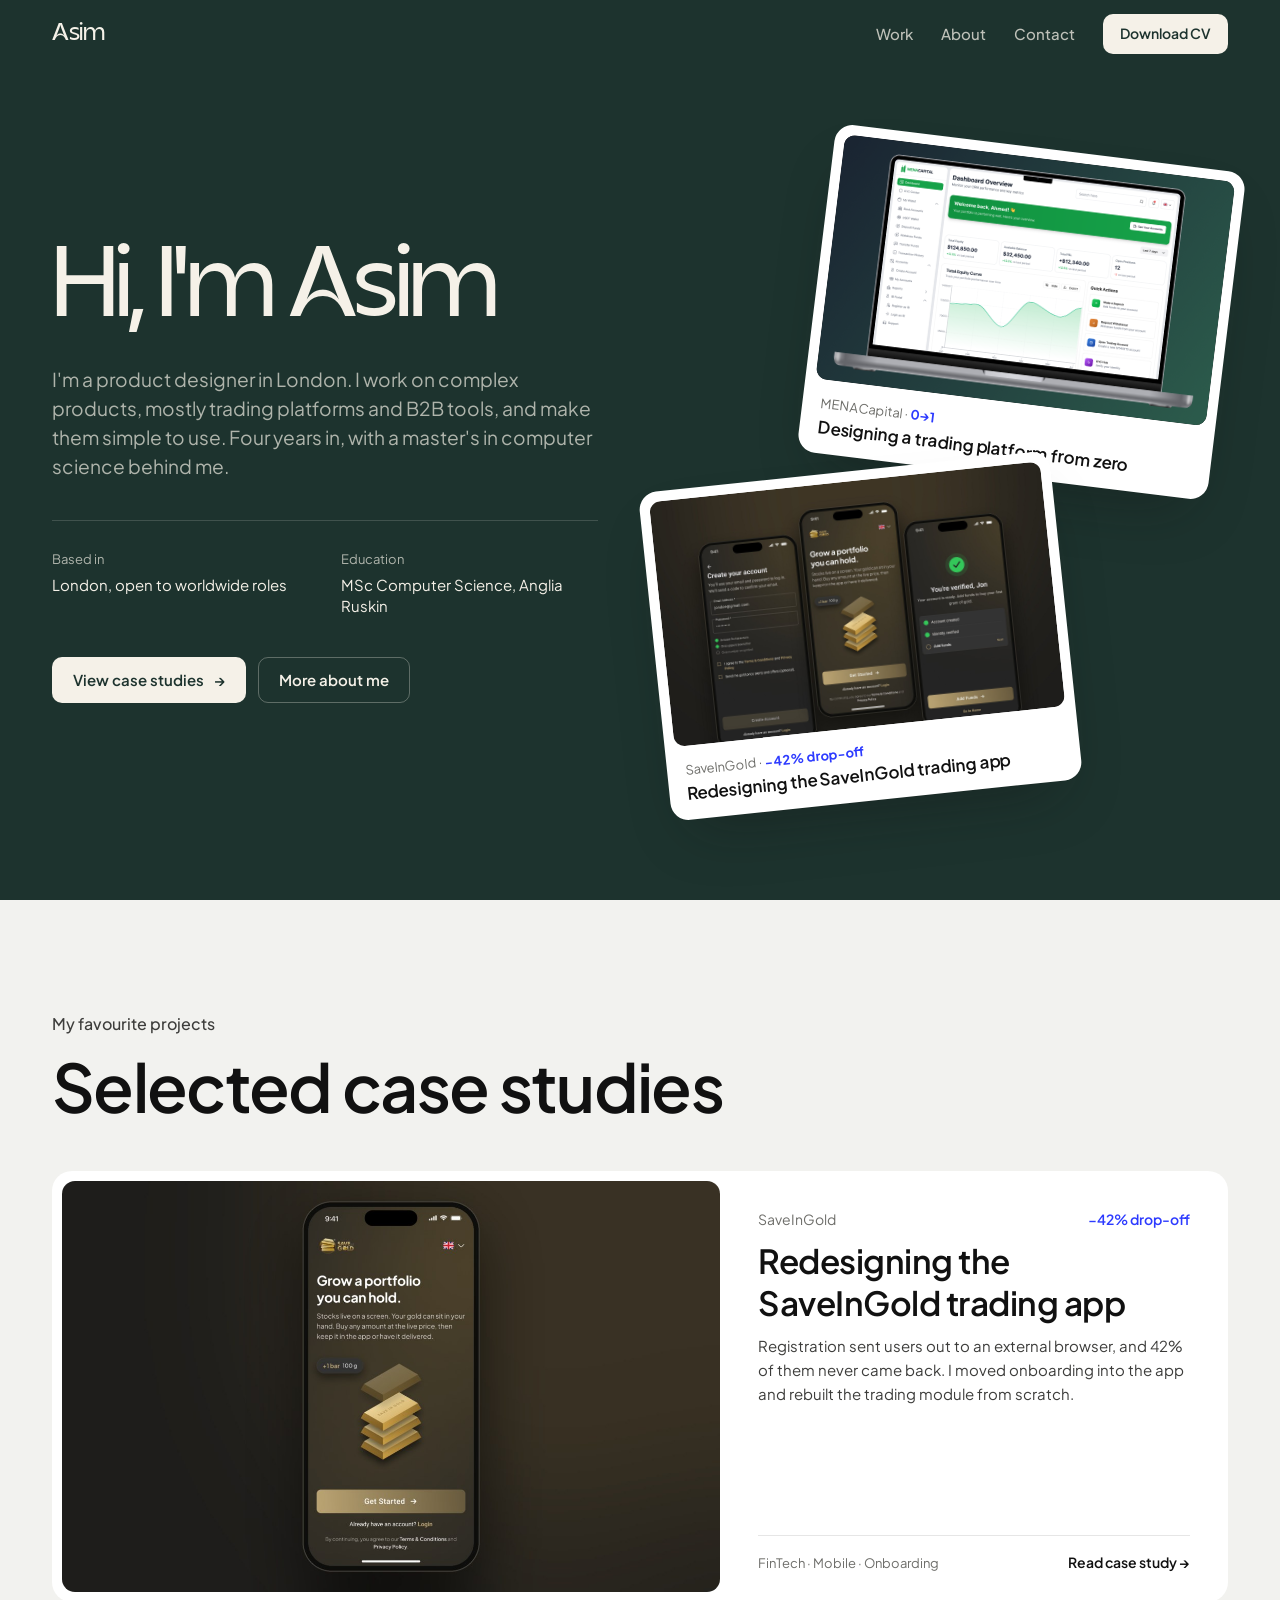
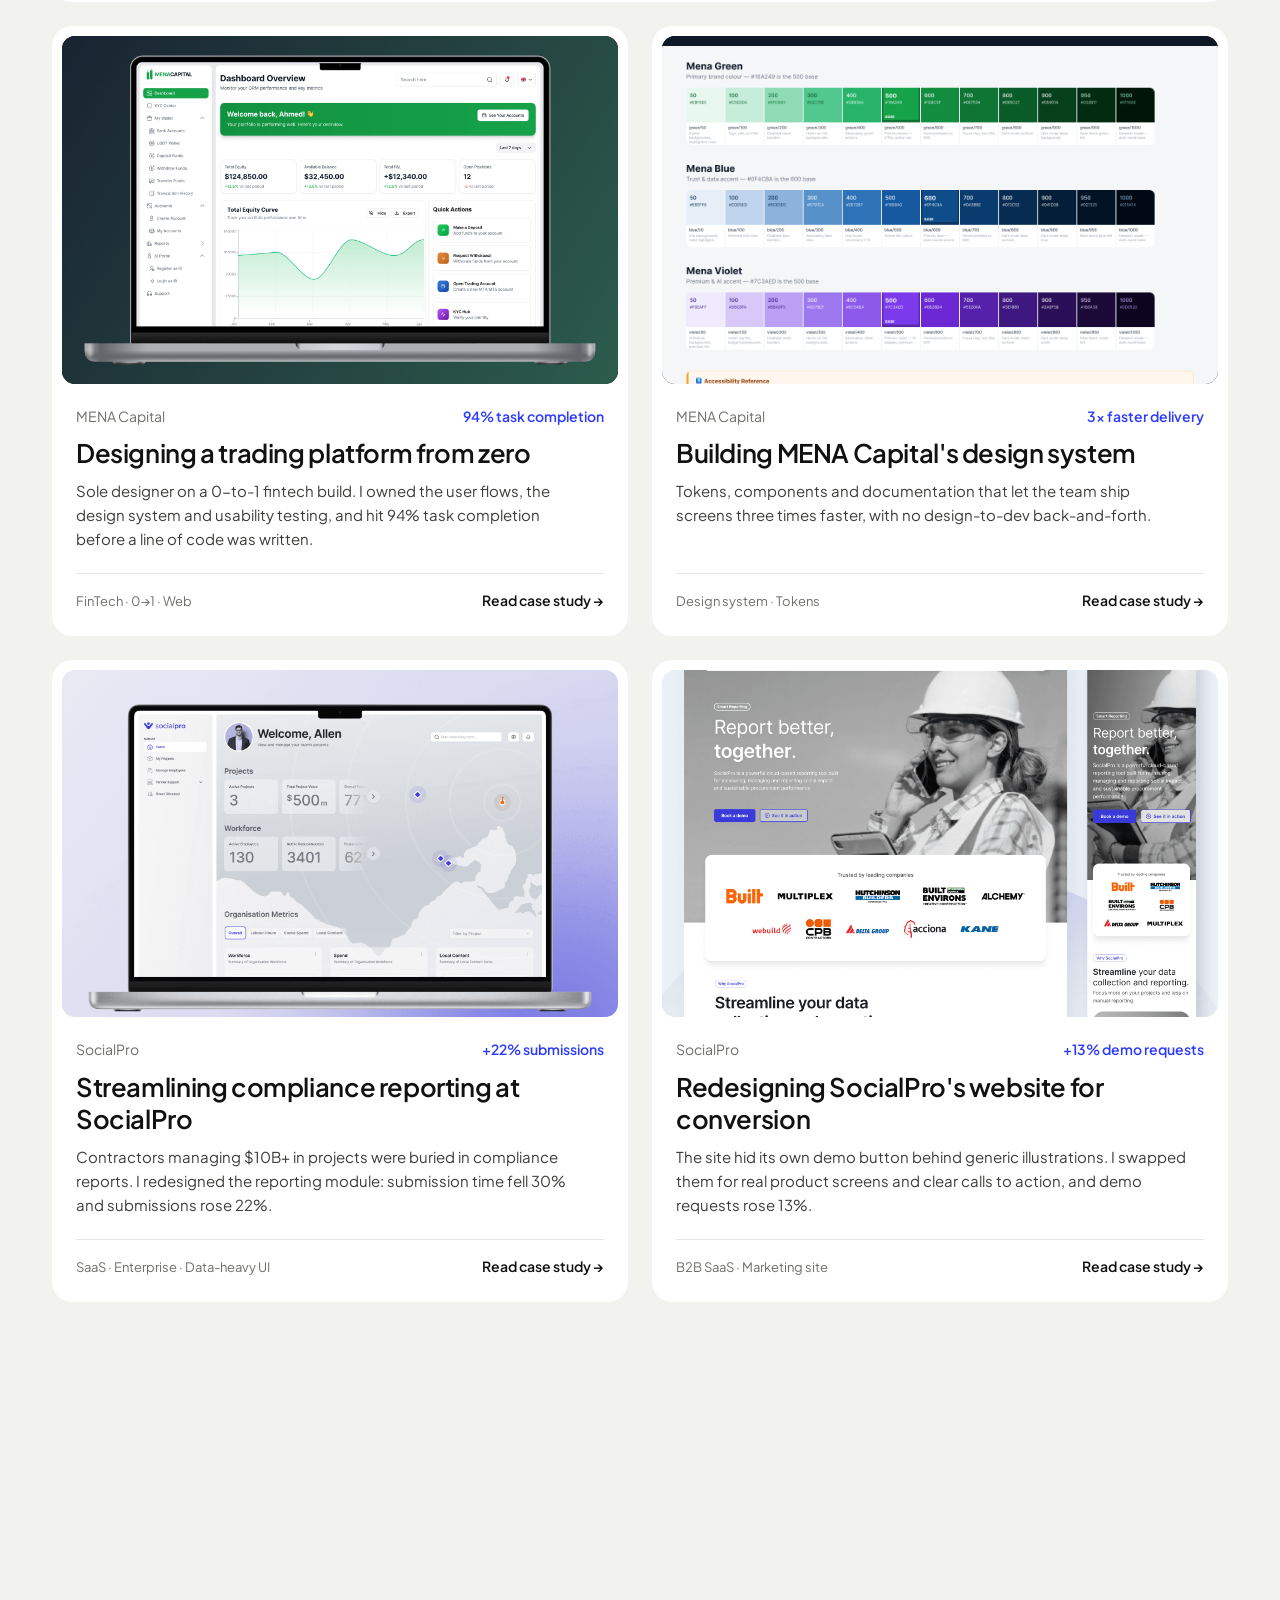
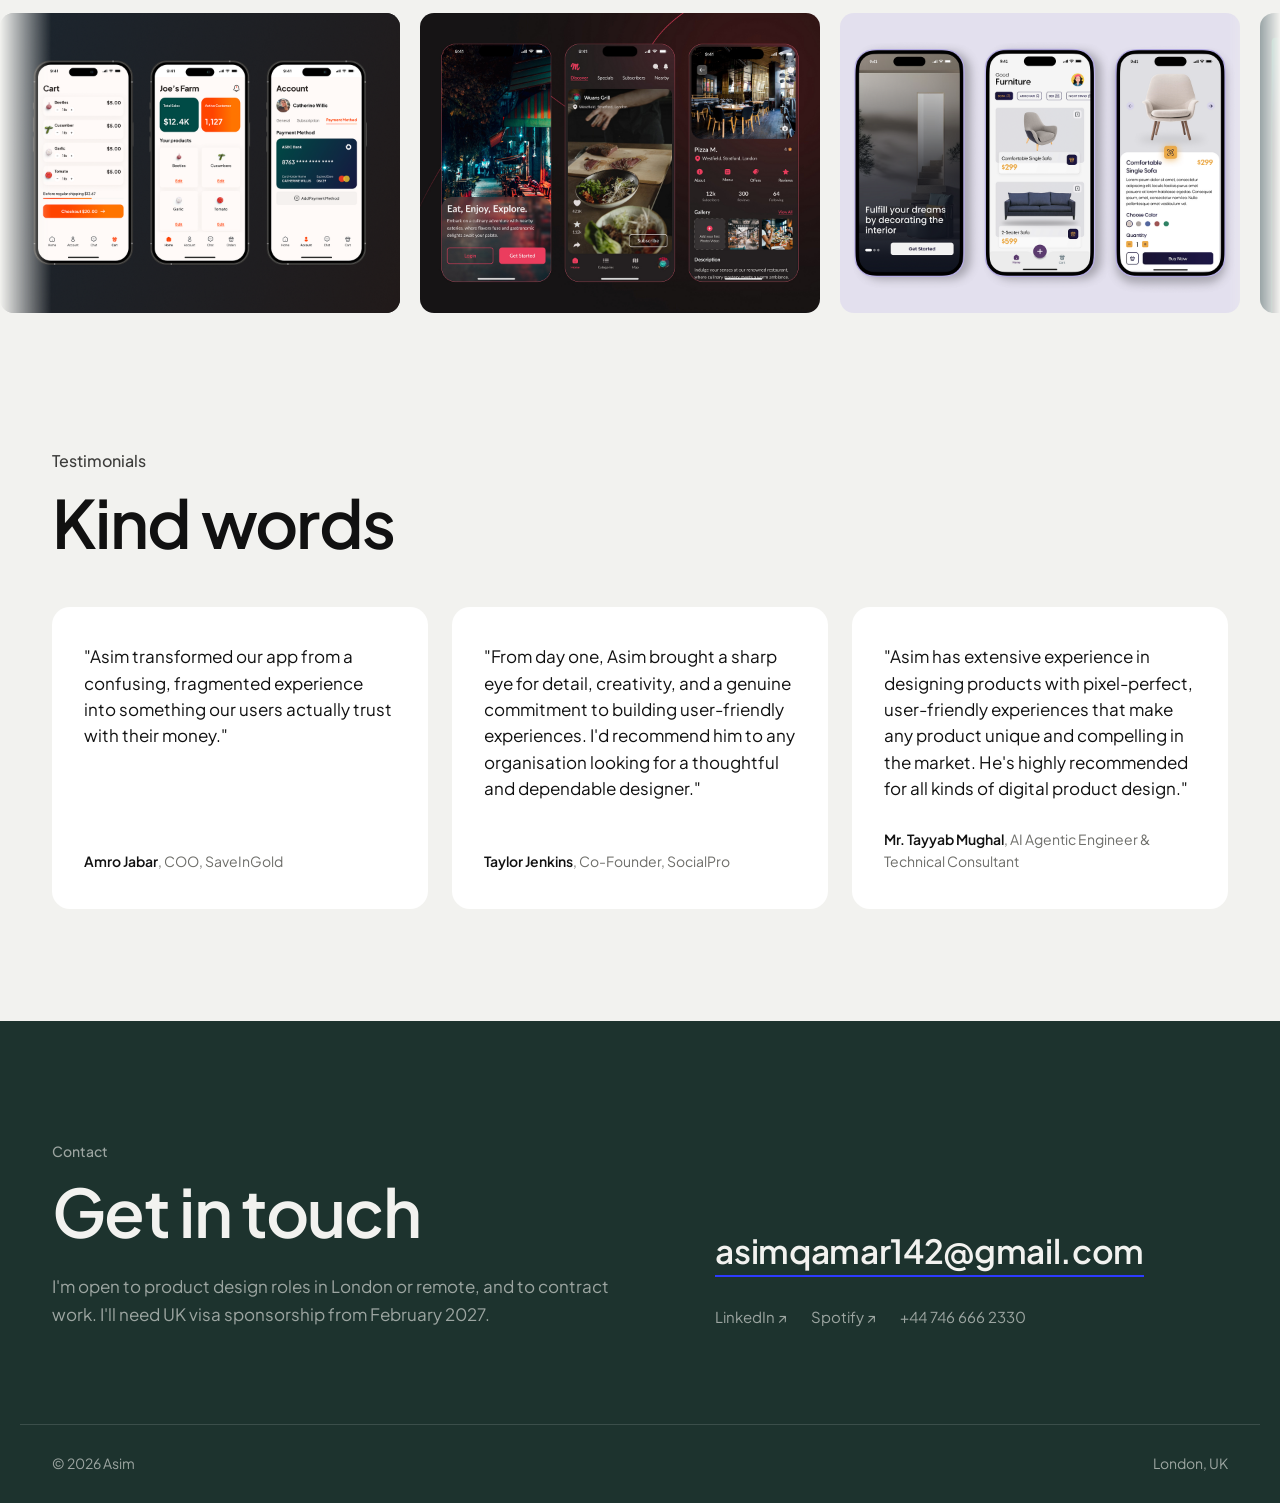
==== commit b339032b: "Remove intro line from case studies section Co-Authored-By: Claude Opus 5.5 <noreply@anthropic.com>" ====
--- a/index.html
+++ b/index.html
@@ -82,7 +82,6 @@
         <p class="kicker reveal">My favourite projects</p>
         <h2 class="title reveal">Selected case studies</h2>
       </div>
-      <p class="reveal">Mostly fintech and B2B SaaS. Each one went from research to release.</p>
     </div>
 
     <div class="work-grid">
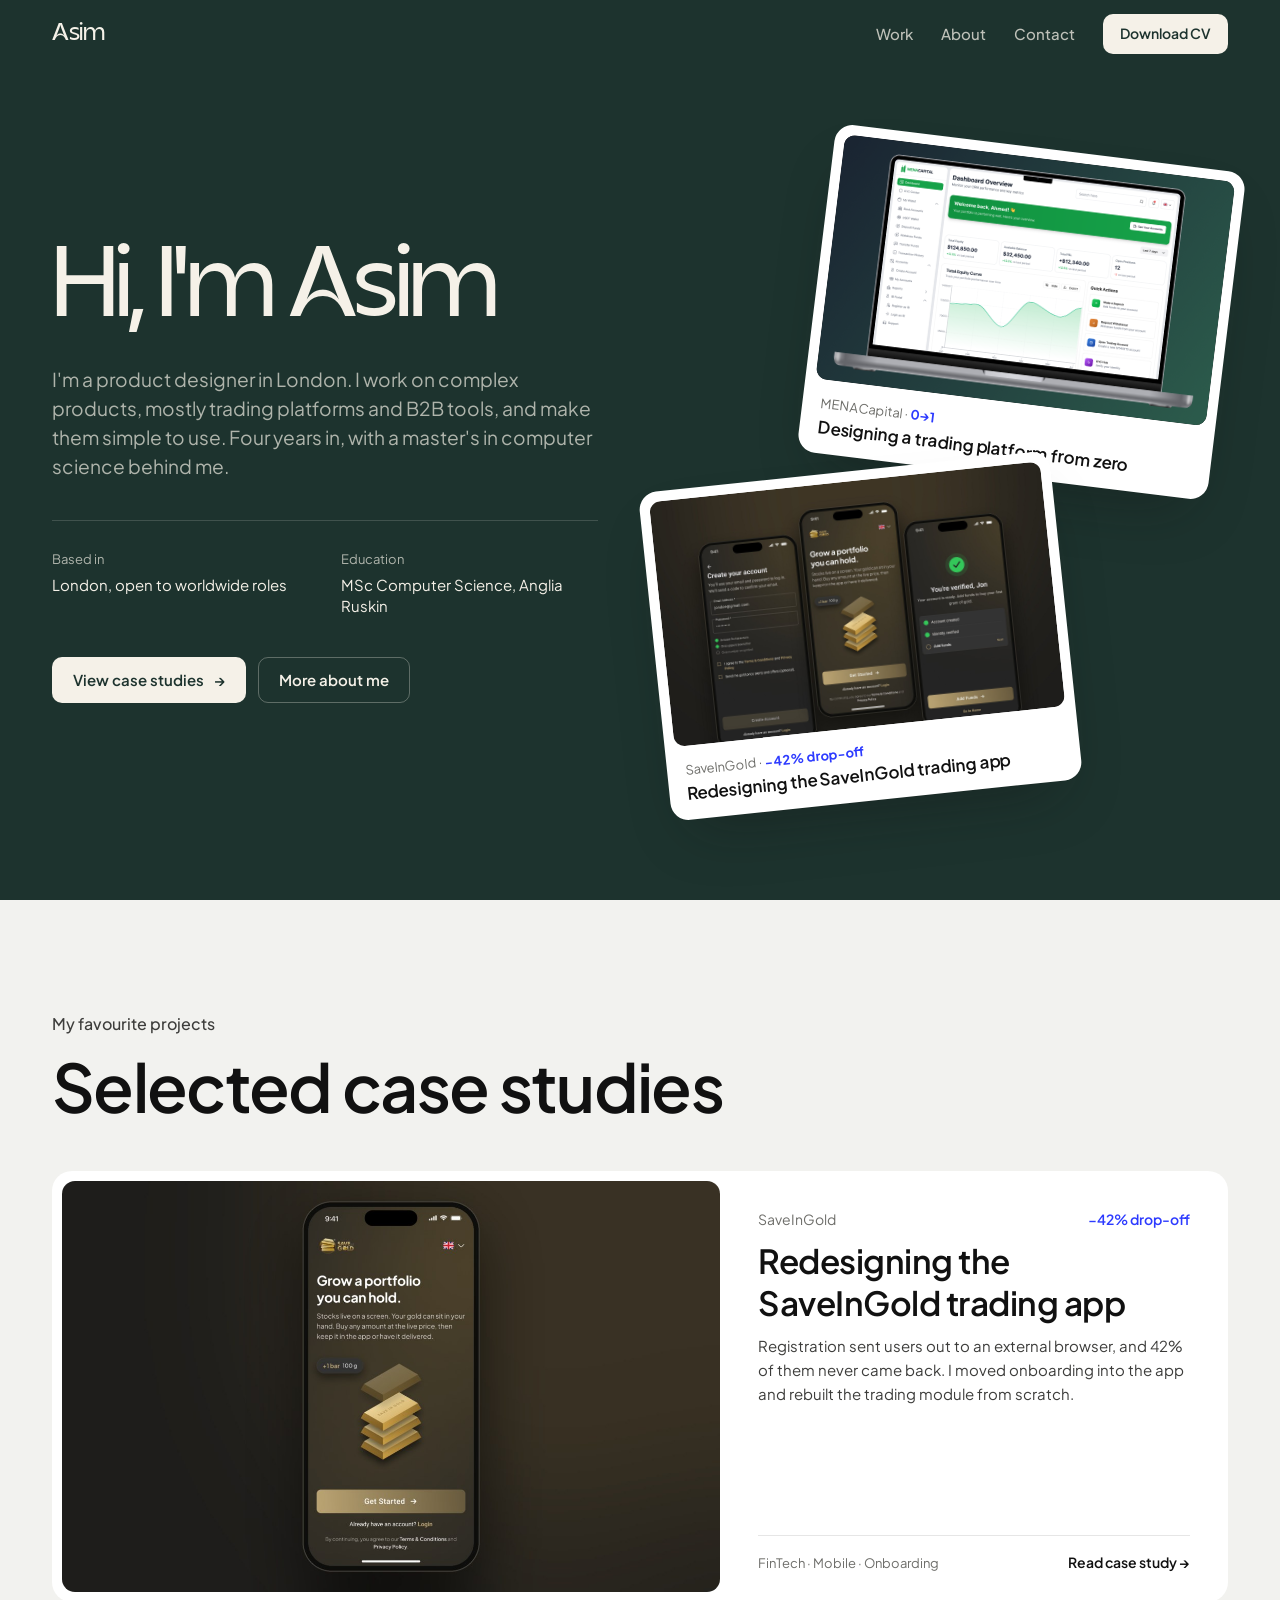
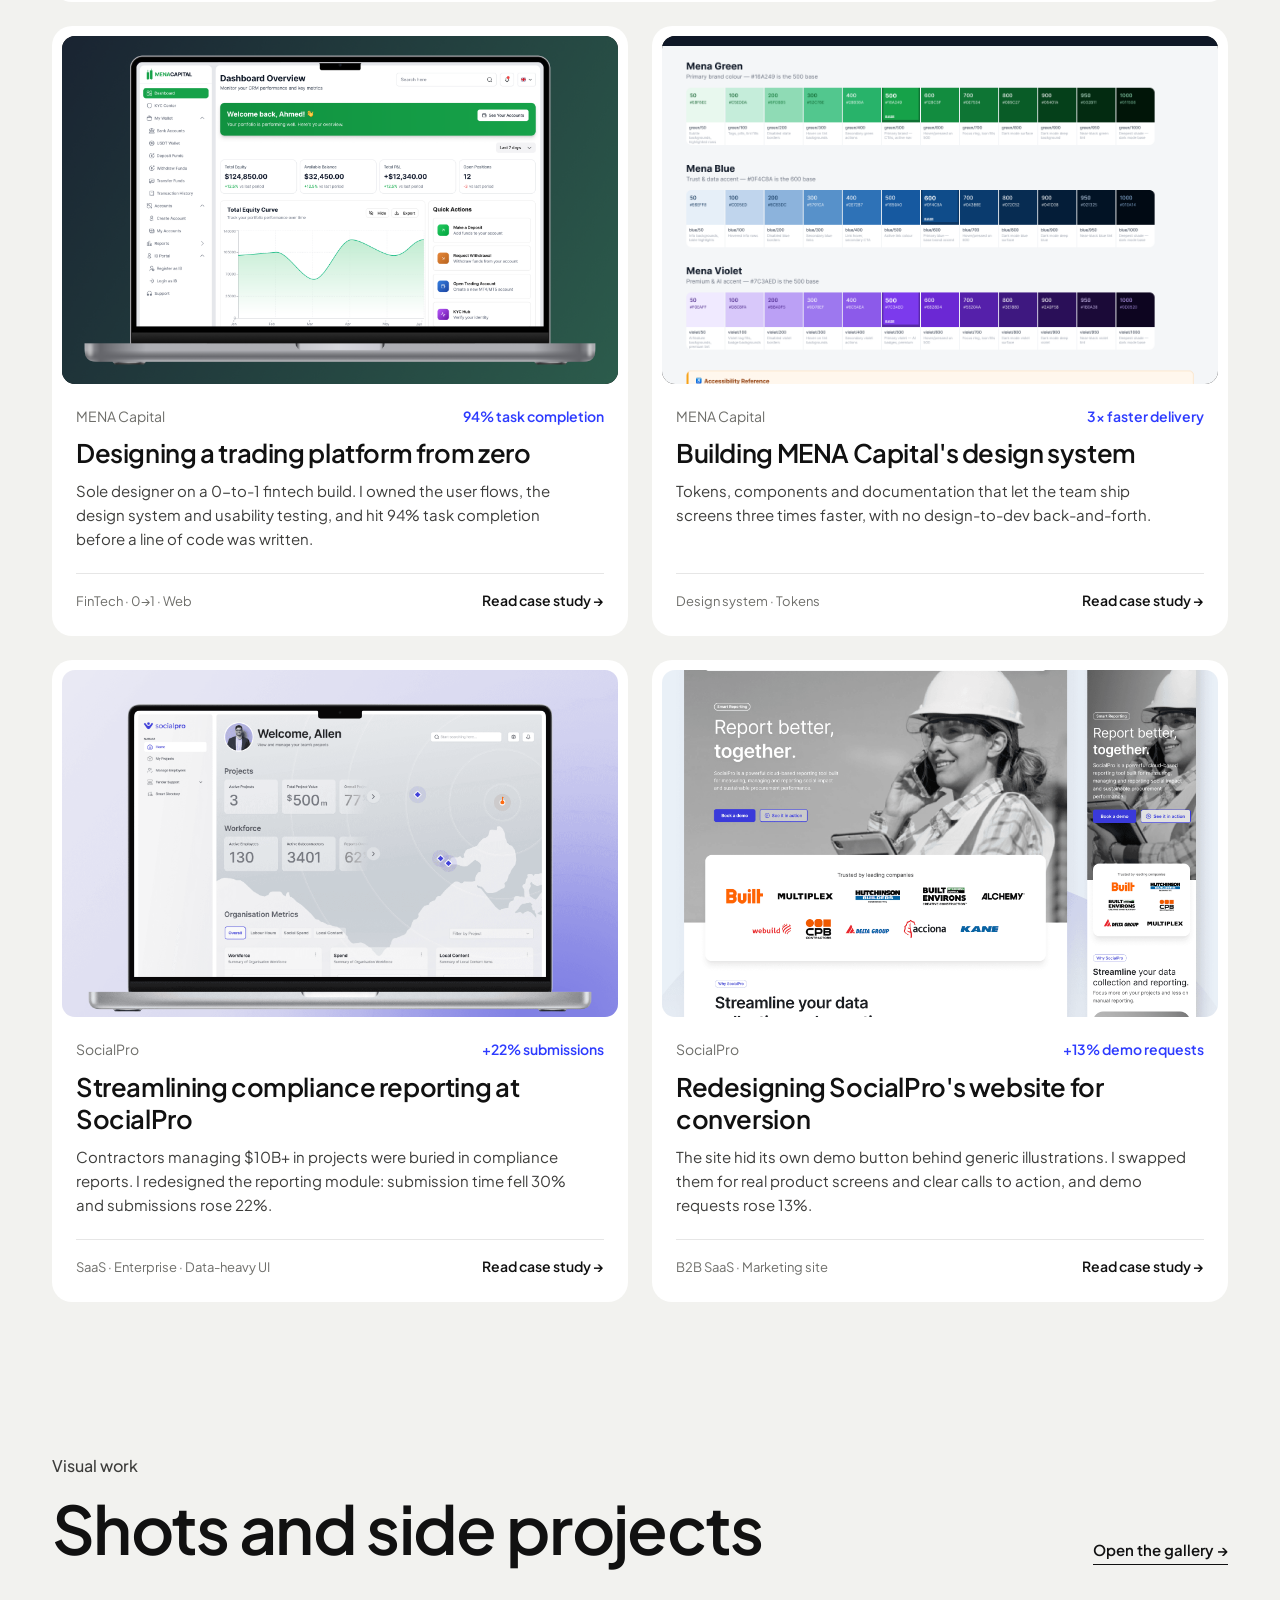
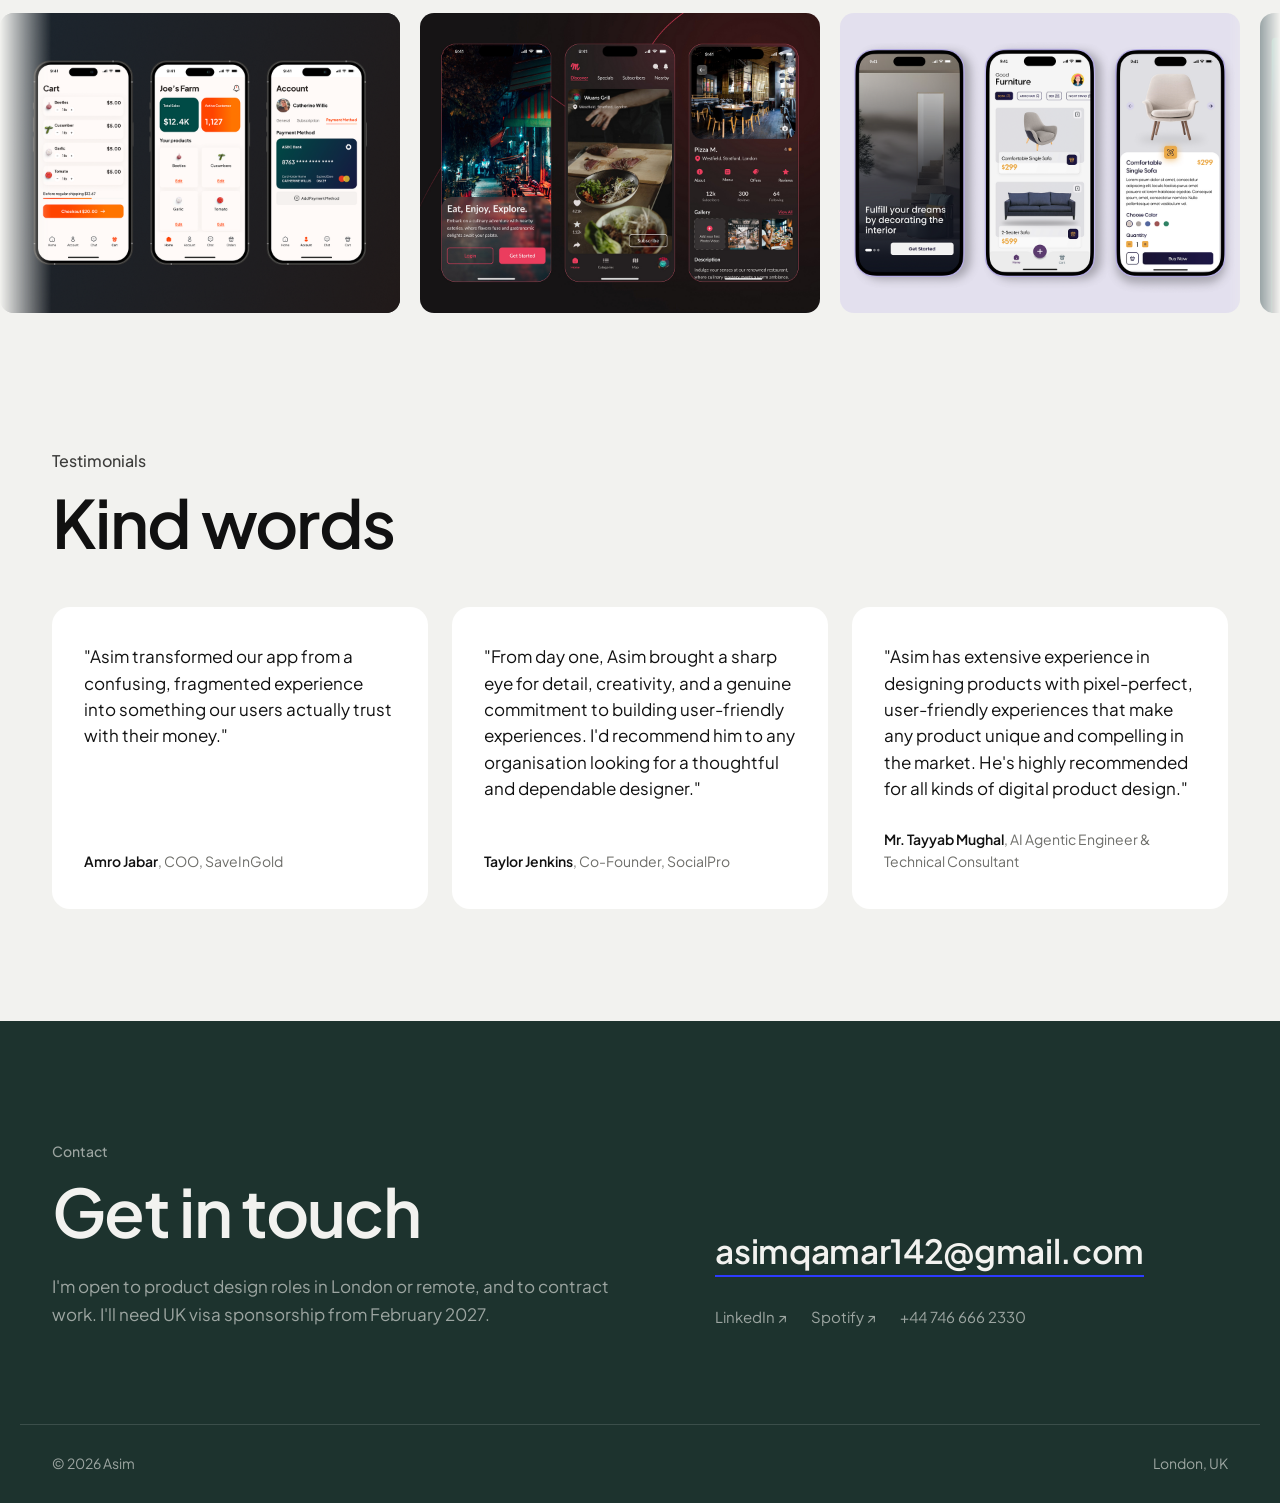
==== commit 36b5a04f: "Use static SaveInGold thumbnail in hero Co-Authored-By: Claude Opus 5.5 <noreply@anthropic.com>" ====
--- a/index.html
+++ b/index.html
@@ -65,7 +65,7 @@
       </div>
     </a>
     <a href="casestudy-saveingold.html" class="stack-card stack-front">
-      <video src="videos/sig-onboarding-thumb.mp4?v=3" poster="images/sig-v2/thumb.jpg" autoplay muted loop playsinline preload="metadata" aria-label="SaveInGold onboarding prototype"></video>
+      <img src="images/sig-v2/thumb.jpg" alt="SaveInGold onboarding screens">
       <div class="stack-cap">
         <p class="card-company">SaveInGold · <span class="card-metric">−42% drop-off</span></p>
         <p class="card-title">Redesigning the SaveInGold trading app</p>
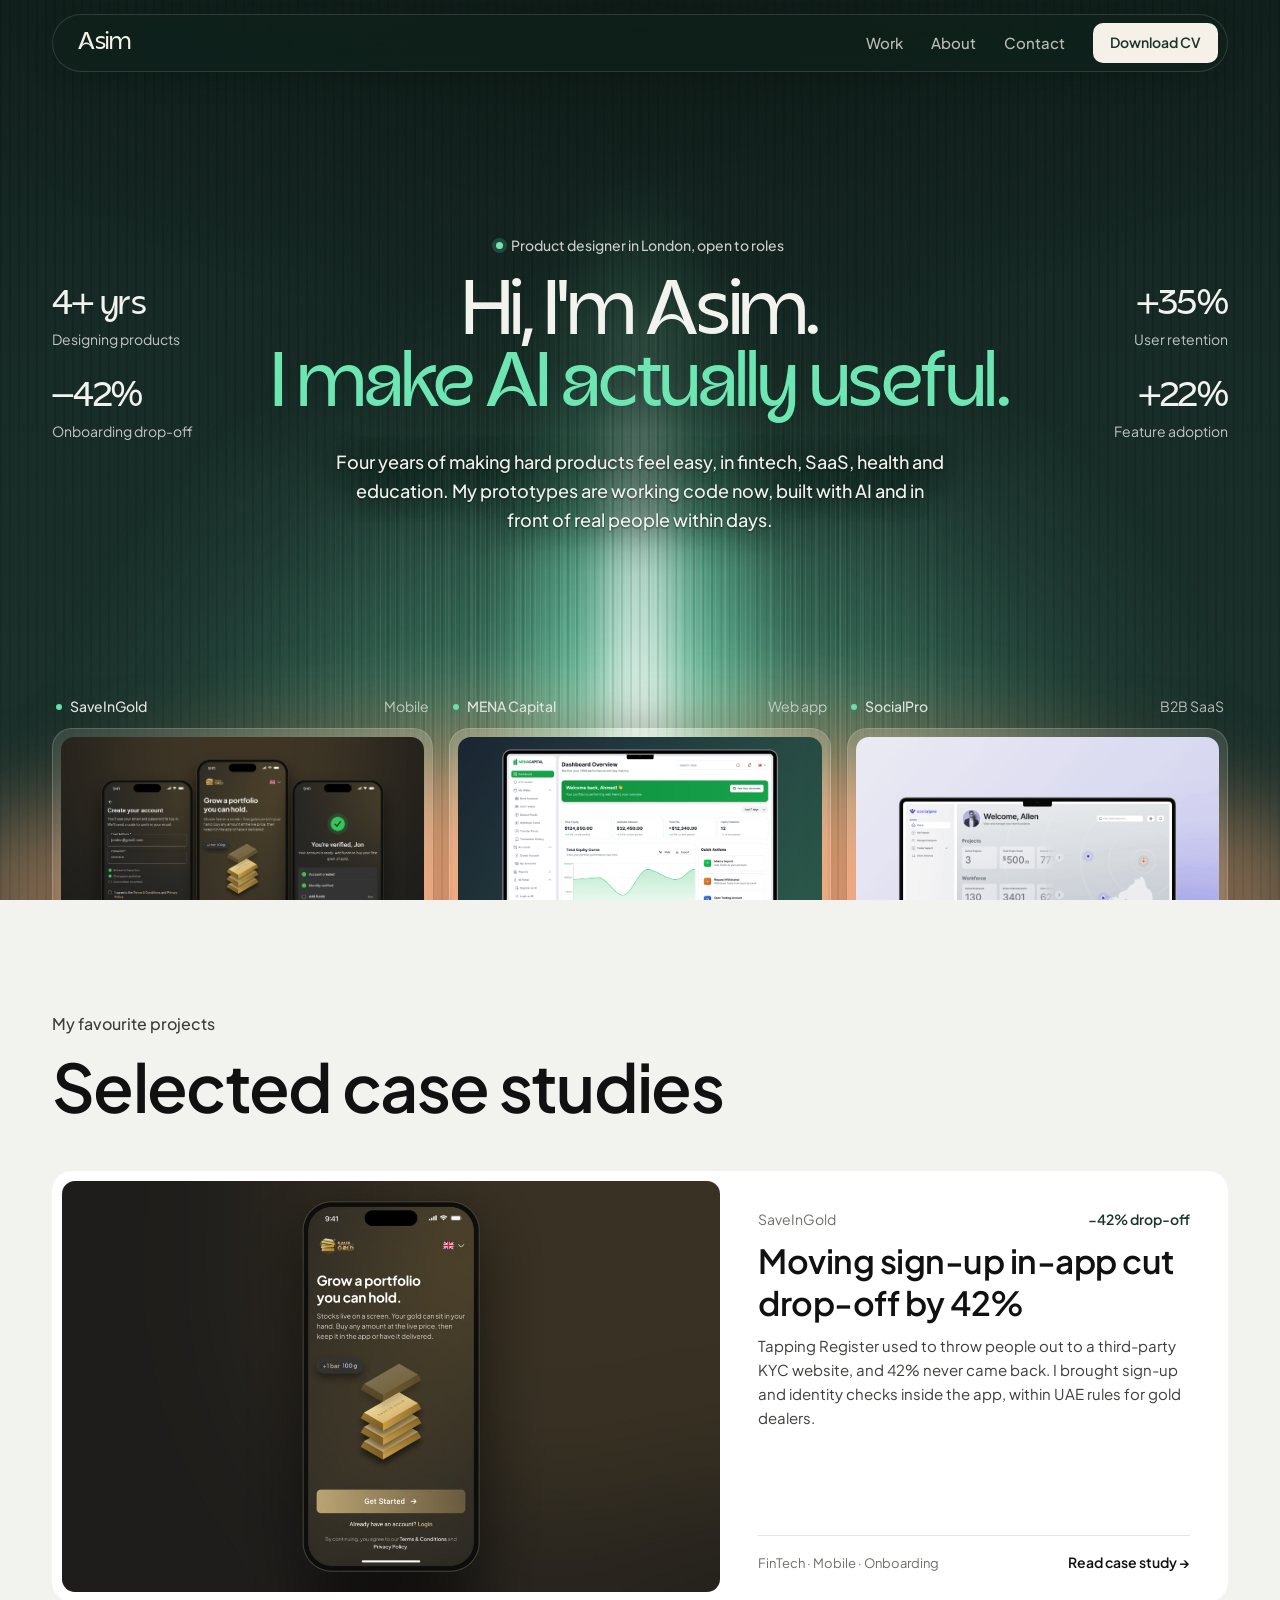
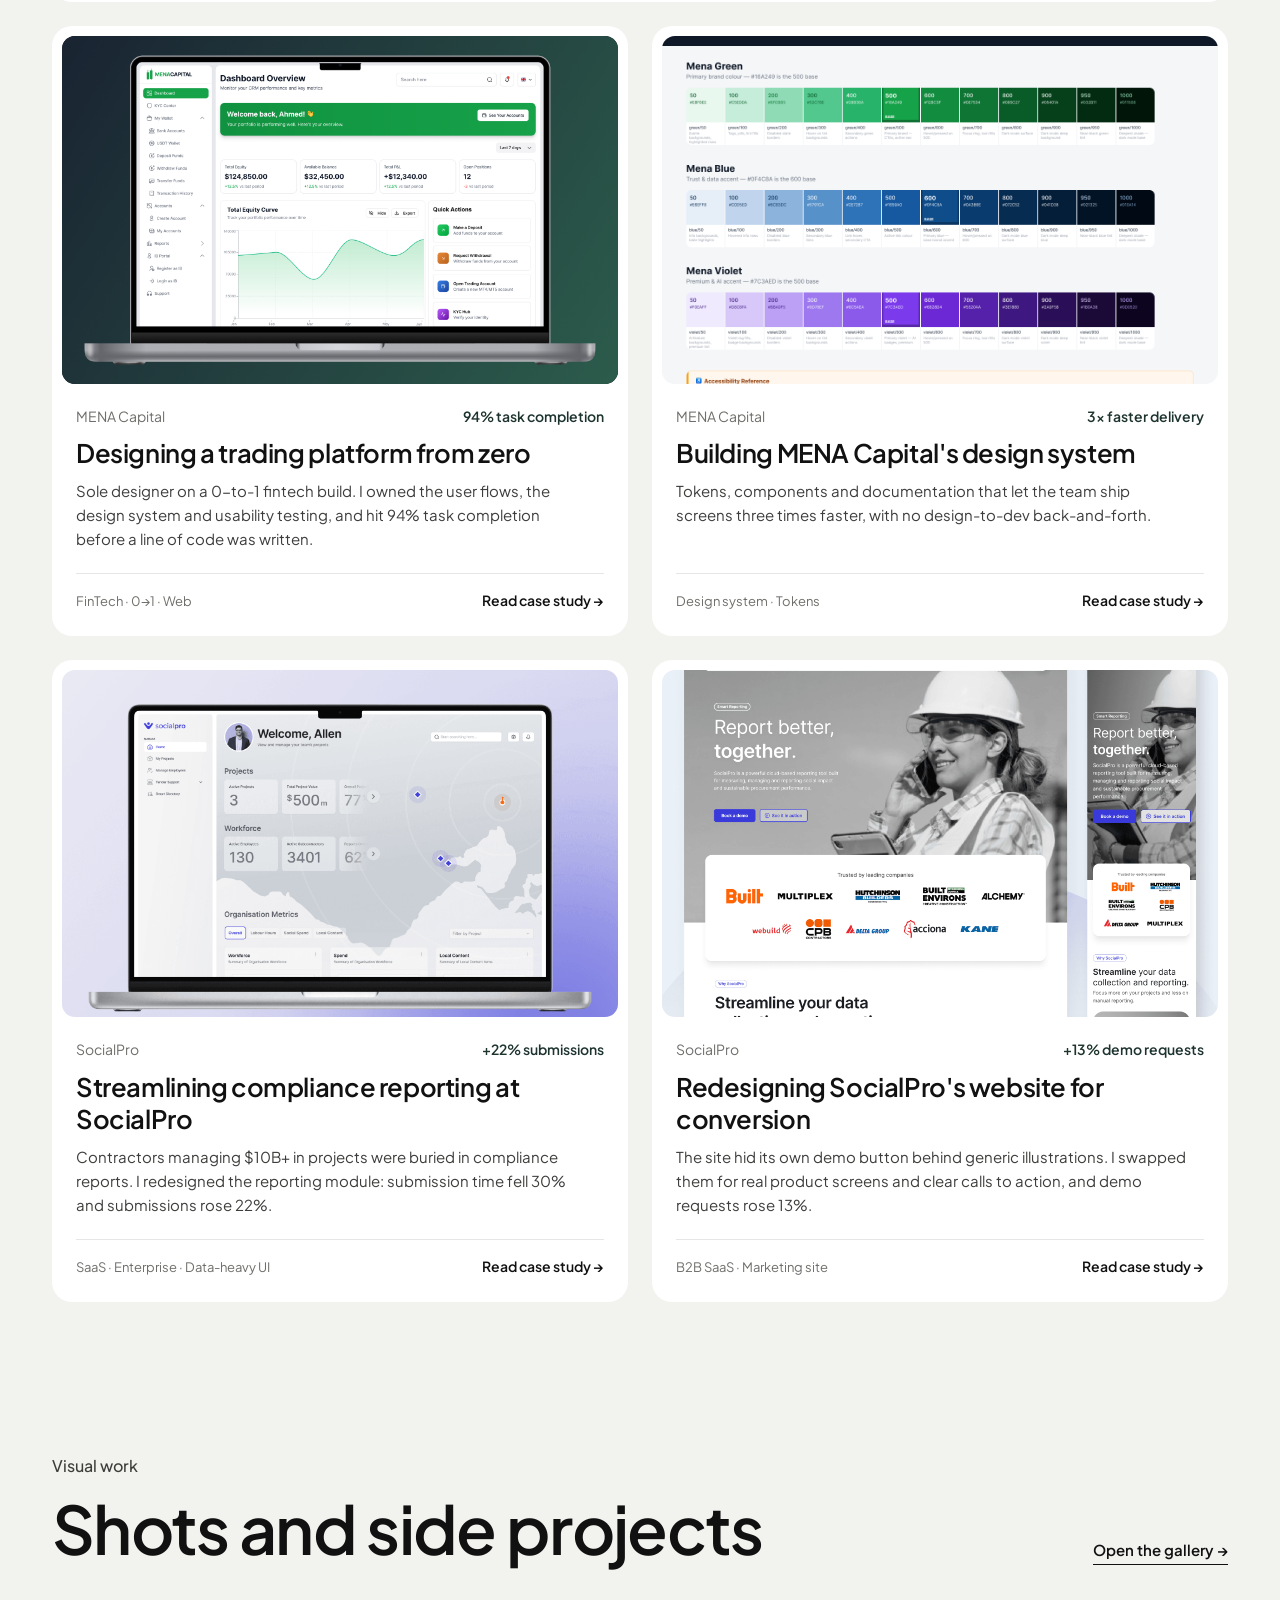
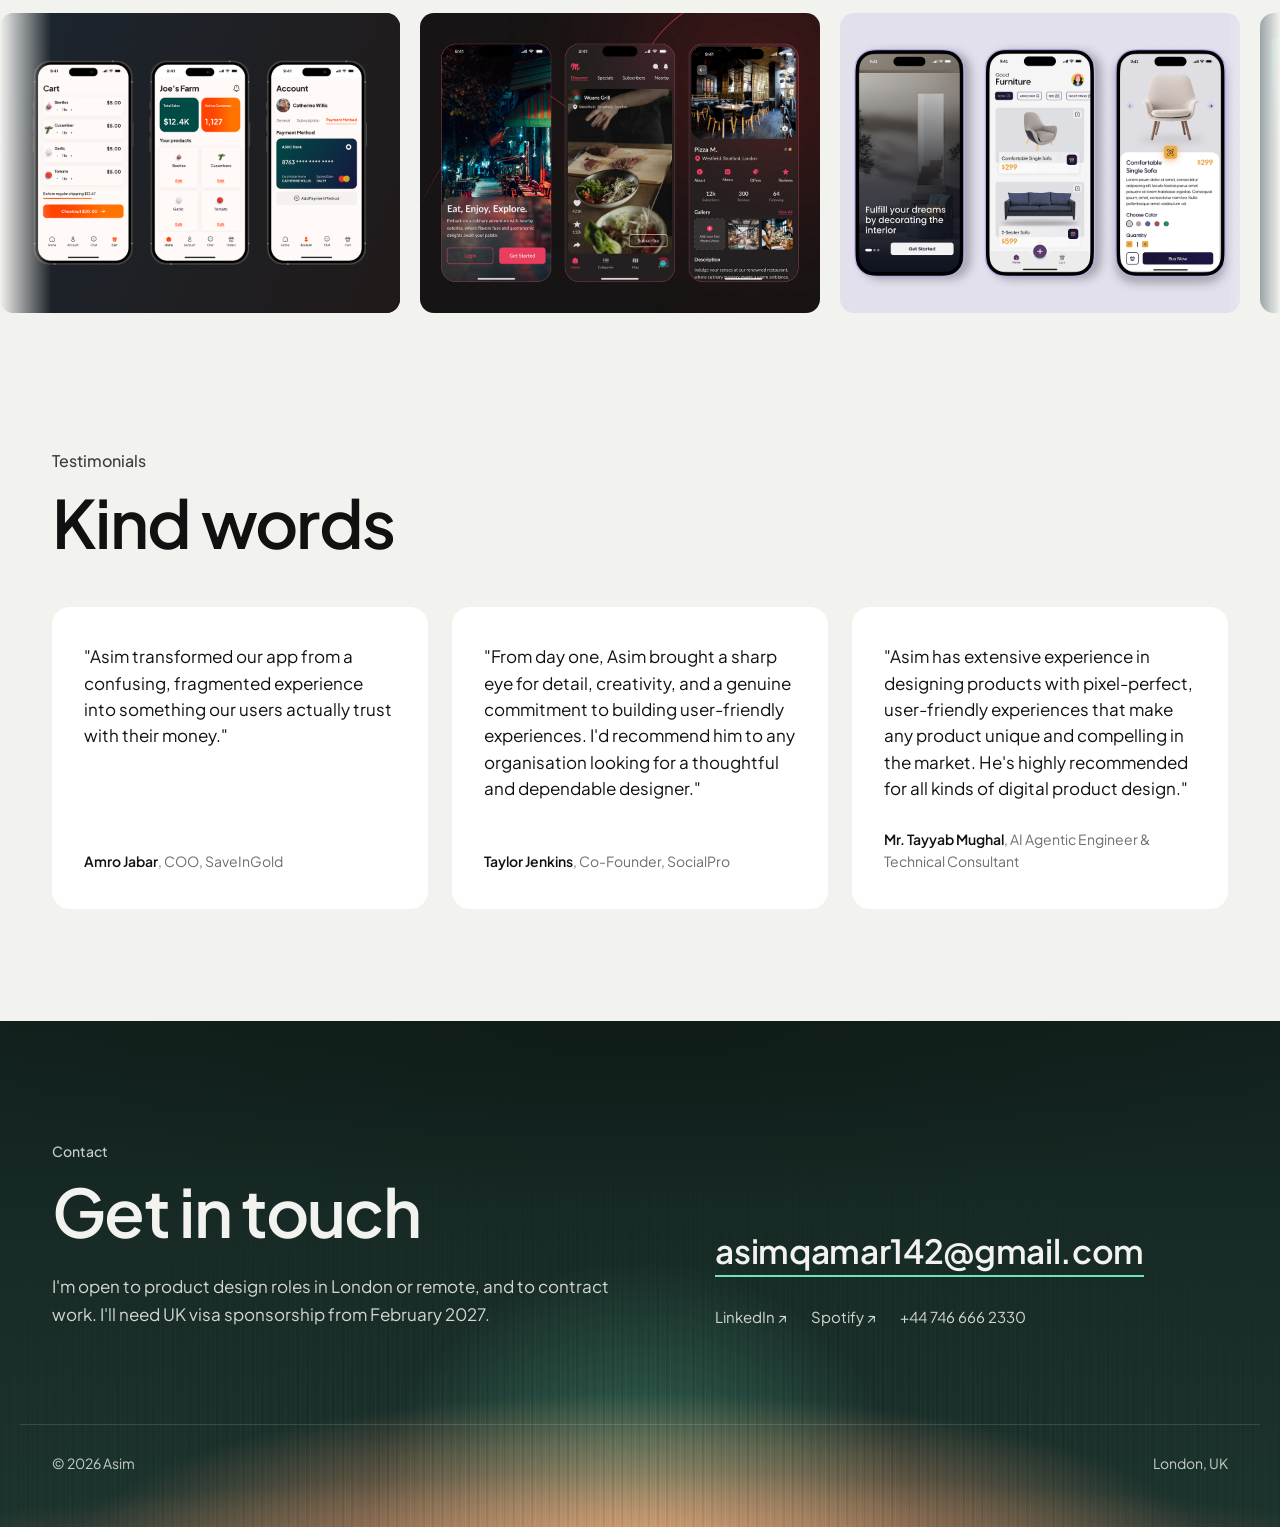
==== commit f2525cc6: "New AI hero, pill nav, peach accents and updated CV Homepage hero with pop-up case study cards and p" ====
--- a/index.html
+++ b/index.html
@@ -25,7 +25,7 @@
 <link rel="preconnect" href="https://fonts.googleapis.com">
 <link rel="preconnect" href="https://fonts.gstatic.com" crossorigin>
 <link href="https://fonts.googleapis.com/css2?family=Plus+Jakarta+Sans:wght@400;500;600;700&display=swap" rel="stylesheet">
-<link rel="stylesheet" href="site.css?v=11">
+<link rel="stylesheet" href="site.css?v=24">
 </head>
 <body class="home">
 
@@ -41,39 +41,57 @@
   </div>
 </nav>
 
-<div class="hero-band">
-<header class="wrap hero">
-  <div class="hero-copy">
-    <h1 class="hero-name">Hi, I'm Asim</h1>
-    <p class="hero-intro">I'm a product designer in London. I work on complex products, mostly trading platforms and B2B tools, and make them simple to use. Four years in, with a master's in computer science behind me.</p>
-    <dl class="hero-facts">
-      <div><dt>Based in</dt><dd>London, open to worldwide roles</dd></div>
-      <div><dt>Education</dt><dd>MSc Computer Science, Anglia Ruskin</dd></div>
-    </dl>
-    <div class="hero-actions">
-      <a href="#work" class="btn btn-dark">View case studies <span class="arrow">→</span></a>
-      <a href="about.html" class="btn btn-ghost">More about me</a>
-    </div>
-  </div>
-
-  <div class="hero-stack" aria-label="Featured case studies">
-    <a href="casestudy-mena.html" class="stack-card stack-back">
-      <img src="images/Mena-Thumbnail.png" alt="MENA Capital trading dashboard on a laptop">
-      <div class="stack-cap">
-        <p class="card-company">MENA Capital · <span class="card-metric">0→1</span></p>
-        <p class="card-title">Designing a trading platform from zero</p>
-      </div>
-    </a>
-    <a href="casestudy-saveingold.html" class="stack-card stack-front">
-      <img src="images/sig-v2/thumb.jpg" alt="SaveInGold onboarding screens">
-      <div class="stack-cap">
-        <p class="card-company">SaveInGold · <span class="card-metric">−42% drop-off</span></p>
-        <p class="card-title">Redesigning the SaveInGold trading app</p>
-      </div>
-    </a>
-  </div>
-</header>
-</div>
+<section class="hx" id="hero">
+  <div class="hx-bg" aria-hidden="true">
+    <div class="hx-floor-wide"></div><div class="hx-haze"></div><div class="hx-floor"></div><div class="hx-beam"></div>
+    <div class="hx-lines-dark"></div><div class="hx-lines"></div><div class="hx-vignette"></div>
+  </div>
+
+  <div class="hx-stage">
+    <div class="hx-stats" aria-hidden="true">
+      <ul>
+        <li><b>4+ yrs</b><span>Designing products</span></li>
+        <li><b>−42%</b><span>Onboarding drop-off</span></li>
+      </ul>
+      <ul class="right">
+        <li><b>+35%</b><span>User retention</span></li>
+        <li><b>+22%</b><span>Feature adoption</span></li>
+      </ul>
+    </div>
+
+    <div class="hx-copy">
+      <p class="hx-kicker">Product designer in London, open to roles</p>
+      <h1 class="hx-title">Hi, I'm Asim.<br><span>I make AI actually useful.</span></h1>
+      <p class="hx-intro">Four years of making hard products feel easy, in fintech, SaaS, health and education. My prototypes are working code now, built with AI and in front of real people within days.</p>
+    </div>
+
+    <a class="hx-pop" id="hx-pop" href="#" tabindex="-1" aria-hidden="true">
+      <div class="hx-pop-media"><img src="images/sig-v2/thumb.jpg" alt=""><div class="hx-shine"></div></div>
+      <div class="hx-pop-bar">
+        <div>
+          <p class="hx-pop-meta"><span data-pop="co"></span> · <b data-pop="metric"></b></p>
+          <p class="hx-pop-title" data-pop="title"></p>
+        </div>
+        <span class="hx-pop-go">Read case study</span>
+      </div>
+    </a>
+  </div>
+
+  <div class="hx-tray" aria-label="Featured case studies">
+    <a class="hx-card" href="casestudy-saveingold.html" data-co="SaveInGold" data-metric="−42% drop-off" data-title="Moving sign-up in-app cut drop-off by 42%">
+      <p class="hx-label">SaveInGold <em>Mobile</em></p>
+      <div class="hx-media"><img src="images/sig-v2/thumb.jpg" alt="SaveInGold onboarding screens"></div>
+    </a>
+    <a class="hx-card" href="casestudy-mena.html" data-co="MENA Capital" data-metric="94% task completion" data-title="Designing a trading platform from zero">
+      <p class="hx-label">MENA Capital <em>Web app</em></p>
+      <div class="hx-media"><img src="images/Mena-Thumbnail.png" alt="MENA Capital trading dashboard"></div>
+    </a>
+    <a class="hx-card" href="casestudy-socialpro.html" data-co="SocialPro" data-metric="+22% submissions" data-title="Streamlining compliance reporting at SocialPro">
+      <p class="hx-label">SocialPro <em>B2B SaaS</em></p>
+      <div class="hx-media"><img src="images/socialpro-dashboard.png" alt="SocialPro reporting dashboard"></div>
+    </a>
+  </div>
+</section>
 
 <section class="work" id="work">
   <div class="wrap">
@@ -89,8 +107,8 @@
         <div class="case-media"><video src="videos/sig-onboarding-thumb.mp4?v=3" poster="videos/sig-onboarding-thumb-poster.jpg?v=3" autoplay muted loop playsinline preload="metadata" aria-label="SaveInGold onboarding prototype"></video></div>
         <div class="case-body">
           <div class="case-top"><span>SaveInGold</span><span class="case-metric">−42% drop-off</span></div>
-          <h3 class="case-title">Redesigning the SaveInGold trading app</h3>
-          <p class="case-hook">Registration sent users out to an external browser, and 42% of them never came back. I moved onboarding into the app and rebuilt the trading module from scratch.</p>
+          <h3 class="case-title">Moving sign-up in-app cut drop-off by 42%</h3>
+          <p class="case-hook">Tapping Register used to throw people out to a third-party KYC website, and 42% never came back. I brought sign-up and identity checks inside the app, within UAE rules for gold dealers.</p>
           <div class="case-foot"><span>FinTech · Mobile · Onboarding</span><span class="go">Read case study →</span></div>
         </div>
       </a>
@@ -189,6 +207,7 @@
   </div>
 </section>
 
+<div class="site-end">
 <section class="contact" id="contact">
   <div class="wrap contact-grid">
     <div>
@@ -213,7 +232,8 @@
     <span>London, UK</span>
   </div>
 </footer>
-
-<script src="site.js?v=2"></script>
+</div>
+
+<script src="site.js?v=4"></script>
 </body>
 </html>
--- a/site.css
+++ b/site.css
@@ -13,8 +13,8 @@
   --ink-2: #3D3D3B;
   --muted: #6E6E6A;
   --line: rgba(17, 17, 17, 0.1);
-  --accent: #2D3BFF;
-  --accent-deep: #1B27C7;
+  --accent: #1D332E;
+  --accent-deep: #12211D;
   --dark: #111111;
   --on-dark: #F2F2EF;
   --on-dark-muted: rgba(242, 242, 239, 0.6);
@@ -297,12 +297,12 @@
   font-size: clamp(22px, 2.6vw, 34px);
   font-weight: 600;
   letter-spacing: -0.01em;
-  border-bottom: 2px solid var(--accent);
+  border-bottom: 2px solid #6EE6B4;
   padding-bottom: 4px;
   transition: color 0.2s ease;
   word-break: break-all;
 }
-.contact-email:hover { color: #8F98FF; }
+.contact-email:hover { color: #6EE6B4; }
 .contact-links { display: flex; gap: 24px; flex-wrap: wrap; margin-top: 28px; font-size: 15px; color: var(--on-dark-muted); }
 .contact-links a:hover { color: var(--on-dark); }
 footer { background: var(--dark); color: var(--on-dark-muted); font-size: 14px; }
@@ -424,3 +424,167 @@
 /* SECTION HEADINGS: Plus Jakarta Sans (Acorn stays on logo, hero and footer) */
 h2.title { font-family: var(--sans); font-weight: 600; letter-spacing: -0.025em; line-height: 1.08; }
 .stack-card video { display: block; width: 100%; aspect-ratio: 16 / 10; object-fit: cover; border-radius: 11px; background: var(--dark); }
+
+/* ===== HOME HERO: light beam, case study tray, pop-up preview ===== */
+.hx {
+  --acc: 110, 230, 180;
+  --base: 255, 168, 120;
+  --hx-cream: #F2F2EF;
+  --hx-muted: rgba(242, 242, 239, 0.62);
+  --hx-out: cubic-bezier(0.22, 1, 0.36, 1);
+  --hx-spring: cubic-bezier(0.34, 1.4, 0.5, 1);
+  position: relative; height: 100vh; height: 100svh; min-height: 660px; overflow: hidden; isolation: isolate;
+  display: flex; flex-direction: column; padding-top: 68px;
+  color: var(--hx-cream);
+  background: linear-gradient(to bottom, #12211D 0%, #182C27 40%, #1D332E 100%);
+}
+body.home nav.top:not(.scrolled) { background: transparent; backdrop-filter: none; -webkit-backdrop-filter: none; }
+
+.hx-bg { position: absolute; inset: 0; z-index: -1; pointer-events: none; overflow: hidden; }
+.hx-bg > * { position: absolute; }
+.hx-haze { left: 50%; bottom: 0; width: 130%; height: 100%; transform: translateX(-50%);
+  background: radial-gradient(42% 78% at 50% 100%, rgba(var(--acc), 0.85), rgba(var(--acc), 0.45) 40%, rgba(var(--acc), 0.1) 70%, rgba(var(--acc), 0) 90%);
+  filter: blur(30px); }
+.hx-beam { left: 50%; top: 0; bottom: 0; width: 34vw; transform: translateX(-50%);
+  background:
+    radial-gradient(18% 70% at 50% 80%, rgba(242, 242, 239, 0.95), rgba(242, 242, 239, 0) 70%),
+    radial-gradient(45% 95% at 50% 100%, rgba(var(--acc), 0.95), rgba(var(--acc), 0.35) 55%, rgba(var(--acc), 0) 85%);
+  filter: blur(18px); mix-blend-mode: screen; animation: hx-breathe 6s ease-in-out infinite alternate; }
+@keyframes hx-breathe { from { opacity: 0.8; transform: translateX(-50%) scaleX(0.92); } to { opacity: 1; transform: translateX(-50%) scaleX(1.06); } }
+/* peach base: a wide band of warm light sitting on the bottom edge of the screen, behind the thumbnails */
+.hx-floor { left: -15%; right: -15%; bottom: -26%; height: 52%; border-radius: 50%;
+  background: radial-gradient(50% 50% at 50% 50%, rgba(var(--base), 1), rgba(var(--base), 0.9) 40%, rgba(var(--base), 0.45) 65%, rgba(var(--base), 0) 85%);
+  filter: blur(46px); animation: hx-floor 12s ease-in-out infinite alternate; }
+@keyframes hx-floor { to { transform: translateY(-2%) scaleX(1.05); } }
+.hx-floor-wide { left: -30%; right: -30%; bottom: -22%; height: 44%; border-radius: 50%;
+  background: radial-gradient(50% 50% at 50% 50%, rgba(var(--base), 0.85), rgba(var(--base), 0.4) 55%, rgba(var(--base), 0) 80%);
+  filter: blur(50px); }
+@keyframes hx-floor { to { transform: translateY(-3%) scaleX(1.05); } }
+.hx-lines-dark { inset: 0;
+  background: repeating-linear-gradient(90deg, rgba(4, 12, 10, 0.22) 0 2px, rgba(4, 12, 10, 0) 2px 9px);
+  -webkit-mask-image: linear-gradient(to bottom, rgba(0,0,0,0.9), rgba(0,0,0,0.3));
+          mask-image: linear-gradient(to bottom, rgba(0,0,0,0.9), rgba(0,0,0,0.3)); }
+.hx-lines { inset: 0;
+  background:
+    repeating-linear-gradient(90deg, rgba(255,255,255,0.16) 0 1px, rgba(255,255,255,0) 1px 5px),
+    repeating-linear-gradient(90deg, rgba(255,255,255,0) 0 11px, rgba(255,255,255,0.12) 11px 13px, rgba(255,255,255,0) 13px 23px);
+  -webkit-mask-image: radial-gradient(38% 95% at 50% 100%, #000 0%, rgba(0,0,0,0.55) 45%, rgba(0,0,0,0.08) 80%, transparent 100%);
+          mask-image: radial-gradient(38% 95% at 50% 100%, #000 0%, rgba(0,0,0,0.55) 45%, rgba(0,0,0,0.08) 80%, transparent 100%);
+  mix-blend-mode: soft-light; }
+.hx-vignette { inset: 0; background: radial-gradient(90% 60% at 50% 0%, rgba(14, 26, 22, 0.75), rgba(14, 26, 22, 0) 62%); }
+
+.hx-stage { position: relative; flex: 1; display: grid; place-items: center; padding: 32px var(--gutter) 0; }
+.hx-copy { position: relative; text-align: center; max-width: 760px; transition: opacity .7s var(--hx-out), filter .7s var(--hx-out), transform .9s var(--hx-out); }
+.hx-kicker { display: inline-flex; align-items: center; gap: 8px; font-size: 14px; font-weight: 500; color: rgba(242, 242, 239, 0.82); margin-bottom: 22px; }
+.hx-kicker::before { content: ""; width: 7px; height: 7px; border-radius: 50%; background: rgb(var(--acc)); box-shadow: 0 0 0 4px rgba(var(--acc), 0.18); animation: hx-pulse 2.4s ease-in-out infinite; }
+@keyframes hx-pulse { 50% { box-shadow: 0 0 0 7px rgba(var(--acc), 0); } }
+.hx-copy::before { content: ""; position: absolute; inset: -40px -80px; z-index: -1; pointer-events: none; background: radial-gradient(closest-side, rgba(14, 26, 22, 0.55), rgba(14, 26, 22, 0)); }
+.hx-title { font-family: var(--display); font-weight: 700; font-size: clamp(42px, 5.8vw, 84px); line-height: 0.98; letter-spacing: -0.03em; }
+.hx-title span { color: rgb(var(--acc)); }
+.hx-intro { margin: 24px auto 0; max-width: 34em; font-size: 18px; font-weight: 500; line-height: 1.6; color: #F2F2EF; text-shadow: 0 1px 2px rgba(10, 20, 17, 0.6), 0 0 24px rgba(10, 20, 17, 0.9); }
+
+
+.hx-stats { position: absolute; inset: 0; pointer-events: none; display: flex; justify-content: space-between; align-items: center; width: calc(min(var(--max), 100%) - 2 * var(--gutter)); margin: 0 auto; transition: opacity .7s var(--hx-out); }
+.hx-stats ul { list-style: none; display: grid; gap: 30px; margin: 0; padding: 0; }
+.hx-stats .right { text-align: right; }
+.hx-stats b { display: block; font-family: var(--display); font-weight: 700; font-size: 34px; letter-spacing: -0.02em; line-height: 1; }
+.hx-stats span { display: block; margin-top: 6px; font-size: 14px; color: rgba(242, 242, 239, 0.78); }
+.hx.is-previewing .hx-copy { opacity: 0.12; filter: blur(8px); transform: scale(0.97); }
+.hx.is-previewing .hx-stats { opacity: 0.15; }
+
+.hx-tray { position: relative; z-index: 3; flex: none; height: clamp(150px, 24vh, 240px); align-items: start; width: calc(min(var(--max), 100%) - 2 * var(--gutter)); margin: 20px auto 0; display: grid; grid-template-columns: repeat(3, 1fr); gap: 16px; }
+.hx-card { position: relative; display: block; transform: translateY(12px); transition: transform .7s var(--hx-out); outline: none; }
+.hx-label { display: flex; align-items: center; gap: 8px; font-size: 14px; font-weight: 500; margin: 0 4px 10px; color: var(--hx-cream); }
+.hx-label::before { content: ""; width: 6px; height: 6px; border-radius: 50%; background: rgb(var(--acc)); }
+.hx-label em { font-style: normal; margin-left: auto; color: rgba(242, 242, 239, 0.78); font-weight: 400; }
+.hx-media { position: relative; aspect-ratio: 16 / 10; padding: 8px; border-radius: 20px 20px 0 0; background: rgba(242, 242, 239, 0.1); border: 1px solid rgba(242, 242, 239, 0.18); border-bottom: 0; backdrop-filter: blur(16px); -webkit-backdrop-filter: blur(16px); box-shadow: 0 -10px 40px rgba(18, 33, 29, 0.25); transition: opacity .6s, box-shadow .4s; }
+.hx-media img { display: block; width: 100%; height: 100%; object-fit: cover; object-position: top center; border-radius: 13px 13px 0 0; }
+.hx-card:hover, .hx-card:focus-visible { transform: translateY(-6px); }
+.hx-card:focus-visible .hx-media { box-shadow: 0 0 0 2px rgb(var(--acc)); }
+.hx-card.is-active .hx-media { opacity: 0.35; }
+
+.hx-pop { position: absolute; z-index: 4; left: 50%; top: calc(50% + 24px);
+  width: min(780px, 100% - 32px, (100svh - 300px) * 1.25);
+  transform: translate(-50%, -50%); transform-origin: 0 0;
+  border-radius: 24px; padding: 10px;
+  background: rgba(18, 33, 29, 0.55); border: 1px solid rgba(242, 242, 239, 0.22);
+  backdrop-filter: blur(20px); -webkit-backdrop-filter: blur(20px);
+  box-shadow: 0 40px 90px -20px rgba(6, 14, 12, 0.7);
+  opacity: 0; pointer-events: none; will-change: transform; color: var(--hx-cream); }
+.hx-pop.is-open { opacity: 1; pointer-events: auto; }
+.hx-pop-media { position: relative; aspect-ratio: 16 / 10; border-radius: 16px; overflow: hidden; background: #12211D; }
+.hx-pop-media img { position: absolute; inset: 0; width: 100%; height: 100%; object-fit: cover; object-position: top center; transition: transform 6s linear; }
+.hx-pop.is-open .hx-pop-media img { transform: scale(1.04); }
+.hx-shine { position: absolute; inset: 0; background: linear-gradient(105deg, rgba(255,255,255,0) 35%, rgba(255,255,255,0.22) 50%, rgba(255,255,255,0) 65%); transform: translateX(-120%); pointer-events: none; }
+.hx-pop.is-open .hx-shine { animation: hx-shine 1.6s .4s var(--hx-out) forwards; }
+@keyframes hx-shine { to { transform: translateX(120%); } }
+.hx-pop-bar { display: flex; align-items: center; gap: 18px; padding: 16px 10px 8px; }
+.hx-pop-bar > div { flex: 1; min-width: 0; opacity: 0; transform: translateY(8px); }
+.hx-pop.is-open .hx-pop-bar > div { opacity: 1; transform: none; transition: opacity .6s .45s, transform .8s .45s var(--hx-out); }
+.hx-pop-meta { font-size: 14px; color: rgba(242, 242, 239, 0.78); }
+.hx-pop-meta b { color: rgb(var(--acc)); font-weight: 600; }
+.hx-pop-title { margin-top: 4px; font-size: 20px; font-weight: 600; letter-spacing: -0.015em; }
+.hx-pop-go { flex: none; padding: 12px 18px; border-radius: 999px; background: var(--hx-cream); color: #1D332E; font-size: 14px; font-weight: 600; opacity: 0; transform: scale(0.9); }
+.hx-pop.is-open .hx-pop-go { opacity: 1; transform: none; transition: opacity .5s .6s, transform .8s .6s var(--hx-out); }
+
+@media (max-width: 960px) {
+  .hx-stats { display: none; }
+  .hx-tray { grid-template-columns: repeat(3, 78%); overflow-x: auto; scroll-snap-type: x mandatory; scrollbar-width: none; width: 100%; padding-inline: var(--gutter); }
+  .hx-tray::-webkit-scrollbar { display: none; }
+  .hx-card { scroll-snap-align: center; }
+}
+@media (prefers-reduced-motion: reduce) {
+  .hx *, .hx *::before, .hx *::after { animation: none !important; transition: none !important; }
+}
+
+.hx-haze { opacity: 0.75; }
+
+/* ===== PILL NAV: floating, see-through, blurred, edges on the content grid ===== */
+nav.top, body.home nav.top:not(.scrolled) { background: transparent; border-bottom: 0; backdrop-filter: none; -webkit-backdrop-filter: none; padding-top: 14px; pointer-events: none; }
+nav.top .wrap {
+  pointer-events: auto;
+  height: 58px;
+  width: calc(min(var(--max), 100%) - 2 * var(--gutter));
+  max-width: none;
+  padding: 0 9px;
+  border-radius: 999px;
+  background: rgba(18, 33, 29, 0.55);
+  border: 1px solid rgba(242, 242, 239, 0.14);
+  backdrop-filter: blur(18px) saturate(1.3);
+  -webkit-backdrop-filter: blur(18px) saturate(1.3);
+  box-shadow: 0 10px 30px -14px rgba(6, 14, 12, 0.5);
+}
+nav.top .logo { color: #F2F2EF; padding-left: 16px; }
+nav.top .links a:not(.btn) { color: rgba(242, 242, 239, 0.78); }
+nav.top .links a:not(.btn):hover, nav.top .links a[aria-current="page"] { color: #fff; }
+nav.top .btn-dark { background: #F2F2EF; color: #1D332E; }
+nav.top .btn-dark:hover { background: #fff; color: #1D332E; }
+@media (max-width: 760px) { :root { --gutter: 20px; } }
+
+/* ===== HERO CHILDREN: page heads and the contact + footer block share the hero's light ===== */
+.page-band, .site-end { position: relative; overflow: hidden; isolation: isolate; color: #F2F2EF; background: linear-gradient(to bottom, #12211D 0%, #182C27 50%, #1D332E 100%); }
+.page-band::before, .site-end::before {
+  content: ""; position: absolute; inset: 0; z-index: -1; pointer-events: none;
+  background:
+    radial-gradient(55% 38% at 50% 104%, rgba(255, 168, 120, 0.75), rgba(255, 168, 120, 0.25) 55%, rgba(255, 168, 120, 0) 80%),
+    radial-gradient(90% 30% at 50% 112%, rgba(255, 168, 120, 0.45), rgba(255, 168, 120, 0) 75%),
+    radial-gradient(28% 70% at 50% 100%, rgba(110, 230, 180, 0.35), rgba(110, 230, 180, 0) 75%),
+    radial-gradient(90% 55% at 50% 0%, rgba(14, 26, 22, 0.7), rgba(14, 26, 22, 0) 65%);
+}
+.page-band::after, .site-end::after {
+  content: ""; position: absolute; inset: 0; z-index: -1; pointer-events: none;
+  background:
+    repeating-linear-gradient(90deg, rgba(255,255,255,0.14) 0 1px, rgba(255,255,255,0) 1px 5px),
+    repeating-linear-gradient(90deg, rgba(4, 12, 10, 0.18) 0 2px, rgba(4, 12, 10, 0) 2px 9px);
+  -webkit-mask-image: radial-gradient(70% 80% at 50% 100%, #000 0%, rgba(0,0,0,0.45) 50%, rgba(0,0,0,0.12) 85%, transparent 100%);
+          mask-image: radial-gradient(70% 80% at 50% 100%, #000 0%, rgba(0,0,0,0.45) 50%, rgba(0,0,0,0.12) 85%, transparent 100%);
+  mix-blend-mode: soft-light;
+}
+.site-end section.contact, .site-end footer { background: transparent; }
+.site-end section.contact .kicker, .page-band .kicker { color: rgba(242, 242, 239, 0.82); }
+.site-end .contact-sub { color: rgba(242, 242, 239, 0.86); }
+.site-end .contact-links { color: rgba(242, 242, 239, 0.86); }
+.site-end footer { color: rgba(242, 242, 239, 0.8); padding-bottom: 24px; }
+.page-band .page-head { padding-block: 168px 88px; }
+.page-band .section-head p { color: rgba(242, 242, 239, 0.86); }
+.page-band + main, .page-band + .wrap { padding-top: 80px; }
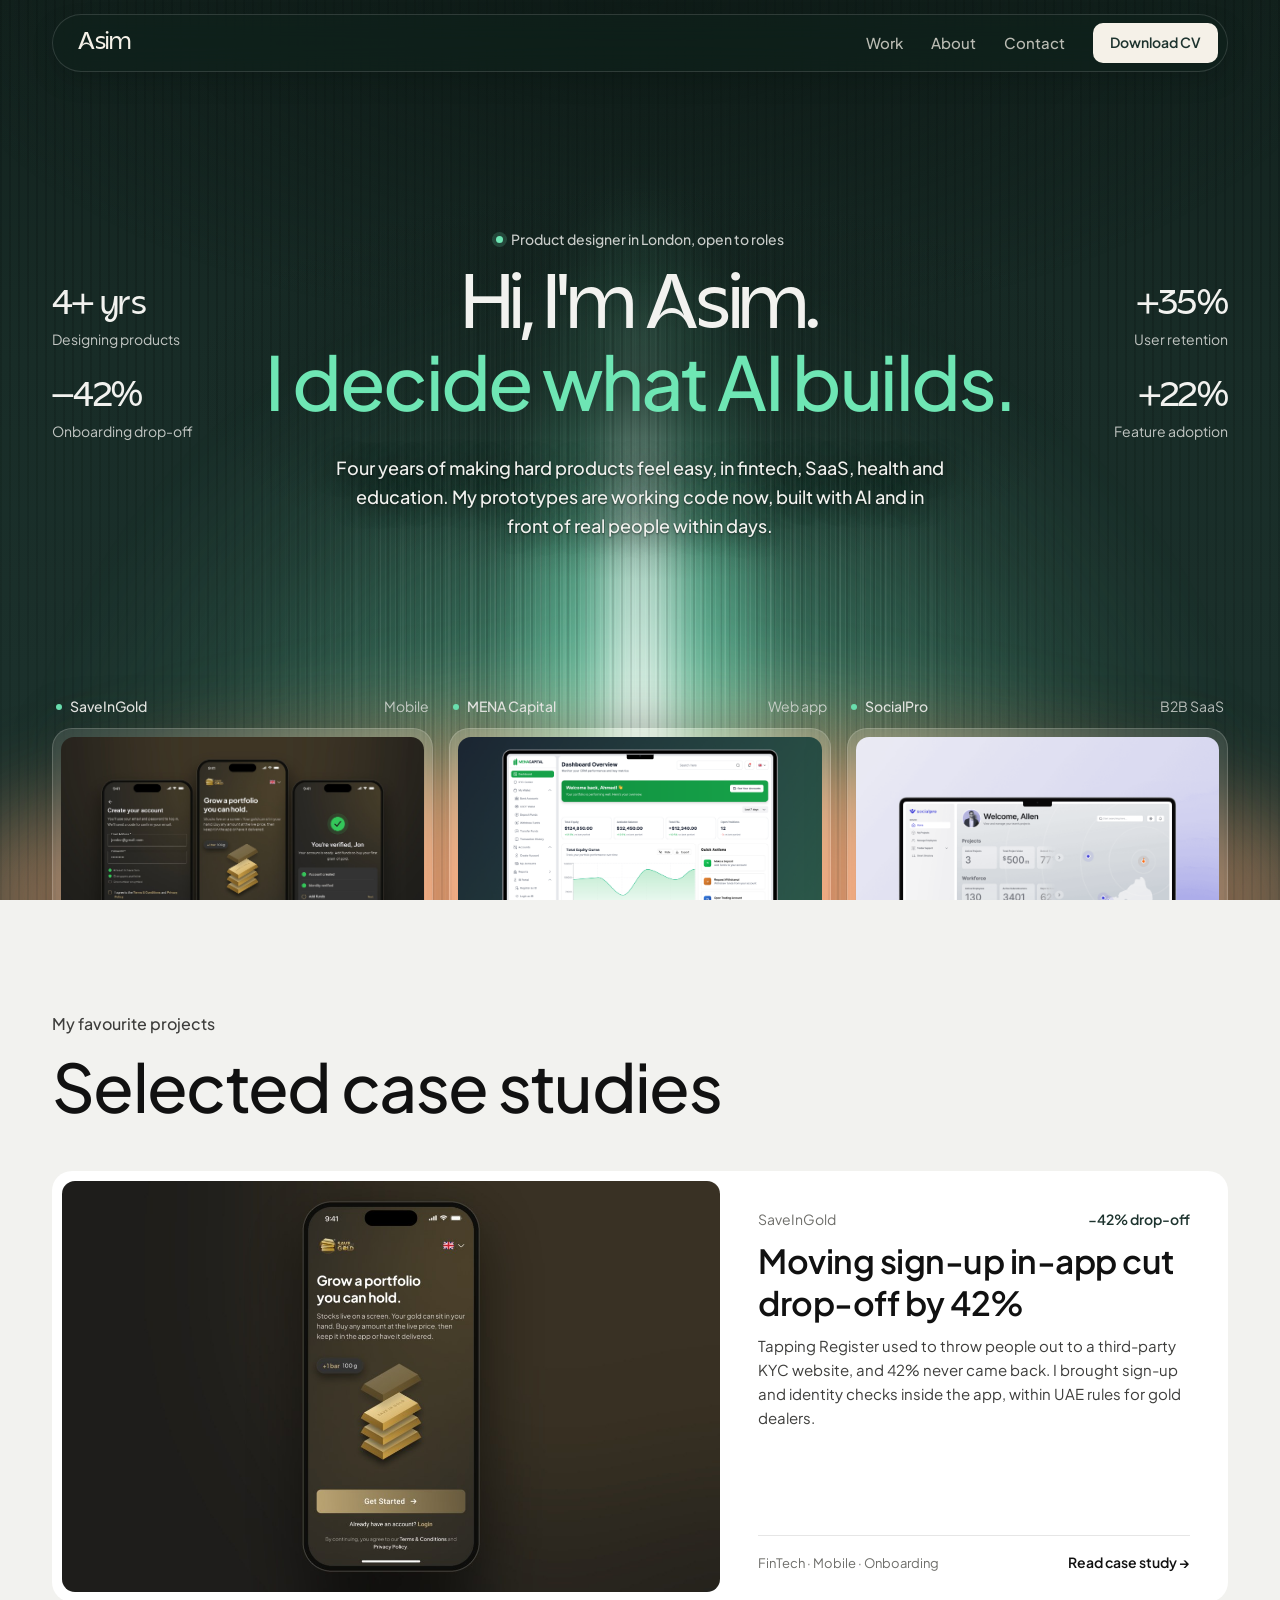
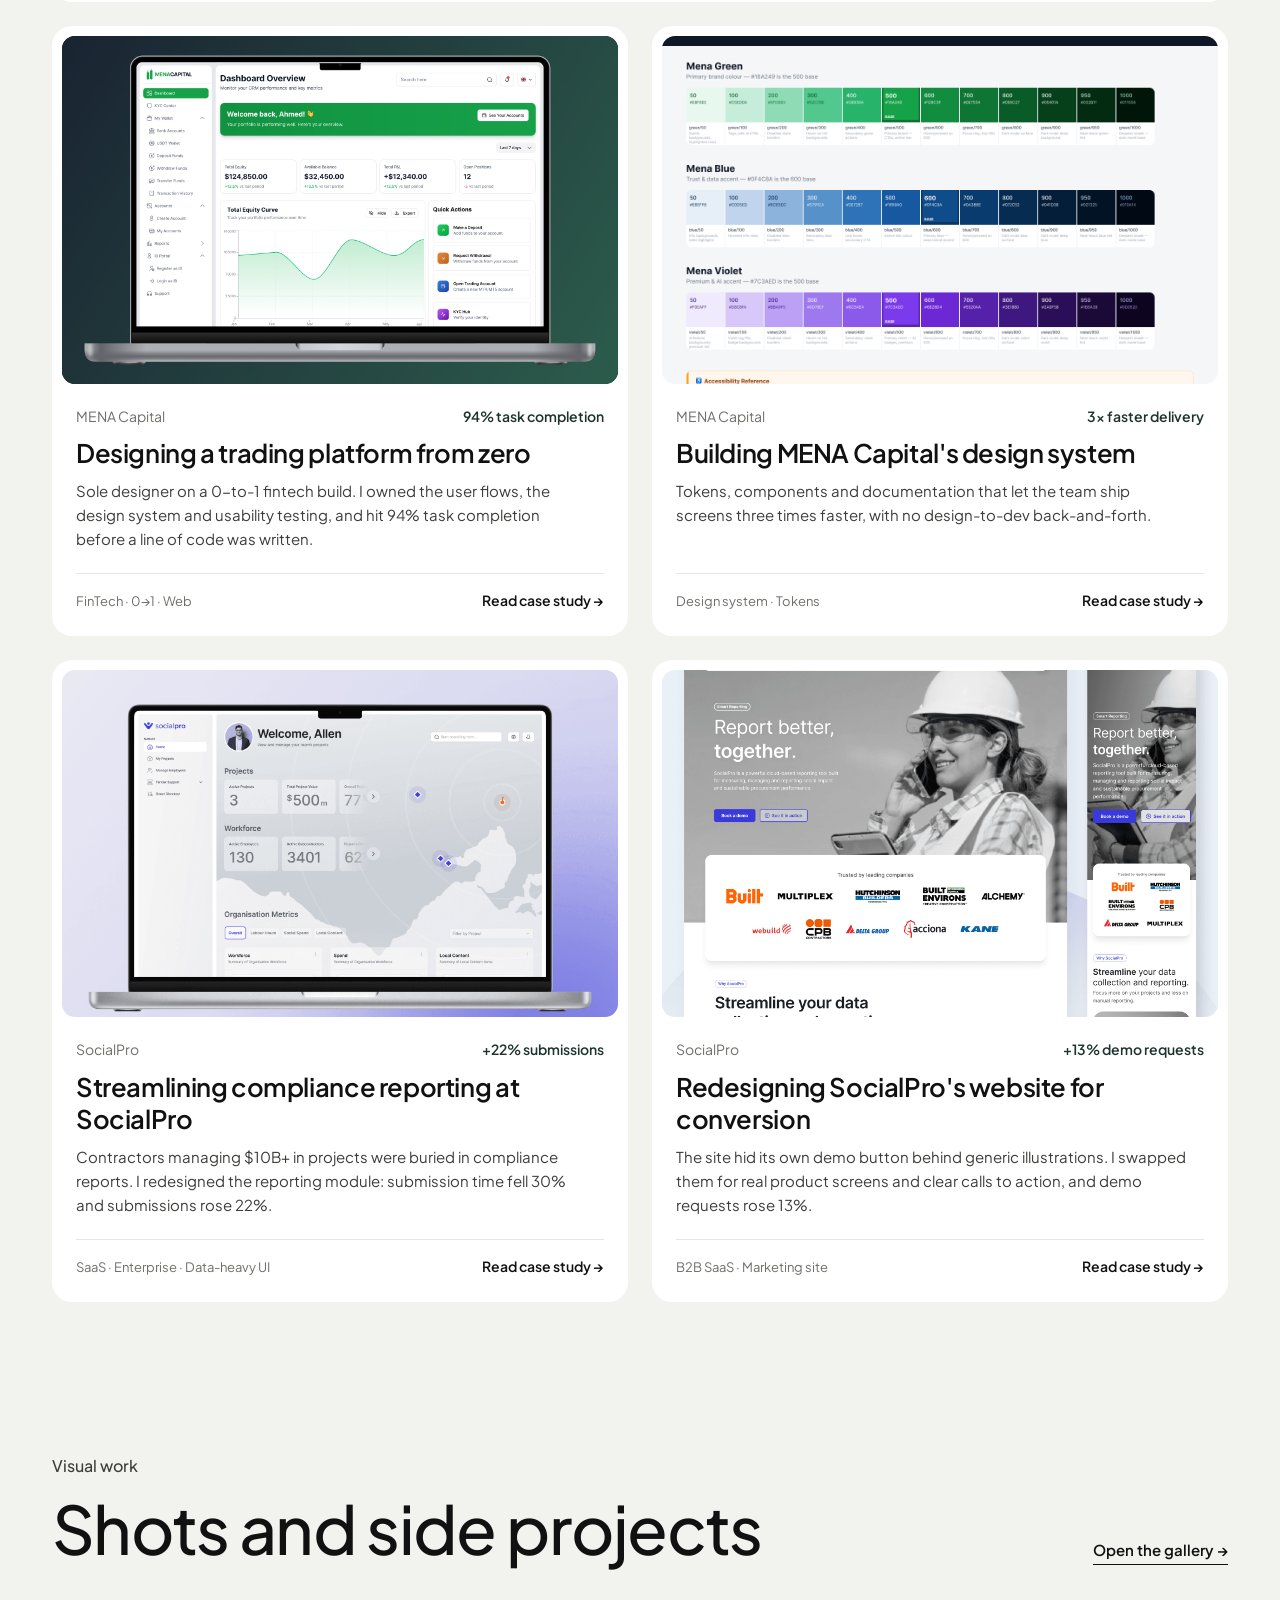
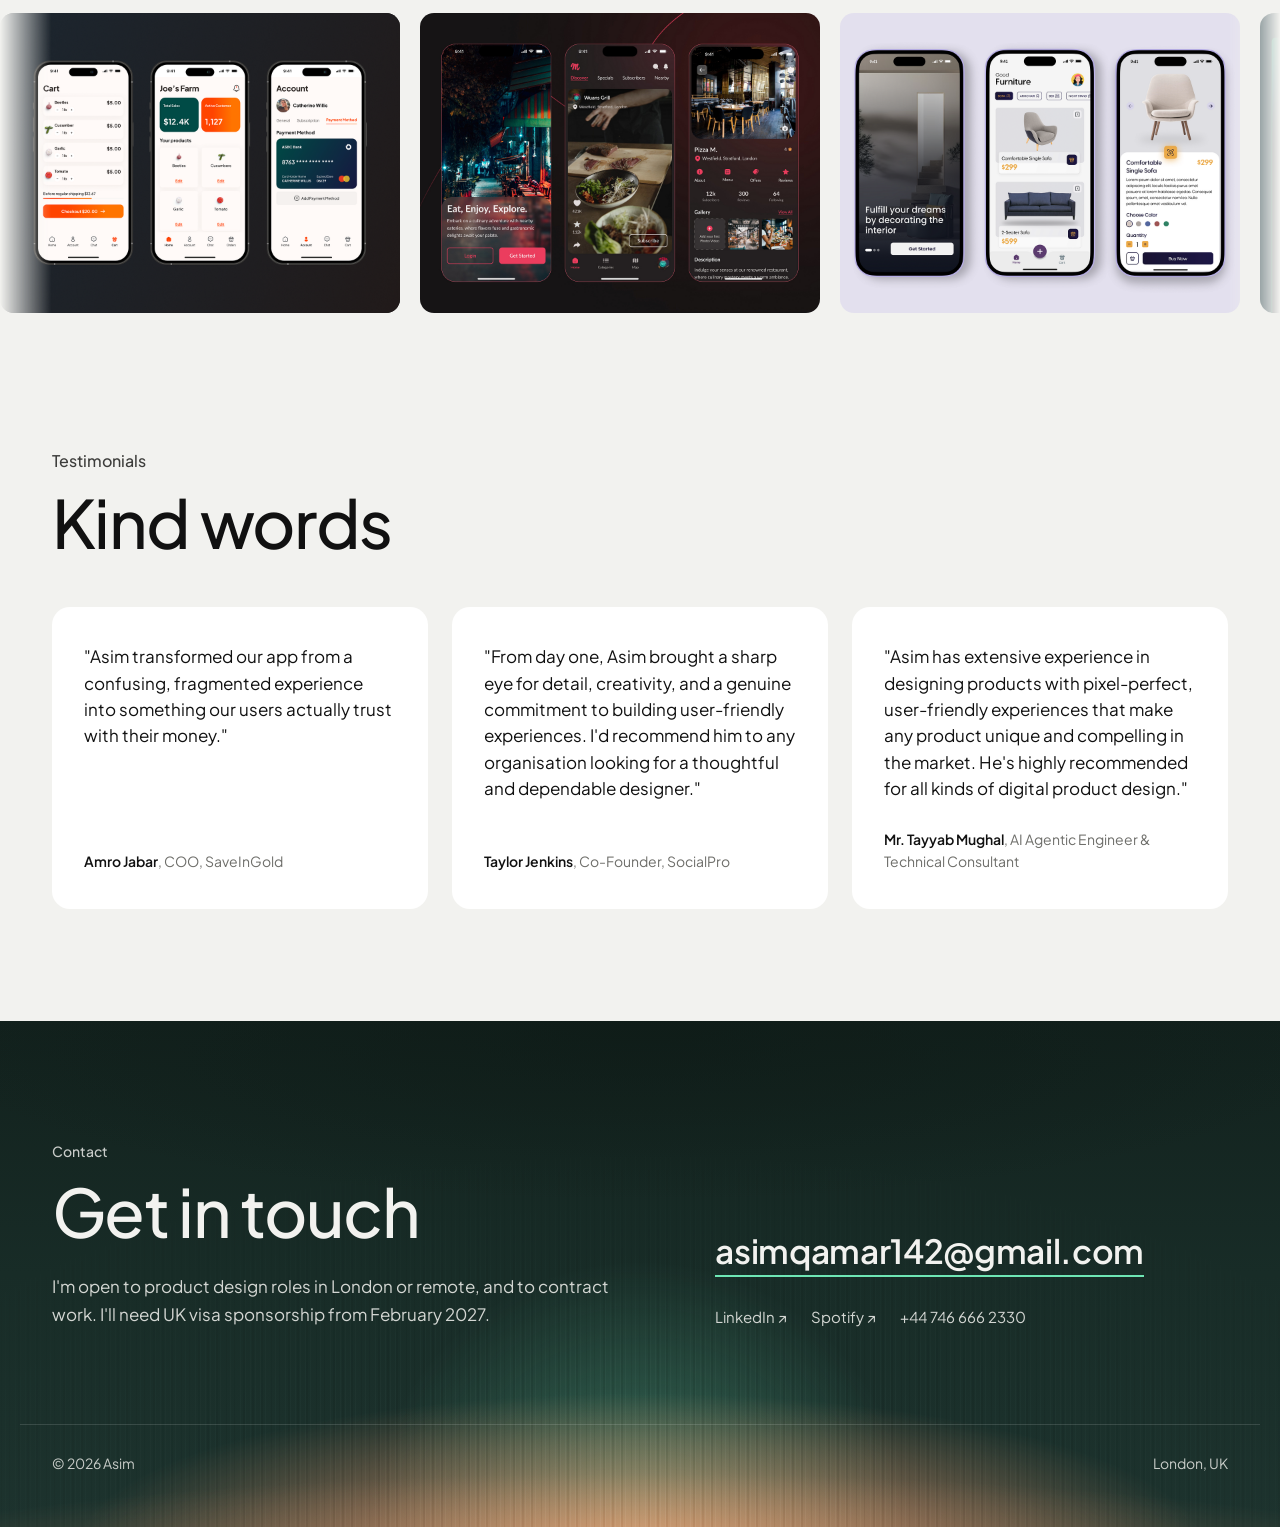
==== commit 1ddab71a: "New hero headline in Plus Jakarta Sans Co-Authored-By: Claude Opus 5.5 <noreply@anthropic.com>" ====
--- a/index.html
+++ b/index.html
@@ -25,7 +25,7 @@
 <link rel="preconnect" href="https://fonts.googleapis.com">
 <link rel="preconnect" href="https://fonts.gstatic.com" crossorigin>
 <link href="https://fonts.googleapis.com/css2?family=Plus+Jakarta+Sans:wght@400;500;600;700&display=swap" rel="stylesheet">
-<link rel="stylesheet" href="site.css?v=24">
+<link rel="stylesheet" href="site.css?v=27">
 </head>
 <body class="home">
 
@@ -61,7 +61,7 @@
 
     <div class="hx-copy">
       <p class="hx-kicker">Product designer in London, open to roles</p>
-      <h1 class="hx-title">Hi, I'm Asim.<br><span>I make AI actually useful.</span></h1>
+      <h1 class="hx-title">Hi, I'm Asim.<br><span>I decide what&nbsp;AI&nbsp;builds.</span></h1>
       <p class="hx-intro">Four years of making hard products feel easy, in fintech, SaaS, health and education. My prototypes are working code now, built with AI and in front of real people within days.</p>
     </div>
 
@@ -235,5 +235,6 @@
 </div>
 
 <script src="site.js?v=4"></script>
+<!-- Cloudflare Web Analytics --><script type='module' src='https://static.cloudflareinsights.com/beacon.min.js' data-cf-beacon='{"token": "b0d2f0135b38445d827bf51e45c19ea1"}'></script><!-- End Cloudflare Web Analytics -->
 </body>
 </html>
--- a/site.css
+++ b/site.css
@@ -422,7 +422,7 @@
 footer .wrap { border-top-color: rgba(242, 242, 239, 0.14); }
 
 /* SECTION HEADINGS: Plus Jakarta Sans (Acorn stays on logo, hero and footer) */
-h2.title { font-family: var(--sans); font-weight: 600; letter-spacing: -0.025em; line-height: 1.08; }
+h2.title { font-family: var(--sans); font-weight: 500; letter-spacing: -0.025em; line-height: 1.08; }
 .stack-card video { display: block; width: 100%; aspect-ratio: 16 / 10; object-fit: cover; border-radius: 11px; background: var(--dark); }
 
 /* ===== HOME HERO: light beam, case study tray, pop-up preview ===== */
@@ -480,7 +480,7 @@
 @keyframes hx-pulse { 50% { box-shadow: 0 0 0 7px rgba(var(--acc), 0); } }
 .hx-copy::before { content: ""; position: absolute; inset: -40px -80px; z-index: -1; pointer-events: none; background: radial-gradient(closest-side, rgba(14, 26, 22, 0.55), rgba(14, 26, 22, 0)); }
 .hx-title { font-family: var(--display); font-weight: 700; font-size: clamp(42px, 5.8vw, 84px); line-height: 0.98; letter-spacing: -0.03em; }
-.hx-title span { color: rgb(var(--acc)); }
+.hx-title span { color: rgb(var(--acc)); font-family: var(--sans); font-weight: 500; letter-spacing: -0.035em; }
 .hx-intro { margin: 24px auto 0; max-width: 34em; font-size: 18px; font-weight: 500; line-height: 1.6; color: #F2F2EF; text-shadow: 0 1px 2px rgba(10, 20, 17, 0.6), 0 0 24px rgba(10, 20, 17, 0.9); }
 
 
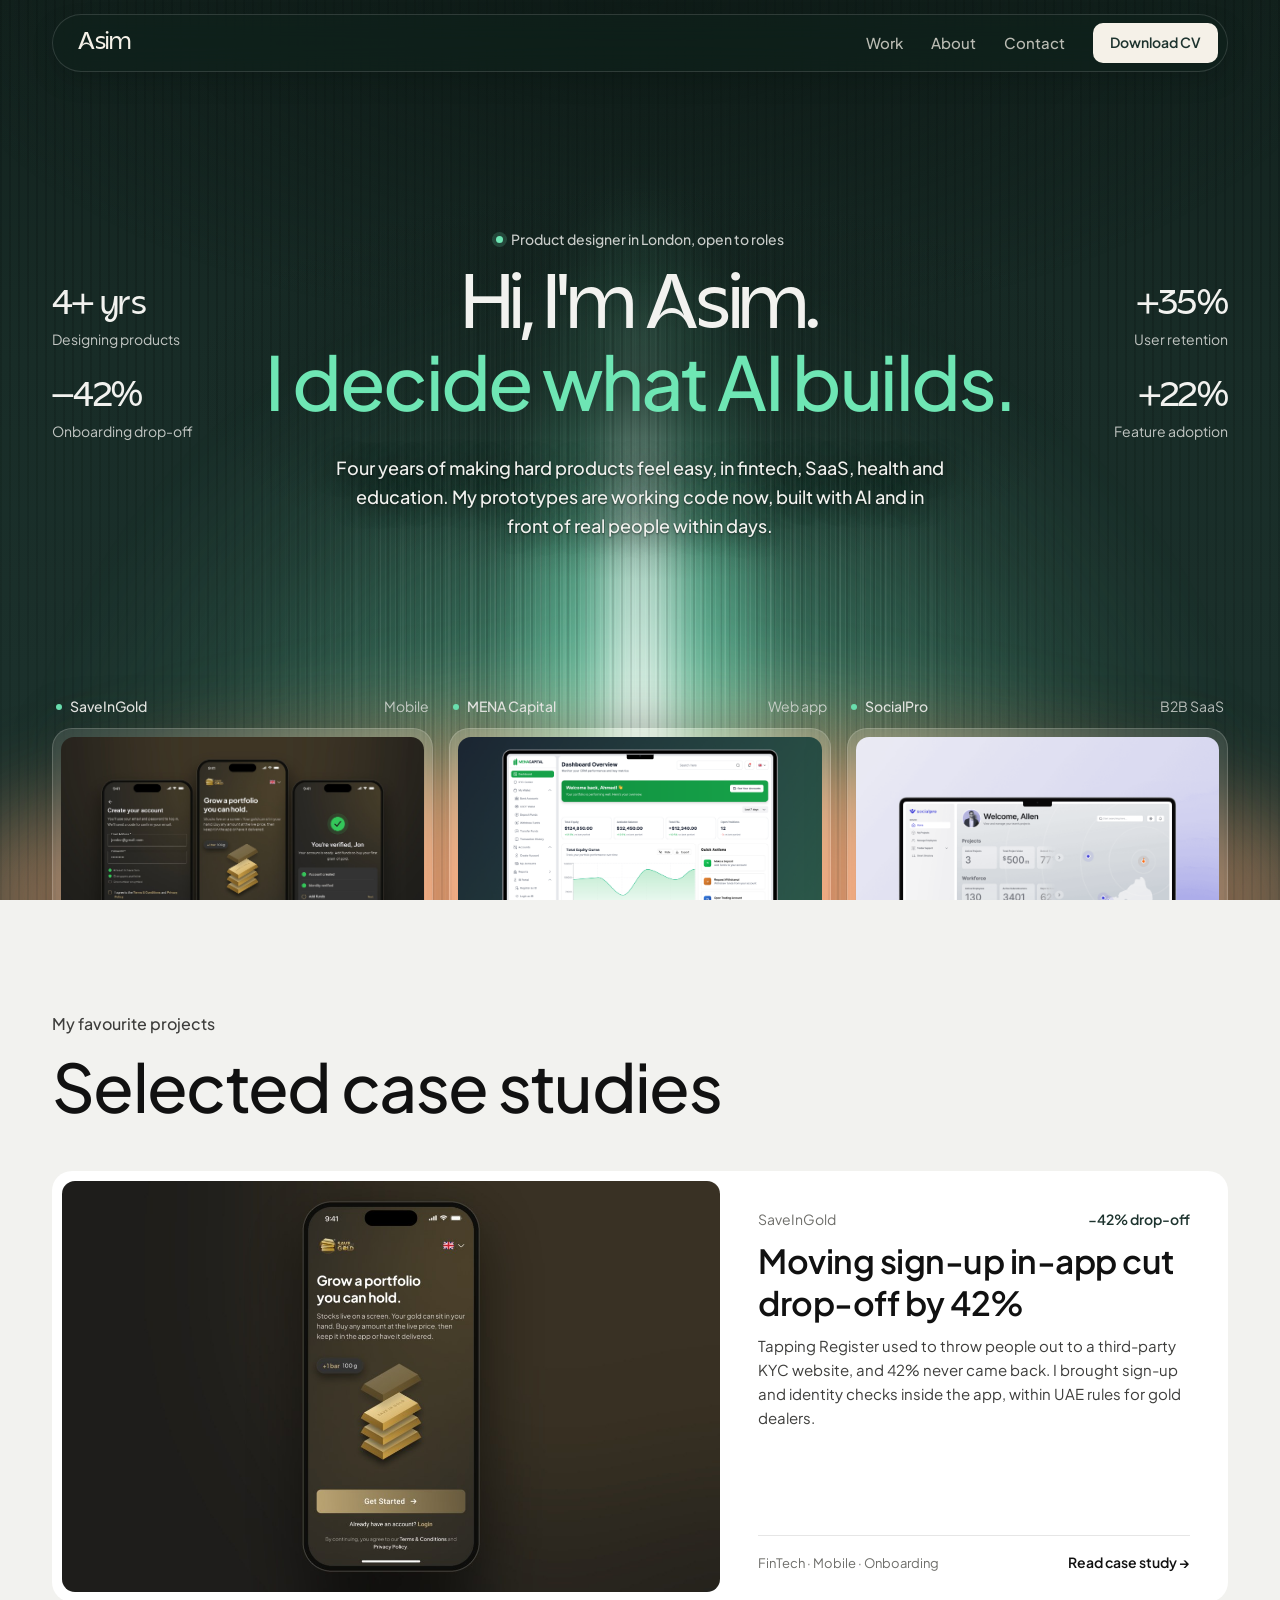
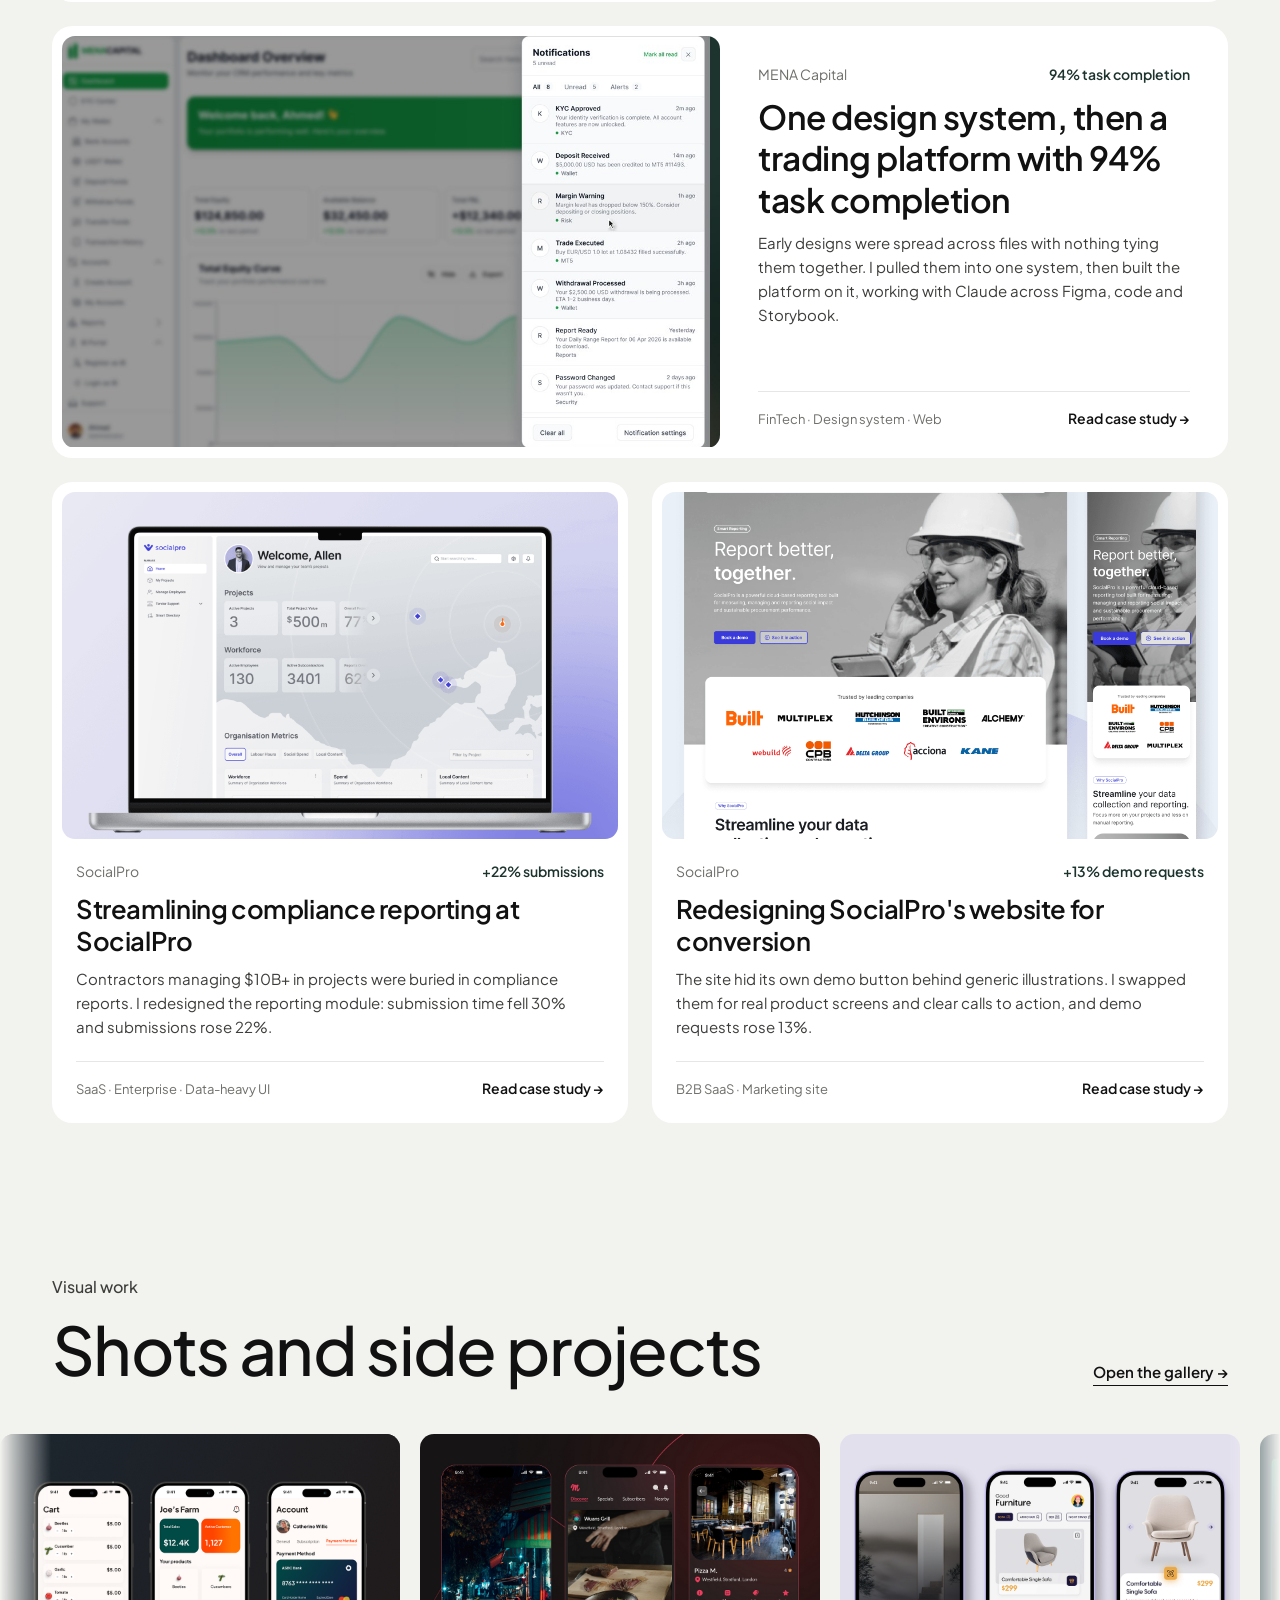
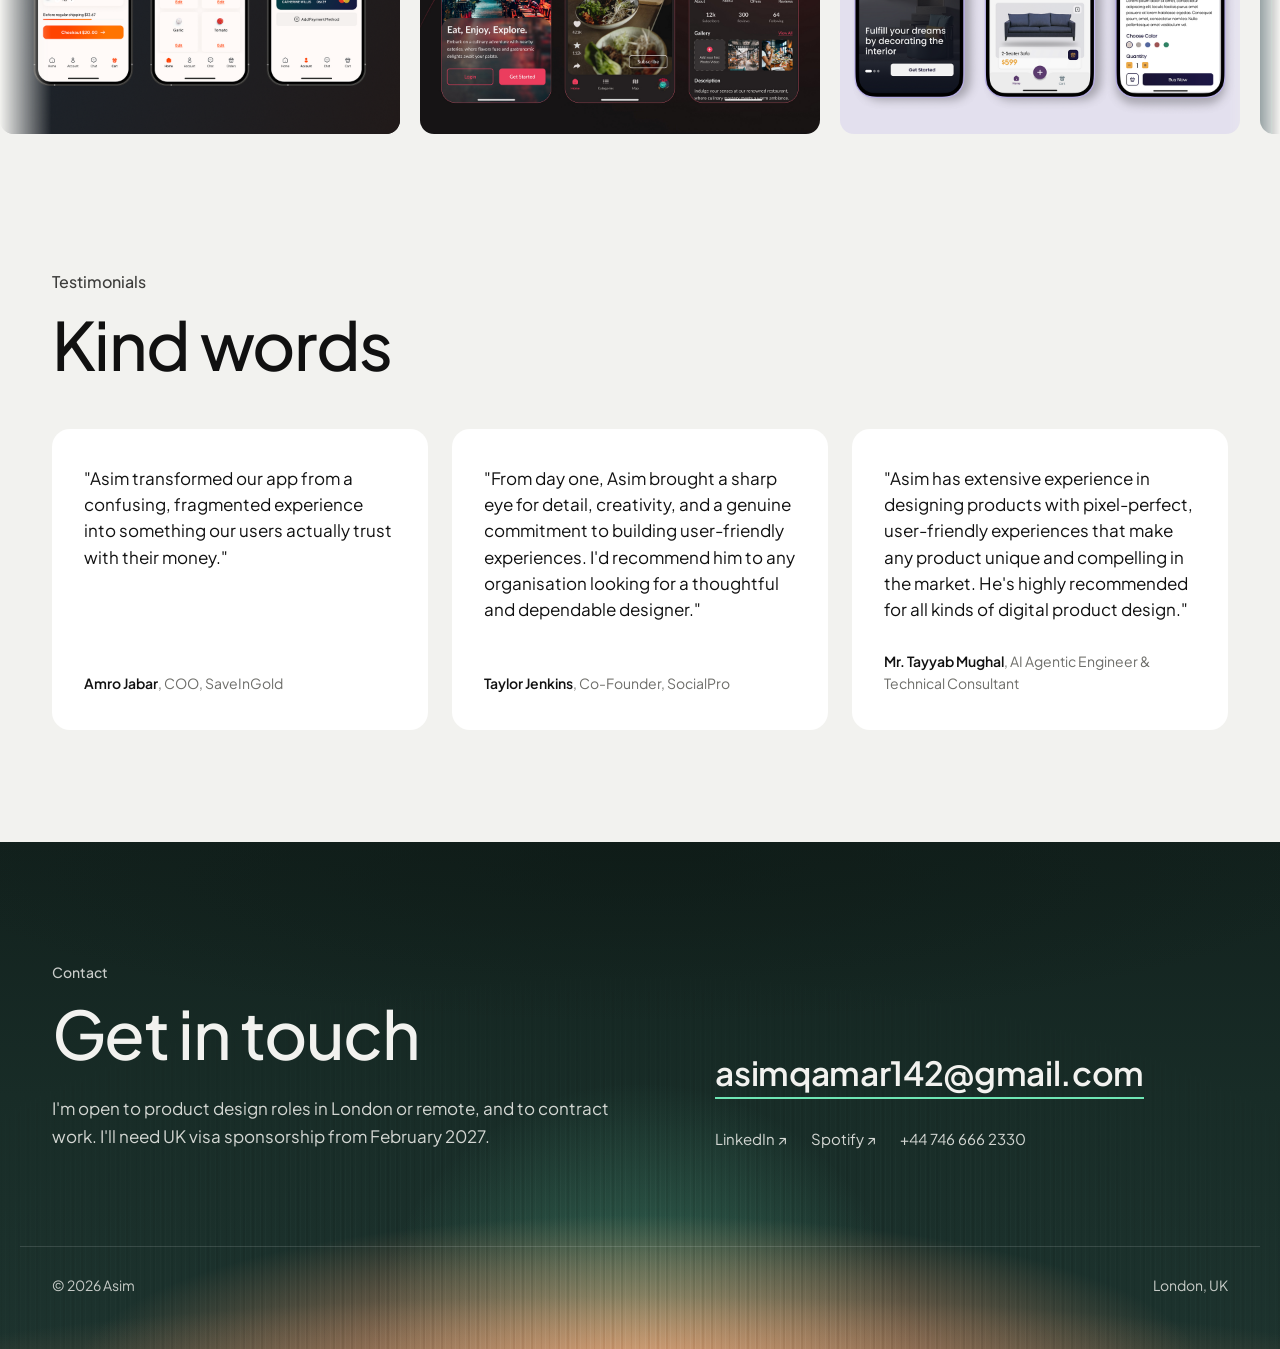
==== commit 632cccc5: "Merge MENA case studies, add prototype video and account type redesign One MENA Capital story: scatt" ====
--- a/index.html
+++ b/index.html
@@ -82,7 +82,7 @@
       <p class="hx-label">SaveInGold <em>Mobile</em></p>
       <div class="hx-media"><img src="images/sig-v2/thumb.jpg" alt="SaveInGold onboarding screens"></div>
     </a>
-    <a class="hx-card" href="casestudy-mena.html" data-co="MENA Capital" data-metric="94% task completion" data-title="Designing a trading platform from zero">
+    <a class="hx-card" href="casestudy-mena.html" data-co="MENA Capital" data-metric="94% task completion" data-title="One design system, then a trading platform">
       <p class="hx-label">MENA Capital <em>Web app</em></p>
       <div class="hx-media"><img src="images/Mena-Thumbnail.png" alt="MENA Capital trading dashboard"></div>
     </a>
@@ -113,23 +113,13 @@
         </div>
       </a>
 
-      <a href="casestudy-mena.html" class="case reveal">
-        <div class="case-media"><img src="images/Mena-Thumbnail.png" alt="MENA Capital trading platform dashboard" loading="lazy"></div>
+      <a href="casestudy-mena.html" class="case case--feature reveal">
+        <div class="case-media"><video src="videos/mena-prototype-thumb.mp4?v=2" poster="videos/mena-prototype-thumb-poster.jpg?v=2" autoplay muted loop playsinline preload="metadata" aria-label="MENA Capital prototype: notifications and account creation"></video></div>
         <div class="case-body">
           <div class="case-top"><span>MENA Capital</span><span class="case-metric">94% task completion</span></div>
-          <h3 class="case-title">Designing a trading platform from zero</h3>
-          <p class="case-hook">Sole designer on a 0-to-1 fintech build. I owned the user flows, the design system and usability testing, and hit 94% task completion before a line of code was written.</p>
-          <div class="case-foot"><span>FinTech · 0→1 · Web</span><span class="go">Read case study →</span></div>
-        </div>
-      </a>
-
-      <a href="casestudy-mena-ds.html" class="case reveal">
-        <div class="case-media"><img src="images/mena-ds-ramps.png" alt="MENA Capital design system colour ramps" loading="lazy"></div>
-        <div class="case-body">
-          <div class="case-top"><span>MENA Capital</span><span class="case-metric">3x faster delivery</span></div>
-          <h3 class="case-title">Building MENA Capital's design system</h3>
-          <p class="case-hook">Tokens, components and documentation that let the team ship screens three times faster, with no design-to-dev back-and-forth.</p>
-          <div class="case-foot"><span>Design system · Tokens</span><span class="go">Read case study →</span></div>
+          <h3 class="case-title">One design system, then a trading platform with 94% task completion</h3>
+          <p class="case-hook">Early designs were spread across files with nothing tying them together. I pulled them into one system, then built the platform on it, working with Claude across Figma, code and Storybook.</p>
+          <div class="case-foot"><span>FinTech · Design system · Web</span><span class="go">Read case study →</span></div>
         </div>
       </a>
 
